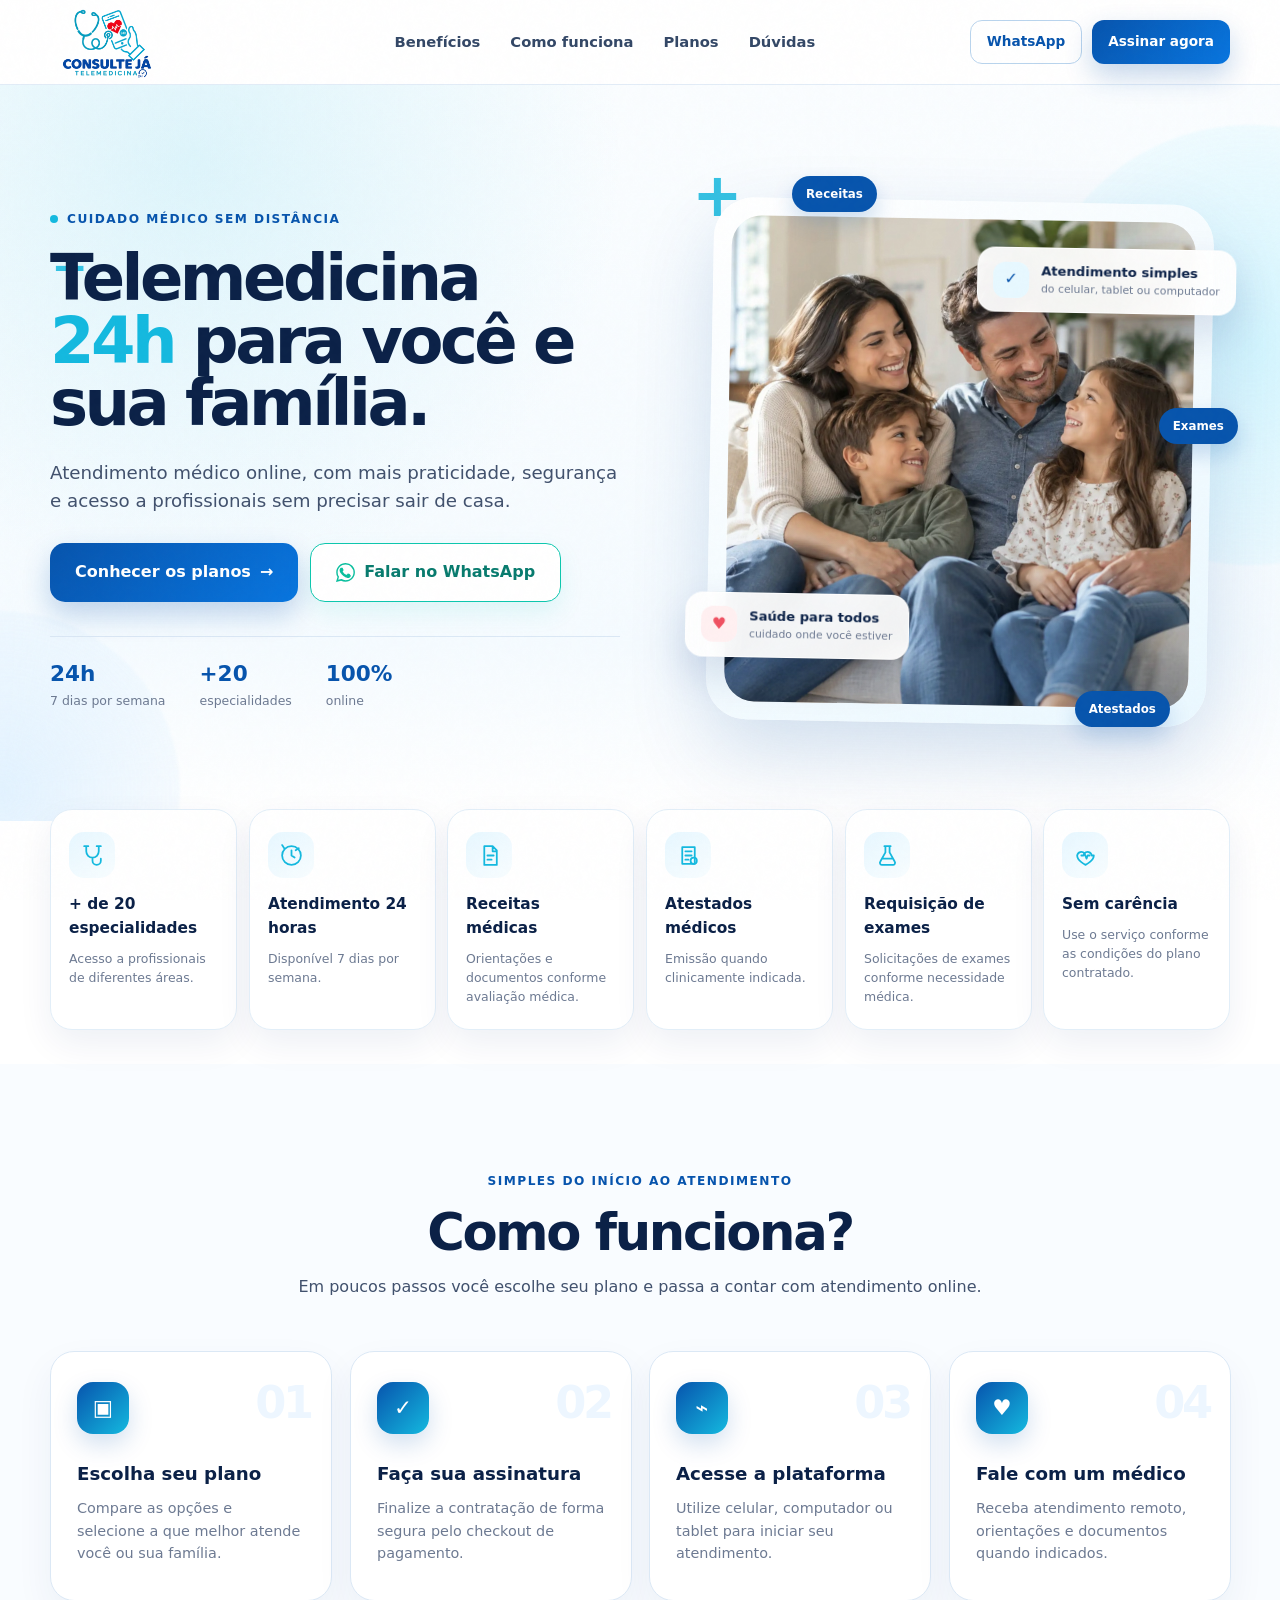
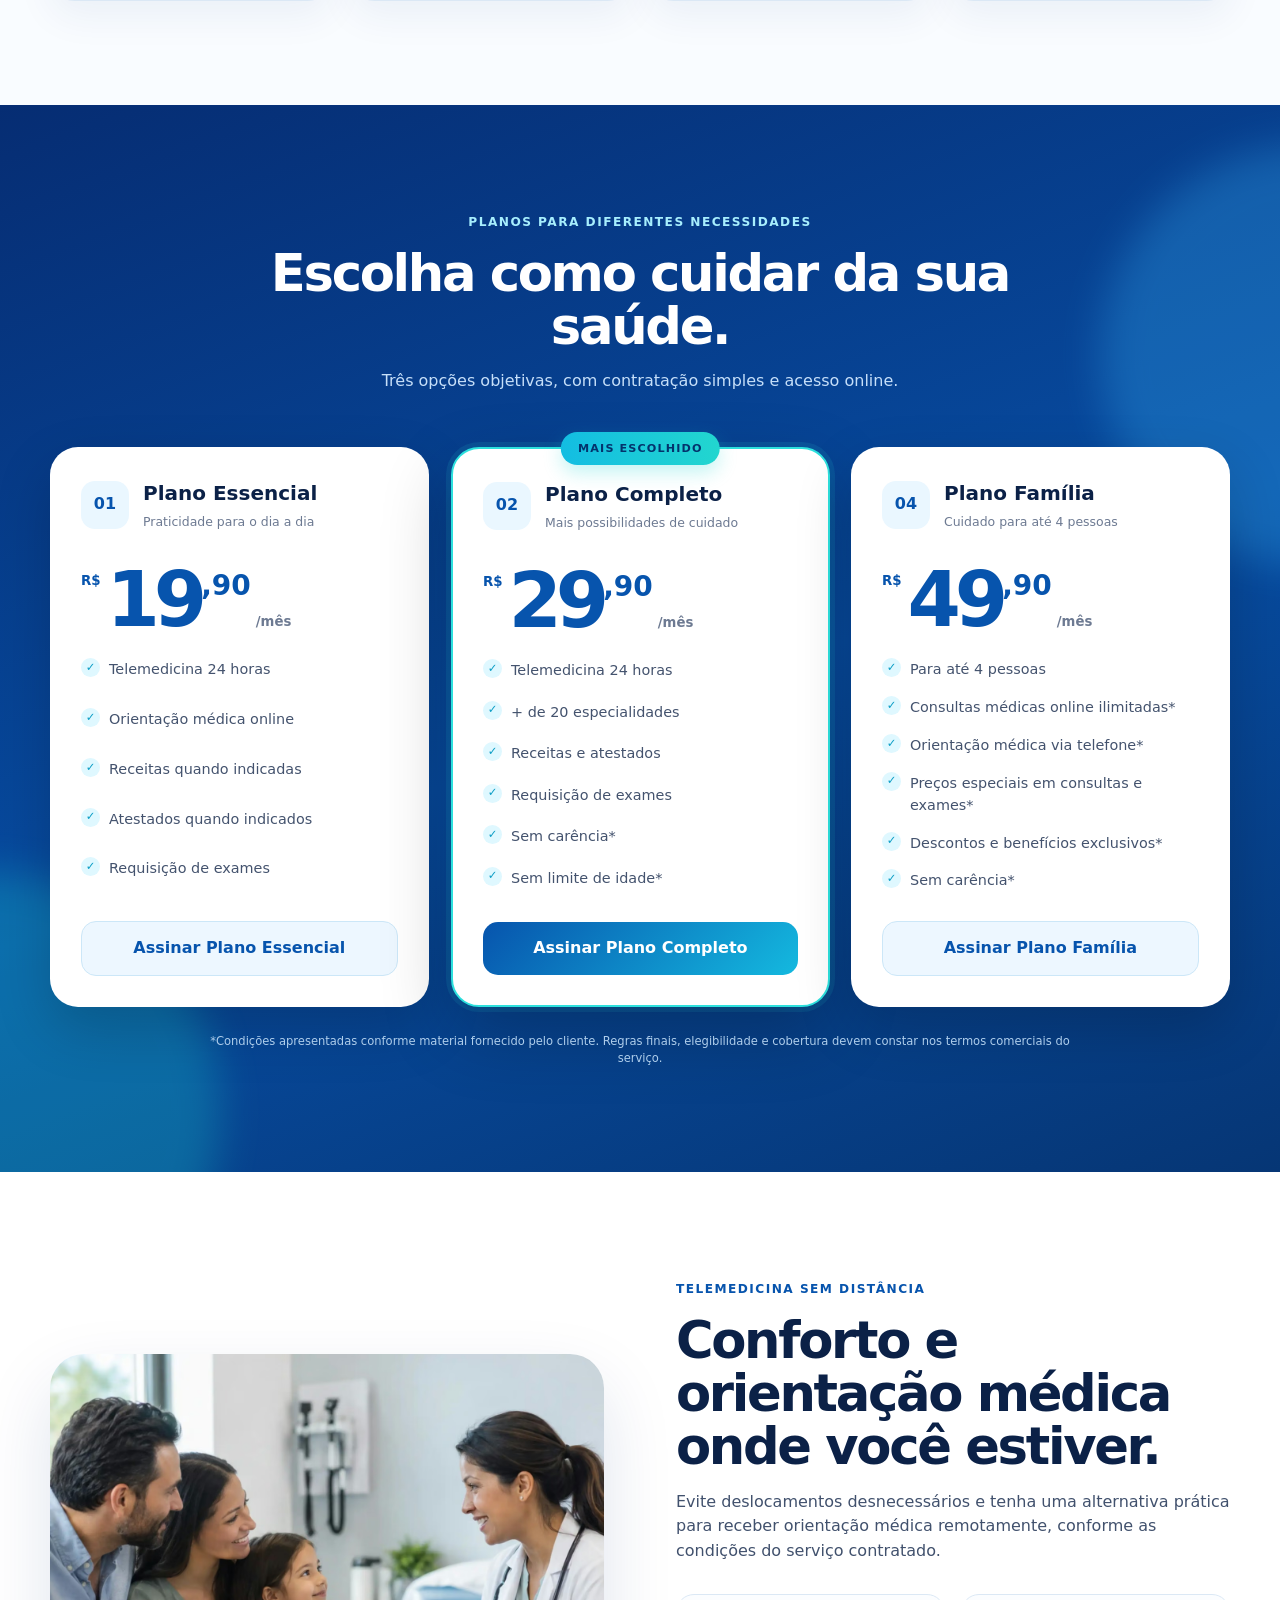
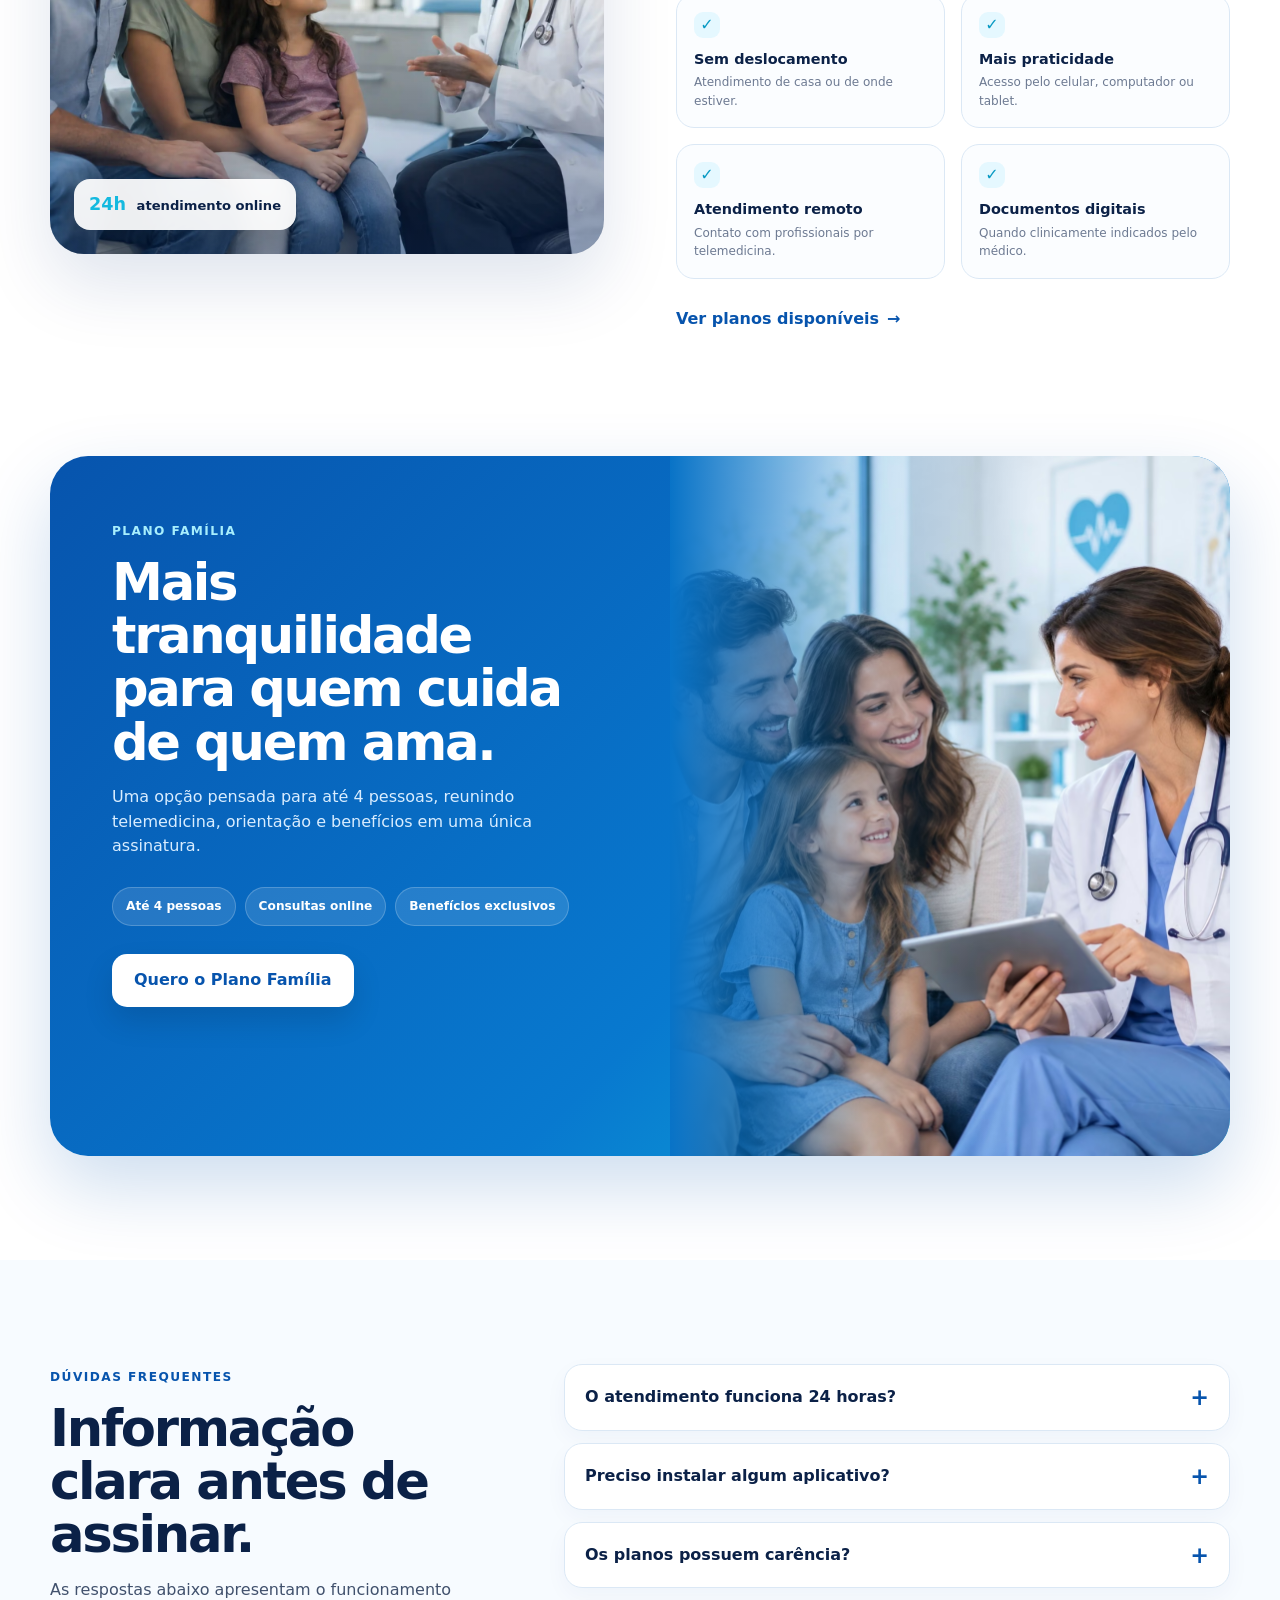
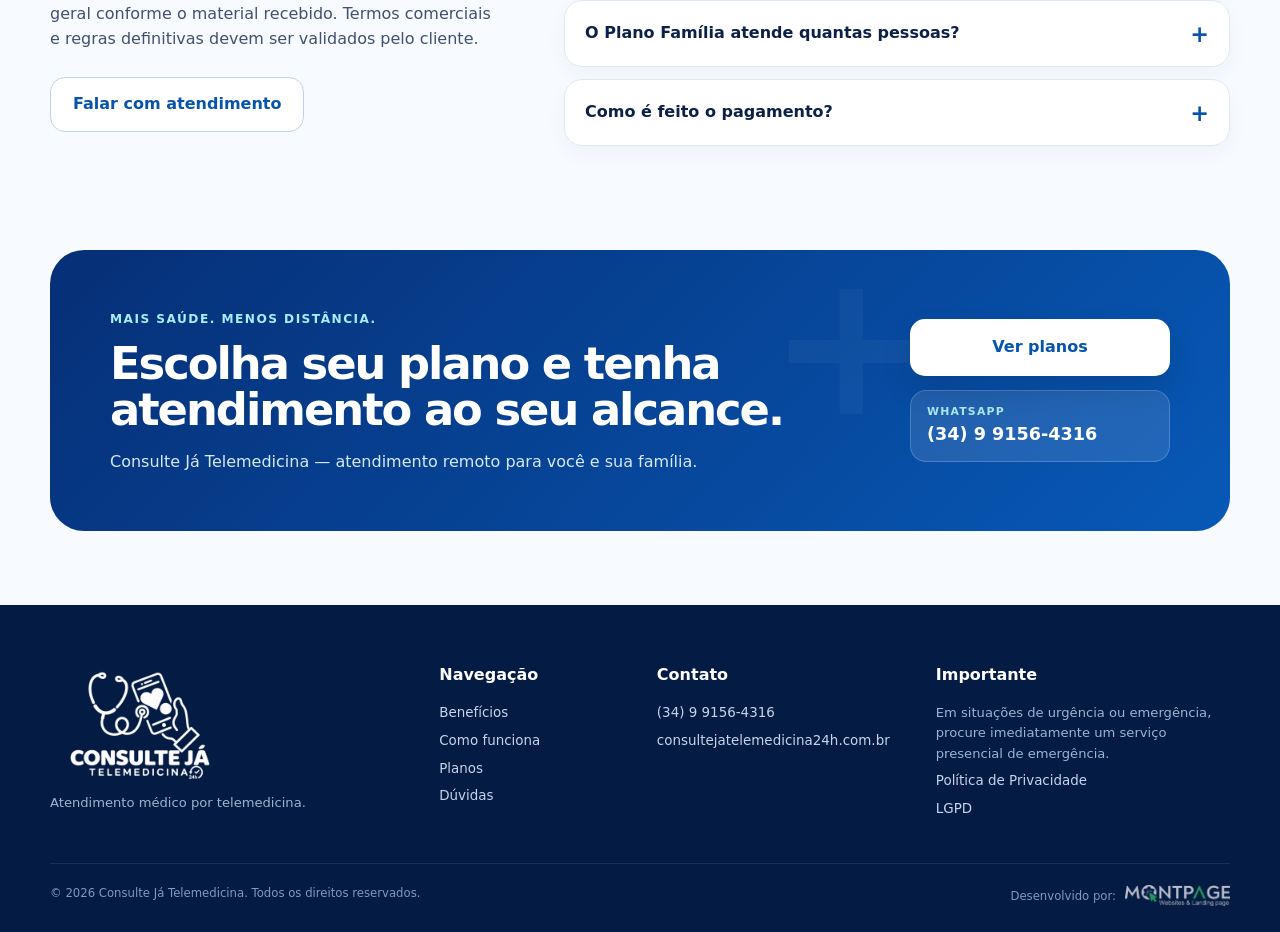
==== index.html @ 7685723e "Add files via upload" ====
<!doctype html>
<html lang="pt-BR">
<head>
  <meta charset="utf-8" />
  <meta name="viewport" content="width=device-width, initial-scale=1" />
  <meta name="theme-color" content="#0754ad" />
  <title>Telemedicina 24h | Consulte Já - Consulta Médica Online</title>
  <meta name="description" content="Atendimento médico online 24 horas, mais de 20 especialidades e planos individuais e família. Telemedicina com praticidade, segurança e acesso remoto." />
  <meta name="keywords" content="telemedicina 24h, consulta médica online, médico online 24h, teleconsulta, atendimento médico online, plano de telemedicina, plano família telemedicina, consultas online, receitas médicas online, atestados médicos online, requisição de exames, especialidades médicas online" />
  <meta name="robots" content="index,follow,max-image-preview:large,max-snippet:-1,max-video-preview:-1" />
  <meta name="googlebot" content="index,follow,max-image-preview:large,max-snippet:-1,max-video-preview:-1" />
  <meta name="bingbot" content="index,follow,max-image-preview:large,max-snippet:-1,max-video-preview:-1" />
  <meta name="author" content="Consulte Já Telemedicina" />
  <meta name="application-name" content="Consulte Já Telemedicina" />
  <link rel="canonical" href="https://consultejatelemedicina24h.com.br/" />
  <link rel="alternate" hreflang="pt-BR" href="https://consultejatelemedicina24h.com.br/" />
  <link rel="alternate" hreflang="x-default" href="https://consultejatelemedicina24h.com.br/" />
  <link rel="sitemap" type="application/xml" href="https://consultejatelemedicina24h.com.br/sitemap.xml" />

  <meta property="og:type" content="website" />
  <meta property="og:locale" content="pt_BR" />
  <meta property="og:site_name" content="Consulte Já Telemedicina" />
  <meta property="og:title" content="Telemedicina 24h | Consulte Já" />
  <meta property="og:description" content="Atendimento médico online 24 horas, mais de 20 especialidades e planos individuais e família." />
  <meta property="og:url" content="https://consultejatelemedicina24h.com.br/" />
  <meta property="og:image" content="https://consultejatelemedicina24h.com.br/assets/images/linkpreview.jpg" />
  <meta property="og:image:secure_url" content="https://consultejatelemedicina24h.com.br/assets/images/linkpreview.jpg" />
  <meta property="og:image:type" content="image/jpeg" />
  <meta property="og:image:width" content="911" />
  <meta property="og:image:height" content="513" />
  <meta property="og:image:alt" content="Consulte Já Telemedicina — saúde de qualidade para toda a família" />

  <meta name="twitter:card" content="summary_large_image" />
  <meta name="twitter:title" content="Telemedicina 24h | Consulte Já" />
  <meta name="twitter:description" content="Atendimento médico online 24 horas, mais de 20 especialidades e planos individuais e família." />
  <meta name="twitter:image" content="https://consultejatelemedicina24h.com.br/assets/images/linkpreview.jpg" />
  <meta name="twitter:image:alt" content="Consulte Já Telemedicina — saúde de qualidade para toda a família" />

  <link rel="icon" type="image/png" sizes="64x64" href="assets/images/favicon.png" />
  <link rel="stylesheet" href="style.css" />

  <script type="application/ld+json">
  {
    "@context": "https://schema.org",
    "@graph": [
      {
        "@type": "Organization",
        "@id": "https://consultejatelemedicina24h.com.br/#organization",
        "name": "Consulte Já Telemedicina",
        "url": "https://consultejatelemedicina24h.com.br/",
        "logo": {
          "@type": "ImageObject",
          "url": "https://consultejatelemedicina24h.com.br/assets/images/logo-consulte-ja.avif",
          "width": 900,
          "height": 600
        },
        "contactPoint": {
          "@type": "ContactPoint",
          "telephone": "+55-34-99156-4316",
          "contactType": "customer service",
          "availableLanguage": "pt-BR"
        }
      },
      {
        "@type": "WebSite",
        "@id": "https://consultejatelemedicina24h.com.br/#website",
        "url": "https://consultejatelemedicina24h.com.br/",
        "name": "Consulte Já Telemedicina",
        "inLanguage": "pt-BR",
        "publisher": {"@id": "https://consultejatelemedicina24h.com.br/#organization"}
      },
      {
        "@type": "WebPage",
        "@id": "https://consultejatelemedicina24h.com.br/#webpage",
        "url": "https://consultejatelemedicina24h.com.br/",
        "name": "Telemedicina 24h | Consulte Já - Consulta Médica Online",
        "description": "Atendimento médico online 24 horas, mais de 20 especialidades e planos individuais e família.",
        "isPartOf": {"@id": "https://consultejatelemedicina24h.com.br/#website"},
        "about": {"@id": "https://consultejatelemedicina24h.com.br/#service"},
        "inLanguage": "pt-BR",
        "primaryImageOfPage": {
          "@type": "ImageObject",
          "url": "https://consultejatelemedicina24h.com.br/assets/images/linkpreview.jpg",
          "width": 911,
          "height": 513
        }
      },
      {
        "@type": "Service",
        "@id": "https://consultejatelemedicina24h.com.br/#service",
        "name": "Consulte Já Telemedicina 24h",
        "serviceType": "Telemedicina e atendimento médico online",
        "description": "Serviço de telemedicina com atendimento médico online 24 horas, planos individuais e família e acesso a mais de 20 especialidades conforme as condições contratadas.",
        "provider": {"@id": "https://consultejatelemedicina24h.com.br/#organization"},
        "url": "https://consultejatelemedicina24h.com.br/#planos",
        "keywords": [
          "telemedicina 24h",
          "consulta médica online",
          "médico online 24h",
          "teleconsulta",
          "atendimento médico online",
          "plano de telemedicina",
          "plano família telemedicina"
        ],
        "offers": {
          "@type": "OfferCatalog",
          "name": "Planos de Telemedicina",
          "itemListElement": [
            {
              "@type": "Offer",
              "name": "Plano Essencial",
              "price": "19.90",
              "priceCurrency": "BRL",
              "url": "https://consultejatelemedicina24h.com.br/#planos"
            },
            {
              "@type": "Offer",
              "name": "Plano Completo",
              "price": "29.90",
              "priceCurrency": "BRL",
              "url": "https://consultejatelemedicina24h.com.br/#planos"
            },
            {
              "@type": "Offer",
              "name": "Plano Família",
              "price": "49.90",
              "priceCurrency": "BRL",
              "url": "https://consultejatelemedicina24h.com.br/#planos"
            }
          ]
        }
      },
      {
        "@type": "FAQPage",
        "mainEntity": [
          {
            "@type": "Question",
            "name": "O atendimento funciona 24 horas?",
            "acceptedAnswer": {
              "@type": "Answer",
              "text": "O material fornecido informa atendimento médico por telemedicina 24 horas, 7 dias por semana."
            }
          },
          {
            "@type": "Question",
            "name": "Preciso instalar algum aplicativo?",
            "acceptedAnswer": {
              "@type": "Answer",
              "text": "O acesso poderá ser feito conforme a plataforma disponibilizada pelo serviço."
            }
          },
          {
            "@type": "Question",
            "name": "Os planos possuem carência?",
            "acceptedAnswer": {
              "@type": "Answer",
              "text": "O material comercial recebido divulga opção sem carência. A regra final deve seguir os termos do plano contratado."
            }
          },
          {
            "@type": "Question",
            "name": "O Plano Família atende quantas pessoas?",
            "acceptedAnswer": {
              "@type": "Answer",
              "text": "O material recebido informa cobertura para até 4 pessoas na assinatura família."
            }
          },
          {
            "@type": "Question",
            "name": "Como é feito o pagamento?",
            "acceptedAnswer": {
              "@type": "Answer",
              "text": "O pagamento da assinatura é direcionado ao fluxo de checkout disponibilizado pelo serviço."
            }
          }
        ]
      }
    ]
  }
  </script>
</head>
<body>
  <div class="page-noise" aria-hidden="true"></div>
  <a class="skip-link" href="#conteudo">Ir para o conteúdo</a>

  <header class="site-header" id="inicio">
    <div class="container nav-wrap">
      <a class="brand" href="#inicio" aria-label="Consulte Já Telemedicina — início">
        <img src="assets/images/logo-consulte-ja.avif" alt="Consulte Já Telemedicina 24h" width="900" height="600" decoding="async" />
      </a>
      <button class="menu-toggle" type="button" aria-label="Abrir menu" aria-expanded="false">
        <span></span><span></span><span></span>
      </button>
      <nav class="main-nav" aria-label="Navegação principal">
        <a href="#beneficios">Benefícios</a>
        <a href="#como-funciona">Como funciona</a>
        <a href="#planos">Planos</a>
        <a href="#faq">Dúvidas</a>
      </nav>
      <div class="nav-actions">
        <a class="btn btn-ghost btn-small" href="https://wa.me/5534991564316" target="_blank" rel="noopener">WhatsApp</a>
        <a class="btn btn-primary btn-small" href="#planos">Assinar agora</a>
      </div>
    </div>
  </header>

  <main id="conteudo">
    <section class="hero section-shell">
      <div class="hero-orb orb-a" aria-hidden="true"></div>
      <div class="hero-orb orb-b" aria-hidden="true"></div>
      <div class="medical-plus plus-1" aria-hidden="true">+</div>
      <div class="medical-plus plus-2" aria-hidden="true">+</div>
      <div class="medical-plus plus-3" aria-hidden="true">+</div>

      <div class="container hero-grid">
        <div class="hero-copy reveal-up">
          <span class="eyebrow"><span class="pulse-dot"></span> Cuidado médico sem distância</span>
          <h1>Telemedicina <em>24h</em> para você e sua família.</h1>
          <p class="hero-lead">Atendimento médico online, com mais praticidade, segurança e acesso a profissionais sem precisar sair de casa.</p>
          <div class="hero-actions">
            <a class="btn btn-primary btn-large" href="#planos">Conhecer os planos <span>→</span></a>
            <a class="btn btn-whatsapp btn-large" href="https://wa.me/5534991564316" target="_blank" rel="noopener">
              <svg viewBox="0 0 24 24" aria-hidden="true"><path d="M20.5 3.5A11.7 11.7 0 0 0 12.1 0C5.6 0 .3 5.3.3 11.9c0 2.1.5 4.1 1.6 5.9L0 24l6.4-1.7c1.7.9 3.6 1.4 5.6 1.4h.1c6.5 0 11.8-5.3 11.8-11.9 0-3.2-1.2-6.1-3.4-8.3Zm-8.4 18.2h-.1c-1.8 0-3.5-.5-5-1.4l-.4-.2-3.8 1 1-3.7-.2-.4a9.8 9.8 0 0 1-1.5-5.1c0-5.5 4.5-9.9 10-9.9 2.7 0 5.2 1 7.1 2.9a9.9 9.9 0 0 1 2.9 7c0 5.5-4.5 9.8-10 9.8Zm5.4-7.4c-.3-.2-1.8-.9-2.1-1-.3-.1-.5-.2-.7.2-.2.3-.8 1-1 1.2-.2.2-.4.2-.7.1-1.9-.9-3.1-1.7-4.4-3.9-.3-.5.3-.5.9-1.6.1-.2.1-.4 0-.6-.1-.2-.7-1.7-1-2.3-.3-.6-.5-.5-.7-.5H6.6c-.2 0-.6.1-.9.4-.3.3-1.2 1.2-1.2 2.9s1.2 3.3 1.4 3.5c.2.2 2.4 3.7 5.9 5.2 2.2 1 3.1 1 4.2.9 1.4-.2 2.1-.9 2.4-1.7.3-.8.3-1.5.2-1.7-.1-.1-.3-.2-.6-.4Z"/></svg>
              Falar no WhatsApp
            </a>
          </div>
          <div class="trust-row">
            <div><strong>24h</strong><span>7 dias por semana</span></div>
            <div><strong>+20</strong><span>especialidades</span></div>
            <div><strong>100%</strong><span>online</span></div>
          </div>
        </div>

        <div class="hero-visual reveal-scale">
          <div class="hero-card-main">
            <div class="image-wrap">
              <img src="assets/images/hero-familia.avif" alt="Família reunida representando cuidado e bem-estar com telemedicina" width="1400" height="1400" decoding="async" fetchpriority="high" />
            </div>
            <div class="floating-card fc-top">
              <span class="icon-circle">✓</span>
              <div><b>Atendimento simples</b><small>do celular, tablet ou computador</small></div>
            </div>
            <div class="floating-card fc-bottom">
              <span class="heart-mini">♥</span>
              <div><b>Saúde para todos</b><small>cuidado onde você estiver</small></div>
            </div>
          </div>
          <div class="hero-chip chip-one">Receitas</div>
          <div class="hero-chip chip-two">Atestados</div>
          <div class="hero-chip chip-three">Exames</div>
        </div>
      </div>
    </section>

    <section class="benefits" id="beneficios">
      <div class="container">
        <div class="benefit-grid reveal-stagger">
          <article class="benefit-card">
            <div class="benefit-icon"><svg viewBox="0 0 24 24"><path d="M6 3v5a6 6 0 0 0 12 0V3M4 3h4m8 0h4M12 14v3a4 4 0 0 0 8 0v-2"/></svg></div>
            <h3>+ de 20 especialidades</h3><p>Acesso a profissionais de diferentes áreas.</p>
          </article>
          <article class="benefit-card">
            <div class="benefit-icon"><svg viewBox="0 0 24 24"><circle cx="12" cy="12" r="9"/><path d="M12 7v5l3 2M5 5 3 2M19 5l-3 2"/></svg></div>
            <h3>Atendimento 24 horas</h3><p>Disponível 7 dias por semana.</p>
          </article>
          <article class="benefit-card">
            <div class="benefit-icon"><svg viewBox="0 0 24 24"><path d="M7 3h8l4 4v14H7zM15 3v5h4M10 12h6M10 16h4"/></svg></div>
            <h3>Receitas médicas</h3><p>Orientações e documentos conforme avaliação médica.</p>
          </article>
          <article class="benefit-card">
            <div class="benefit-icon"><svg viewBox="0 0 24 24"><path d="M6 4h12v16H6zM9 8h6M9 12h6M9 16h3"/><circle cx="17" cy="17" r="3"/></svg></div>
            <h3>Atestados médicos</h3><p>Emissão quando clinicamente indicada.</p>
          </article>
          <article class="benefit-card">
            <div class="benefit-icon"><svg viewBox="0 0 24 24"><path d="M9 3h6M10 3v6l-5 9a2 2 0 0 0 2 3h10a2 2 0 0 0 2-3l-5-9V3M8 15h8"/></svg></div>
            <h3>Requisição de exames</h3><p>Solicitações de exames conforme necessidade médica.</p>
          </article>
          <article class="benefit-card">
            <div class="benefit-icon"><svg viewBox="0 0 24 24"><path d="M20 12c0 5-8 9-8 9s-8-4-8-9a4 4 0 0 1 7-2 4 4 0 0 1 7 2Z"/><path d="M8 12h2l1-2 2 5 1-3h2"/></svg></div>
            <h3>Sem carência</h3><p>Use o serviço conforme as condições do plano contratado.</p>
          </article>
        </div>
      </div>
    </section>

    <section class="how section" id="como-funciona">
      <div class="container">
        <div class="section-heading centered reveal-up">
          <span class="eyebrow">Simples do início ao atendimento</span>
          <h2>Como funciona?</h2>
          <p>Em poucos passos você escolhe seu plano e passa a contar com atendimento online.</p>
        </div>
        <div class="steps-grid reveal-stagger">
          <article class="step-card"><span class="step-number">01</span><div class="step-icon">▣</div><h3>Escolha seu plano</h3><p>Compare as opções e selecione a que melhor atende você ou sua família.</p></article>
          <article class="step-card"><span class="step-number">02</span><div class="step-icon">✓</div><h3>Faça sua assinatura</h3><p>Finalize a contratação de forma segura pelo checkout de pagamento.</p></article>
          <article class="step-card"><span class="step-number">03</span><div class="step-icon">⌁</div><h3>Acesse a plataforma</h3><p>Utilize celular, computador ou tablet para iniciar seu atendimento.</p></article>
          <article class="step-card"><span class="step-number">04</span><div class="step-icon">♥</div><h3>Fale com um médico</h3><p>Receba atendimento remoto, orientações e documentos quando indicados.</p></article>
        </div>
      </div>
    </section>

    <section class="plans section" id="planos">
      <div class="plans-glow glow-left" aria-hidden="true"></div>
      <div class="plans-glow glow-right" aria-hidden="true"></div>
      <div class="container">
        <div class="section-heading centered reveal-up">
          <span class="eyebrow light">Planos para diferentes necessidades</span>
          <h2>Escolha como cuidar da sua saúde.</h2>
          <p>Três opções objetivas, com contratação simples e acesso online.</p>
        </div>
        <div class="pricing-grid reveal-stagger">
          <article class="price-card">
            <div class="price-top"><span class="plan-icon">01</span><div><h3>Plano Essencial</h3><p>Praticidade para o dia a dia</p></div></div>
            <div class="price"><small>R$</small><strong>19</strong><sup>,90</sup><span>/mês</span></div>
            <ul class="feature-list">
              <li>Telemedicina 24 horas</li>
              <li>Orientação médica online</li>
              <li>Receitas quando indicadas</li>
              <li>Atestados quando indicados</li>
              <li>Requisição de exames</li>
            </ul>
            <button class="btn btn-plan" data-plan="essencial">Assinar Plano Essencial</button>
          </article>

          <article class="price-card featured">
            <div class="popular-badge">MAIS ESCOLHIDO</div>
            <div class="price-top"><span class="plan-icon">02</span><div><h3>Plano Completo</h3><p>Mais possibilidades de cuidado</p></div></div>
            <div class="price"><small>R$</small><strong>29</strong><sup>,90</sup><span>/mês</span></div>
            <ul class="feature-list">
              <li>Telemedicina 24 horas</li>
              <li>+ de 20 especialidades</li>
              <li>Receitas e atestados</li>
              <li>Requisição de exames</li>
              <li>Sem carência*</li>
              <li>Sem limite de idade*</li>
            </ul>
            <button class="btn btn-plan featured-btn" data-plan="completo">Assinar Plano Completo</button>
          </article>

          <article class="price-card family-card">
            <div class="price-top"><span class="plan-icon">04</span><div><h3>Plano Família</h3><p>Cuidado para até 4 pessoas</p></div></div>
            <div class="price"><small>R$</small><strong>49</strong><sup>,90</sup><span>/mês</span></div>
            <ul class="feature-list">
              <li>Para até 4 pessoas</li>
              <li>Consultas médicas online ilimitadas*</li>
              <li>Orientação médica via telefone*</li>
              <li>Preços especiais em consultas e exames*</li>
              <li>Descontos e benefícios exclusivos*</li>
              <li>Sem carência*</li>
            </ul>
            <button class="btn btn-plan" data-plan="familia">Assinar Plano Família</button>
          </article>
        </div>
        <p class="plans-note">*Condições apresentadas conforme material fornecido pelo cliente. Regras finais, elegibilidade e cobertura devem constar nos termos comerciais do serviço.</p>
      </div>
    </section>

    <section class="experience section">
      <div class="container experience-grid">
        <div class="experience-media reveal-left">
          <img src="assets/images/teleconsulta.avif" alt="Atendimento médico por telemedicina em chamada de vídeo" width="1400" height="1400" loading="lazy" decoding="async" />
          <div class="media-badge"><span>24h</span> atendimento online</div>
        </div>
        <div class="experience-copy reveal-right">
          <span class="eyebrow">Telemedicina sem distância</span>
          <h2>Conforto e orientação médica onde você estiver.</h2>
          <p>Evite deslocamentos desnecessários e tenha uma alternativa prática para receber orientação médica remotamente, conforme as condições do serviço contratado.</p>
          <div class="check-grid">
            <div><span>✓</span><b>Sem deslocamento</b><small>Atendimento de casa ou de onde estiver.</small></div>
            <div><span>✓</span><b>Mais praticidade</b><small>Acesso pelo celular, computador ou tablet.</small></div>
            <div><span>✓</span><b>Atendimento remoto</b><small>Contato com profissionais por telemedicina.</small></div>
            <div><span>✓</span><b>Documentos digitais</b><small>Quando clinicamente indicados pelo médico.</small></div>
          </div>
          <a href="#planos" class="text-link">Ver planos disponíveis <span>→</span></a>
        </div>
      </div>
    </section>

    <section class="family-highlight section">
      <div class="container family-panel reveal-up">
        <div class="family-panel-copy">
          <span class="eyebrow light">Plano Família</span>
          <h2>Mais tranquilidade para quem cuida de quem ama.</h2>
          <p>Uma opção pensada para até 4 pessoas, reunindo telemedicina, orientação e benefícios em uma única assinatura.</p>
          <div class="mini-features">
            <span>Até 4 pessoas</span><span>Consultas online</span><span>Benefícios exclusivos</span>
          </div>
          <button class="btn btn-white" data-plan="familia">Quero o Plano Família</button>
        </div>
        <div class="family-panel-image"><img src="assets/images/familia.avif" alt="Família recebendo orientação médica em atendimento de saúde" width="1122" height="1402" loading="lazy" decoding="async" /></div>
      </div>
    </section>

    <section class="faq section" id="faq">
      <div class="container faq-grid">
        <div class="faq-intro reveal-left">
          <span class="eyebrow">Dúvidas frequentes</span>
          <h2>Informação clara antes de assinar.</h2>
          <p>As respostas abaixo apresentam o funcionamento geral conforme o material recebido. Termos comerciais e regras definitivas devem ser validados pelo cliente.</p>
          <a class="btn btn-ghost" href="https://wa.me/5534991564316" target="_blank" rel="noopener">Falar com atendimento</a>
        </div>
        <div class="accordion reveal-right">
          <details><summary>O atendimento funciona 24 horas?</summary><p>O material fornecido informa atendimento médico por telemedicina 24 horas, 7 dias por semana.</p></details>
          <details><summary>Preciso instalar algum aplicativo?</summary><p>O acesso poderá ser feito conforme a plataforma disponibilizada pelo serviço. Antes da publicação final, informe o fluxo exato para ajustarmos esta resposta.</p></details>
          <details><summary>Os planos possuem carência?</summary><p>O material comercial recebido divulga opção sem carência. A regra final precisa estar alinhada aos termos do plano.</p></details>
          <details><summary>O Plano Família atende quantas pessoas?</summary><p>O material recebido informa cobertura para até 4 pessoas na assinatura família.</p></details>
          <details><summary>Como é feito o pagamento?</summary><p>A landing page está preparada para receber links de checkout recorrente. Stripe, Asaas ou outro gateway podem ser conectados aos botões dos planos.</p></details>
        </div>
      </div>
    </section>

    <section class="final-cta">
      <div class="container final-cta-inner reveal-up">
        <div>
          <span class="eyebrow light">Mais saúde. Menos distância.</span>
          <h2>Escolha seu plano e tenha atendimento ao seu alcance.</h2>
          <p>Consulte Já Telemedicina — atendimento remoto para você e sua família.</p>
        </div>
        <div class="final-actions">
          <a class="btn btn-white btn-large" href="#planos">Ver planos</a>
          <a class="contact-number" href="https://wa.me/5534991564316" target="_blank" rel="noopener"><small>WhatsApp</small><strong>(34) 9 9156-4316</strong></a>
        </div>
      </div>
    </section>
  </main>

  <footer class="footer">
    <div class="container footer-grid">
      <div class="footer-brand"><img src="assets/images/logo-consulte-ja.avif" alt="Consulte Já Telemedicina" width="900" height="600" loading="lazy" decoding="async" /><p>Atendimento médico por telemedicina.</p></div>
      <div><h4>Navegação</h4><a href="#beneficios">Benefícios</a><a href="#como-funciona">Como funciona</a><a href="#planos">Planos</a><a href="#faq">Dúvidas</a></div>
      <div><h4>Contato</h4><a href="tel:+5534991564316">(34) 9 9156-4316</a><a href="https://consultejatelemedicina24h.com.br/" target="_blank" rel="noopener">consultejatelemedicina24h.com.br</a></div>
      <div><h4>Importante</h4><p>Em situações de urgência ou emergência, procure imediatamente um serviço presencial de emergência.</p><a href="politica-de-privacidade.html">Política de Privacidade</a><a href="lgpd.html">LGPD</a></div>
    </div>
    <div class="container footer-bottom">
      <span>© <span id="year"></span> Consulte Já Telemedicina. Todos os direitos reservados.</span>
      <div class="developer-credit">
        <span>Desenvolvido por:</span>
        <a href="https://www.montpage.com.br/" target="_blank" rel="noopener" aria-label="MONTPAGE - Desenvolvimento de sites">
          <img src="assets/images/montpage-logo.avif" alt="MONTPAGE" width="851" height="173" loading="lazy" decoding="async" />
        </a>
      </div>
    </div>
  </footer>

  <div class="plan-modal" id="planModal" aria-hidden="true">
    <div class="modal-backdrop" data-close-modal></div>
    <div class="modal-card" role="dialog" aria-modal="true" aria-labelledby="modalTitle">
      <button class="modal-close" type="button" aria-label="Fechar" data-close-modal>×</button>
      <span class="eyebrow">Sua assinatura</span>
      <h3 id="modalTitle">Plano selecionado</h3>
      <p id="modalDescription">Conecte aqui o checkout recorrente do gateway escolhido.</p>
      <div class="modal-plan-summary"><span id="modalPlanName">Plano</span><strong id="modalPlanPrice">R$ 0,00/mês</strong></div>
      <a id="modalCheckout" class="btn btn-primary btn-large full" href="#">Ir para pagamento</a>
      <a class="modal-whatsapp" href="https://wa.me/5534991564316" target="_blank" rel="noopener">Prefiro falar no WhatsApp</a>
      <small class="modal-note">Modo de demonstração: configure os links reais em <code>script.js</code>.</small>
    </div>
  </div>

  <script src="script.js"></script>
</body>
</html>
---- style.css ----
:root{
  --blue:#0754ad;
  --blue-2:#0a65ce;
  --navy:#082c73;
  --cyan:#14b9df;
  --cyan-2:#1dd8d4;
  --mint:#c7fbf5;
  --ink:#0b2147;
  --text:#41516d;
  --muted:#6d7a92;
  --line:#dbe8f5;
  --soft:#f4faff;
  --white:#fff;
  --shadow:0 24px 60px rgba(7,84,173,.12);
  --radius:28px;
  --container:min(1180px, calc(100% - 40px));
}
*{box-sizing:border-box}
html{scroll-behavior:smooth}
body{margin:0;font-family:Inter,ui-sans-serif,system-ui,-apple-system,BlinkMacSystemFont,"Segoe UI",sans-serif;color:var(--ink);background:#fff;line-height:1.55;overflow-x:hidden}
img{max-width:100%;display:block}
a{color:inherit;text-decoration:none}
button,input{font:inherit}
button{cursor:pointer}
.container{width:var(--container);margin-inline:auto}
.section{padding:104px 0}
.section-shell{position:relative}
.page-noise{position:fixed;inset:0;pointer-events:none;z-index:999;opacity:.025;background-image:url("data:image/svg+xml,%3Csvg viewBox='0 0 140 140' xmlns='http://www.w3.org/2000/svg'%3E%3Cfilter id='n'%3E%3CfeTurbulence type='fractalNoise' baseFrequency='.9' numOctaves='2' stitchTiles='stitch'/%3E%3C/filter%3E%3Crect width='100%25' height='100%25' filter='url(%23n)' opacity='.75'/%3E%3C/svg%3E")}
.skip-link{position:absolute;left:-999px;top:auto}.skip-link:focus{left:16px;top:16px;z-index:1000;background:#fff;padding:10px 14px;border-radius:8px}
.site-header{position:sticky;top:0;z-index:100;background:rgba(255,255,255,.87);backdrop-filter:blur(18px);border-bottom:1px solid rgba(219,232,245,.8);transition:.3s}
.site-header.scrolled{box-shadow:0 12px 32px rgba(8,44,115,.09)}
.nav-wrap{height:84px;display:grid;grid-template-columns:auto 1fr auto;align-items:center;gap:32px}
.brand{width:190px;display:flex;align-items:center;overflow:visible}
.brand img{width:auto;height:76px;max-width:100%;object-fit:contain;object-position:center;border-radius:0;mix-blend-mode:normal}
.main-nav{display:flex;justify-content:center;gap:30px;font-size:.92rem;font-weight:700;color:#334766}
.main-nav a{position:relative;padding:9px 0}.main-nav a:after{content:"";position:absolute;left:0;right:100%;bottom:3px;height:2px;background:linear-gradient(90deg,var(--blue),var(--cyan));transition:.3s}.main-nav a:hover:after{right:0}
.nav-actions{display:flex;gap:10px}
.menu-toggle{display:none;background:none;border:0;width:44px;height:44px;border-radius:12px;align-items:center;justify-content:center;flex-direction:column;gap:5px}.menu-toggle span{width:23px;height:2px;background:var(--navy);border-radius:999px}
.btn{border:0;border-radius:15px;padding:14px 22px;display:inline-flex;align-items:center;justify-content:center;gap:9px;font-weight:800;transition:transform .25s,box-shadow .25s,background .25s;position:relative;overflow:hidden}
.btn:before{content:"";position:absolute;inset:0;background:linear-gradient(110deg,transparent 20%,rgba(255,255,255,.35) 45%,transparent 70%);transform:translateX(-120%);transition:.6s}.btn:hover:before{transform:translateX(120%)}
.btn:hover{transform:translateY(-2px)}
.btn-primary{color:#fff;background:linear-gradient(135deg,var(--blue),#0875df);box-shadow:0 12px 28px rgba(7,84,173,.24)}
.btn-primary:hover{box-shadow:0 16px 34px rgba(7,84,173,.3)}
.btn-ghost{border:1px solid #b9d4ed;background:#fff;color:var(--blue)}
.btn-whatsapp{background:#fff;border:1.5px solid #0dc7ae;color:#087b6e;box-shadow:0 10px 24px rgba(13,199,174,.10)}
.btn-whatsapp svg{width:19px;height:19px;fill:#0abf9e}
.btn-white{background:#fff;color:var(--blue);box-shadow:0 14px 30px rgba(0,0,0,.12)}
.btn-small{padding:10px 16px;border-radius:12px;font-size:.85rem}.btn-large{padding:16px 25px}.full{width:100%}
.hero{min-height:720px;background:radial-gradient(circle at 15% 10%,rgba(20,185,223,.12),transparent 34%),linear-gradient(180deg,#fafdff 0,#f5fbff 76%,#fff 100%);overflow:hidden}
.hero-grid{display:grid;grid-template-columns:1.02fr .98fr;align-items:center;gap:62px;padding:88px 0 78px;position:relative;z-index:2}
.eyebrow{display:inline-flex;align-items:center;gap:9px;color:var(--blue);font-size:.76rem;font-weight:900;letter-spacing:.12em;text-transform:uppercase}.eyebrow.light{color:#a7eefd}.pulse-dot{width:8px;height:8px;border-radius:50%;background:var(--cyan);box-shadow:0 0 0 0 rgba(20,185,223,.5);animation:pulse 2s infinite}
.hero h1{font-size:clamp(3.3rem,5vw,5.6rem);line-height:.98;letter-spacing:-.055em;margin:16px 0 24px;max-width:720px}.hero h1 em{font-style:normal;color:var(--cyan)}
.hero-lead{max-width:640px;color:var(--text);font-size:1.14rem;margin:0 0 28px}.hero-actions{display:flex;gap:12px;flex-wrap:wrap}.trust-row{display:flex;gap:34px;margin-top:34px;padding-top:26px;border-top:1px solid var(--line)}.trust-row div{display:flex;flex-direction:column}.trust-row strong{font-size:1.35rem;color:var(--blue);line-height:1}.trust-row span{font-size:.78rem;color:var(--muted);margin-top:6px}
.hero-visual{position:relative;min-height:570px}.hero-card-main{position:absolute;inset:28px 20px 20px 28px;border-radius:40px;background:linear-gradient(145deg,#fff,#eaf8ff);box-shadow:0 32px 80px rgba(5,70,150,.16);padding:18px;transform:rotate(1deg)}.image-wrap{height:100%;border-radius:30px;overflow:hidden;position:relative;background:#fff}.image-wrap:after{content:"";position:absolute;inset:0;background:linear-gradient(180deg,transparent 50%,rgba(7,84,173,.12))}.image-wrap img{width:100%;height:100%;object-fit:cover;object-position:45% 42%;transform:scale(1.04)}
.floating-card{position:absolute;background:rgba(255,255,255,.94);backdrop-filter:blur(12px);border:1px solid rgba(255,255,255,.85);box-shadow:0 18px 42px rgba(8,44,115,.14);border-radius:18px;padding:13px 15px;display:flex;align-items:center;gap:12px;z-index:3;min-width:218px}.floating-card b,.floating-card small{display:block}.floating-card b{font-size:.82rem}.floating-card small{font-size:.68rem;color:var(--muted)}.fc-top{right:-23px;top:45px;animation:float 5s ease-in-out infinite}.fc-bottom{left:-22px;bottom:62px;animation:float 5.8s ease-in-out infinite reverse}.icon-circle,.heart-mini{width:36px;height:36px;border-radius:12px;background:#e7f8ff;display:grid;place-items:center;color:var(--blue);font-weight:900}.heart-mini{color:#ef5061;background:#fff0f1}.hero-chip{position:absolute;background:var(--blue);color:white;font-size:.74rem;font-weight:800;padding:9px 14px;border-radius:999px;box-shadow:0 10px 22px rgba(7,84,173,.2);animation:float 6s ease-in-out infinite}.chip-one{top:3px;left:110px}.chip-two{bottom:16px;right:60px;animation-delay:.7s}.chip-three{top:235px;right:-8px;animation-delay:1.3s}
.hero-orb{position:absolute;border-radius:50%;filter:blur(1px);opacity:.75}.orb-a{width:440px;height:440px;background:radial-gradient(circle,#c8f4ff,rgba(200,244,255,0));right:-190px;top:40px}.orb-b{width:360px;height:360px;background:radial-gradient(circle,#d9eeff,rgba(217,238,255,0));left:-180px;bottom:-150px}.medical-plus{position:absolute;color:var(--cyan);font-weight:900;line-height:1;opacity:.85;animation:float 5s ease-in-out infinite}.plus-1{font-size:60px;right:42%;top:80px}.plus-2{font-size:32px;right:7%;bottom:120px;animation-delay:1s}.plus-3{font-size:44px;left:4%;top:160px;animation-delay:2s}
.benefits{padding:0 0 34px;background:#fff}.benefit-grid{display:grid;grid-template-columns:repeat(6,1fr);gap:12px;margin-top:-12px;position:relative;z-index:5}.benefit-card{background:#fff;border:1px solid #e2eef8;border-radius:22px;padding:22px 18px;box-shadow:0 14px 35px rgba(8,44,115,.07);min-height:190px;transition:.3s}.benefit-card:hover{transform:translateY(-8px);border-color:#b8e6f6;box-shadow:var(--shadow)}.benefit-icon{width:46px;height:46px;border-radius:15px;background:linear-gradient(145deg,#e7f7ff,#f8fdff);display:grid;place-items:center;margin-bottom:15px}.benefit-icon svg{width:25px;height:25px;fill:none;stroke:var(--cyan);stroke-width:1.7;stroke-linecap:round;stroke-linejoin:round}.benefit-card h3{font-size:.96rem;margin:0 0 8px}.benefit-card p{font-size:.78rem;color:var(--muted);margin:0}
.section-heading{max-width:740px;margin-bottom:52px}.section-heading.centered{text-align:center;margin-inline:auto}.section-heading h2,.experience-copy h2,.faq-intro h2,.family-panel-copy h2,.final-cta h2{font-size:clamp(2.2rem,4vw,4rem);line-height:1.04;letter-spacing:-.045em;margin:13px 0 16px}.section-heading p,.experience-copy>p,.faq-intro>p,.family-panel-copy>p,.final-cta p{color:var(--text);font-size:1rem;margin:0}
.how{background:#f9fcff}.steps-grid{display:grid;grid-template-columns:repeat(4,1fr);gap:18px}.step-card{position:relative;background:#fff;border:1px solid var(--line);border-radius:24px;padding:30px 26px;min-height:250px;box-shadow:0 16px 38px rgba(8,44,115,.06);overflow:hidden}.step-number{position:absolute;right:20px;top:16px;font-size:2.8rem;font-weight:900;color:#edf6ff;letter-spacing:-.08em}.step-icon{width:52px;height:52px;border-radius:16px;display:grid;place-items:center;background:linear-gradient(135deg,var(--blue),var(--cyan));color:#fff;font-size:1.35rem;font-weight:900;margin-bottom:26px;box-shadow:0 10px 24px rgba(7,84,173,.18)}.step-card h3{font-size:1.14rem;margin:0 0 9px}.step-card p{font-size:.9rem;color:var(--muted);margin:0}
.plans{background:linear-gradient(160deg,#062d73 0%,#074ca1 55%,#063675 100%);color:#fff;position:relative;overflow:hidden}.plans .section-heading p{color:#c6dff9}.plans .section-heading h2{color:#fff}.plans-glow{position:absolute;border-radius:50%;filter:blur(20px);opacity:.25}.glow-left{width:480px;height:480px;background:#1bd8d2;left:-260px;bottom:-180px}.glow-right{width:420px;height:420px;background:#3cbcff;right:-240px;top:40px}.pricing-grid{display:grid;grid-template-columns:repeat(3,1fr);gap:22px;align-items:stretch;position:relative;z-index:2}.price-card{background:#fff;color:var(--ink);border-radius:28px;padding:30px;border:1px solid rgba(255,255,255,.5);box-shadow:0 22px 55px rgba(0,0,0,.18);position:relative;display:flex;flex-direction:column;min-height:560px;transition:.35s}.price-card:hover{transform:translateY(-10px)}.price-card.featured{transform:translateY(-14px);border:2px solid #2de0dd;box-shadow:0 26px 70px rgba(0,0,0,.24),0 0 0 5px rgba(45,224,221,.11)}.price-card.featured:hover{transform:translateY(-20px)}.popular-badge{position:absolute;top:-17px;left:50%;transform:translateX(-50%);background:linear-gradient(90deg,#13bde2,#22d6cf);color:#04336c;border-radius:999px;padding:8px 17px;font-weight:900;font-size:.7rem;letter-spacing:.1em;white-space:nowrap;box-shadow:0 8px 18px rgba(29,216,212,.25)}.price-top{display:flex;gap:14px;align-items:center;margin-bottom:26px}.plan-icon{width:48px;height:48px;border-radius:14px;background:#eaf7ff;display:grid;place-items:center;color:var(--blue);font-weight:900}.price-top h3{margin:0;font-size:1.25rem}.price-top p{margin:3px 0 0;color:var(--muted);font-size:.78rem}.price{display:flex;align-items:flex-start;line-height:.9;margin:8px 0 24px;color:var(--blue)}.price small{font-weight:900;margin:10px 6px 0 0}.price strong{font-size:4.8rem;letter-spacing:-.08em}.price sup{font-size:1.75rem;font-weight:900;margin-top:8px}.price span{font-size:.83rem;font-weight:700;color:var(--muted);align-self:flex-end;margin:0 0 7px 5px}.feature-list{list-style:none;padding:0;margin:0 0 26px;display:grid;gap:12px;flex:1}.feature-list li{position:relative;padding-left:28px;color:#44536e;font-size:.9rem}.feature-list li:before{content:"✓";position:absolute;left:0;top:0;width:19px;height:19px;border-radius:50%;background:#dff8ff;color:#0b9dc5;display:grid;place-items:center;font-size:.72rem;font-weight:900}.btn-plan{width:100%;background:#edf7ff;color:var(--blue);border:1px solid #cce7f8}.featured-btn{background:linear-gradient(135deg,var(--blue),var(--cyan));color:#fff;border:0}.plans-note{position:relative;z-index:2;color:#aecdEB;font-size:.72rem;text-align:center;max-width:900px;margin:26px auto 0}
.experience{background:#fff}.experience-grid{display:grid;grid-template-columns:1fr 1fr;gap:72px;align-items:center}.experience-media{position:relative;border-radius:34px;overflow:hidden;box-shadow:0 30px 70px rgba(8,44,115,.13);min-height:500px}.experience-media img{width:100%;height:100%;object-fit:cover;position:absolute;inset:0}.experience-media:after{content:"";position:absolute;inset:0;background:linear-gradient(180deg,transparent 50%,rgba(5,45,110,.38))}.media-badge{position:absolute;left:24px;bottom:24px;z-index:2;background:rgba(255,255,255,.93);backdrop-filter:blur(8px);border-radius:16px;padding:12px 15px;font-size:.82rem;font-weight:800;box-shadow:0 12px 28px rgba(0,0,0,.12)}.media-badge span{color:var(--cyan);font-size:1.1rem;margin-right:6px}.experience-copy>p{margin-bottom:30px}.check-grid{display:grid;grid-template-columns:1fr 1fr;gap:16px}.check-grid div{padding:17px;border:1px solid var(--line);border-radius:18px;background:#fbfdff}.check-grid span{width:26px;height:26px;border-radius:9px;background:#e5f8ff;color:#099ac3;display:grid;place-items:center;font-weight:900;margin-bottom:10px}.check-grid b,.check-grid small{display:block}.check-grid b{font-size:.9rem}.check-grid small{font-size:.75rem;color:var(--muted);margin-top:3px}.text-link{display:inline-flex;gap:8px;color:var(--blue);font-weight:900;margin-top:28px}.text-link span{transition:.2s}.text-link:hover span{transform:translateX(5px)}
.family-highlight{padding-top:20px;background:#fff}.family-panel{background:linear-gradient(135deg,#0754ad,#0879cf 62%,#12b8dd);border-radius:38px;color:#fff;display:grid;grid-template-columns:1.05fr .95fr;overflow:hidden;min-height:460px;box-shadow:0 30px 75px rgba(7,84,173,.2)}.family-panel-copy{padding:62px}.family-panel-copy>p{color:#d9edff;max-width:570px}.mini-features{display:flex;gap:9px;flex-wrap:wrap;margin:28px 0}.mini-features span{padding:9px 13px;background:rgba(255,255,255,.12);border:1px solid rgba(255,255,255,.2);border-radius:999px;font-size:.76rem;font-weight:800}.family-panel-image{position:relative;overflow:hidden}.family-panel-image:before{content:"";position:absolute;inset:0;background:linear-gradient(90deg,#0873c7 0%,rgba(8,115,199,.2) 35%,transparent 65%);z-index:1}.family-panel-image img{width:100%;height:100%;object-fit:cover;object-position:45% 50%}
.faq{background:#f7fbff}.faq-grid{display:grid;grid-template-columns:.8fr 1.2fr;gap:70px;align-items:start}.faq-intro{position:sticky;top:120px}.faq-intro .btn{margin-top:25px}.accordion{display:grid;gap:12px}.accordion details{background:#fff;border:1px solid var(--line);border-radius:18px;padding:0 20px;box-shadow:0 8px 22px rgba(8,44,115,.04)}.accordion summary{cursor:pointer;list-style:none;font-weight:800;padding:20px 38px 20px 0;position:relative}.accordion summary::-webkit-details-marker{display:none}.accordion summary:after{content:"+";position:absolute;right:0;top:50%;transform:translateY(-50%);font-size:1.4rem;color:var(--blue)}.accordion details[open] summary:after{content:"–"}.accordion p{color:var(--muted);font-size:.9rem;margin:0;padding:0 0 20px}
.final-cta{padding:0 0 74px;background:#f7fbff}.final-cta-inner{background:linear-gradient(135deg,#062f76,#0759b7);border-radius:34px;padding:56px 60px;color:#fff;display:flex;align-items:center;justify-content:space-between;gap:40px;position:relative;overflow:hidden}.final-cta-inner:before{content:"+";position:absolute;font-size:200px;font-weight:900;color:rgba(255,255,255,.04);right:25%;top:-60px}.final-cta h2{max-width:720px;font-size:clamp(2.1rem,3.5vw,3.4rem);margin-top:10px}.final-cta p{color:#d7e8fa}.final-actions{display:flex;flex-direction:column;gap:14px;min-width:260px}.contact-number{background:rgba(255,255,255,.11);border:1px solid rgba(255,255,255,.18);border-radius:16px;padding:13px 16px}.contact-number small,.contact-number strong{display:block}.contact-number small{font-size:.68rem;color:#aee7f2;text-transform:uppercase;letter-spacing:.11em;font-weight:800}.contact-number strong{font-size:1.1rem}
.footer{padding:58px 0 24px;background:#041b43;color:#c5d5eb}.footer-grid{display:grid;grid-template-columns:1.4fr .7fr .95fr 1.2fr;gap:46px}.footer-brand img{width:auto;height:120px;max-width:220px;object-fit:contain;object-position:center;border-radius:0;filter:brightness(0) invert(1);mix-blend-mode:normal}.footer h4{margin:0 0 15px;color:#fff}.footer a{display:block;margin:7px 0;font-size:.84rem}.footer p{font-size:.82rem;color:#9db3d1;margin:10px 0 0}.footer-bottom{display:flex;justify-content:space-between;gap:20px;border-top:1px solid rgba(255,255,255,.09);margin-top:36px;padding-top:20px;font-size:.73rem;color:#7f9abe}.footer-bottom a{margin:0;color:#b7cbe5}.developer-credit{display:flex;align-items:center;gap:9px;color:#7f9abe;white-space:nowrap}.developer-credit>a{display:inline-flex;align-items:center;margin:0}.developer-credit img{display:block;width:auto;height:24px;max-width:105px;object-fit:contain;opacity:.72;transition:opacity .2s ease}.developer-credit a:hover img{opacity:1}
.plan-modal{position:fixed;inset:0;z-index:500;display:grid;place-items:center;opacity:0;visibility:hidden;transition:.25s}.plan-modal.active{opacity:1;visibility:visible}.modal-backdrop{position:absolute;inset:0;background:rgba(3,19,46,.62);backdrop-filter:blur(8px)}.modal-card{position:relative;z-index:2;width:min(480px,calc(100% - 32px));background:#fff;border-radius:26px;padding:32px;box-shadow:0 30px 90px rgba(0,0,0,.3);transform:translateY(20px) scale(.97);transition:.3s}.plan-modal.active .modal-card{transform:translateY(0) scale(1)}.modal-close{position:absolute;right:15px;top:12px;border:0;background:#eef5fb;width:38px;height:38px;border-radius:12px;font-size:1.6rem;color:var(--ink)}.modal-card h3{font-size:1.8rem;margin:11px 0 8px}.modal-card>p{color:var(--muted);margin:0 0 20px}.modal-plan-summary{display:flex;align-items:center;justify-content:space-between;background:#f2f9ff;border:1px solid #dbeaf7;border-radius:16px;padding:16px;margin-bottom:18px}.modal-plan-summary span{font-weight:800}.modal-plan-summary strong{color:var(--blue)}.modal-whatsapp{display:block;text-align:center;color:#087e71;font-weight:800;margin:15px 0 7px}.modal-note{display:block;color:#91a0b5;text-align:center}.modal-note code{color:#667890}
.reveal-up,.reveal-left,.reveal-right,.reveal-scale,.reveal-stagger>*{opacity:0;will-change:transform,opacity}.reveal-up{transform:translateY(28px)}.reveal-left{transform:translateX(-36px)}.reveal-right{transform:translateX(36px)}.reveal-scale{transform:scale(.94)}.revealed{opacity:1!important;transform:none!important;transition:opacity .8s cubic-bezier(.2,.8,.2,1),transform .8s cubic-bezier(.2,.8,.2,1)}
@keyframes float{0%,100%{transform:translateY(0)}50%{transform:translateY(-12px)}}@keyframes pulse{0%{box-shadow:0 0 0 0 rgba(20,185,223,.45)}70%{box-shadow:0 0 0 10px rgba(20,185,223,0)}100%{box-shadow:0 0 0 0 rgba(20,185,223,0)}}
@media (prefers-reduced-motion:reduce){*{scroll-behavior:auto!important;animation:none!important;transition:none!important}.reveal-up,.reveal-left,.reveal-right,.reveal-scale,.reveal-stagger>*{opacity:1!important;transform:none!important}}
@media (max-width:1080px){.nav-wrap{grid-template-columns:auto 1fr auto}.main-nav{gap:16px}.nav-actions .btn-ghost{display:none}.hero-grid{gap:34px}.benefit-grid{grid-template-columns:repeat(3,1fr)}.pricing-grid{gap:14px}.price-card{padding:24px}.family-panel-copy{padding:48px}.footer-grid{grid-template-columns:1.2fr .8fr 1fr}.footer-grid>div:last-child{grid-column:1/-1}}
@media (max-width:860px){.family-panel-image:before{display:none}:root{--container:min(100% - 30px,760px)}.section{padding:78px 0}.site-header{background:rgba(255,255,255,.95)}.nav-wrap{height:72px;grid-template-columns:auto auto;justify-content:space-between}.brand{width:165px}.brand img{height:62px}.menu-toggle{display:flex}.main-nav{position:absolute;left:15px;right:15px;top:78px;background:#fff;border:1px solid var(--line);border-radius:18px;box-shadow:0 24px 60px rgba(8,44,115,.15);padding:16px;display:flex;flex-direction:column;gap:3px;opacity:0;visibility:hidden;transform:translateY(-8px);transition:.25s}.main-nav.open{opacity:1;visibility:visible;transform:none}.main-nav a{padding:11px 8px}.nav-actions{display:none}.hero-grid{grid-template-columns:1fr;padding:65px 0 56px}.hero h1{max-width:760px}.hero-copy{text-align:center}.hero-lead{margin-inline:auto}.hero-actions,.trust-row{justify-content:center}.hero-visual{min-height:520px;max-width:650px;width:100%;margin-inline:auto}.benefit-grid{grid-template-columns:repeat(2,1fr)}.steps-grid{grid-template-columns:repeat(2,1fr)}.pricing-grid{grid-template-columns:1fr;max-width:620px;margin-inline:auto}.price-card{min-height:auto}.price-card.featured{transform:none}.price-card.featured:hover{transform:translateY(-8px)}.experience-grid{grid-template-columns:1fr;gap:44px}.experience-media{min-height:430px}.family-panel{grid-template-columns:1fr}.family-panel-image{height:360px}.faq-grid{grid-template-columns:1fr;gap:38px}.faq-intro{position:static}.final-cta-inner{flex-direction:column;align-items:flex-start}.final-actions{width:100%}.footer-grid{grid-template-columns:1fr 1fr}.footer-brand{grid-column:1/-1}}
@media (max-width:560px){:root{--container:calc(100% - 24px)}.section{padding:64px 0}.hero-grid{padding:48px 0 42px}.hero h1{font-size:clamp(2.7rem,14vw,4.2rem)}.hero-lead{font-size:1rem}.hero-actions{flex-direction:column}.hero-actions .btn{width:100%}.trust-row{gap:17px}.trust-row strong{font-size:1.12rem}.hero-visual{min-height:430px}.hero-card-main{inset:15px 6px 15px 8px;border-radius:28px}.image-wrap{border-radius:22px}.floating-card{min-width:180px;padding:10px 12px}.fc-top{right:-6px;top:12px}.fc-bottom{left:-5px;bottom:40px}.hero-chip{display:none}.benefit-grid{grid-template-columns:1fr 1fr;gap:9px}.benefit-card{padding:17px 14px;min-height:168px}.benefit-card h3{font-size:.86rem}.benefit-card p{font-size:.72rem}.steps-grid{grid-template-columns:1fr}.section-heading{margin-bottom:34px}.section-heading h2,.experience-copy h2,.faq-intro h2,.family-panel-copy h2,.final-cta h2{font-size:2.25rem}.price-card{padding:24px 20px;border-radius:24px}.price strong{font-size:4.2rem}.experience-media{min-height:320px;border-radius:24px}.check-grid{grid-template-columns:1fr}.family-panel{border-radius:28px}.family-panel-copy{padding:36px 25px}.family-panel-image{height:285px}.final-cta-inner{padding:38px 24px;border-radius:26px}.footer-grid{grid-template-columns:1fr}.footer-brand{grid-column:auto}.footer-bottom{flex-direction:column}.modal-card{padding:28px 22px}.medical-plus.plus-1{right:5%;top:130px}.plus-3{display:none}}
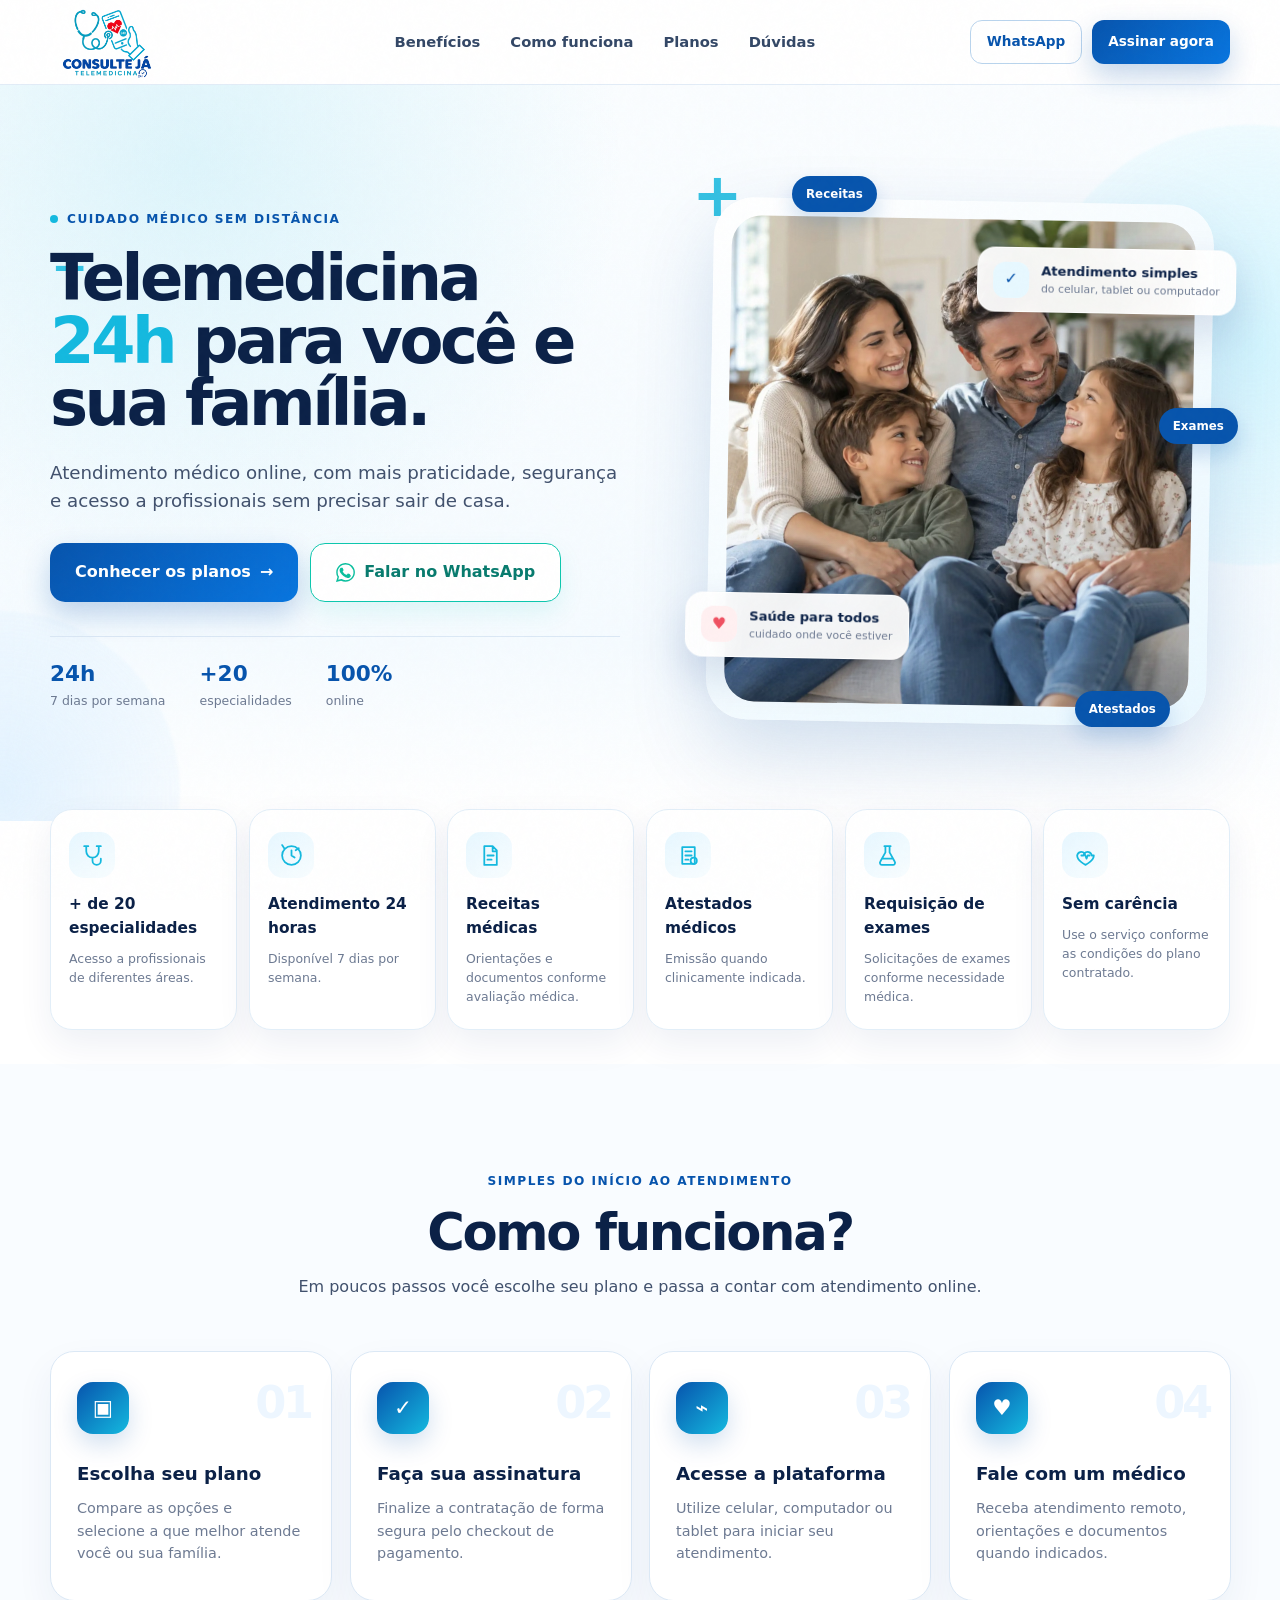
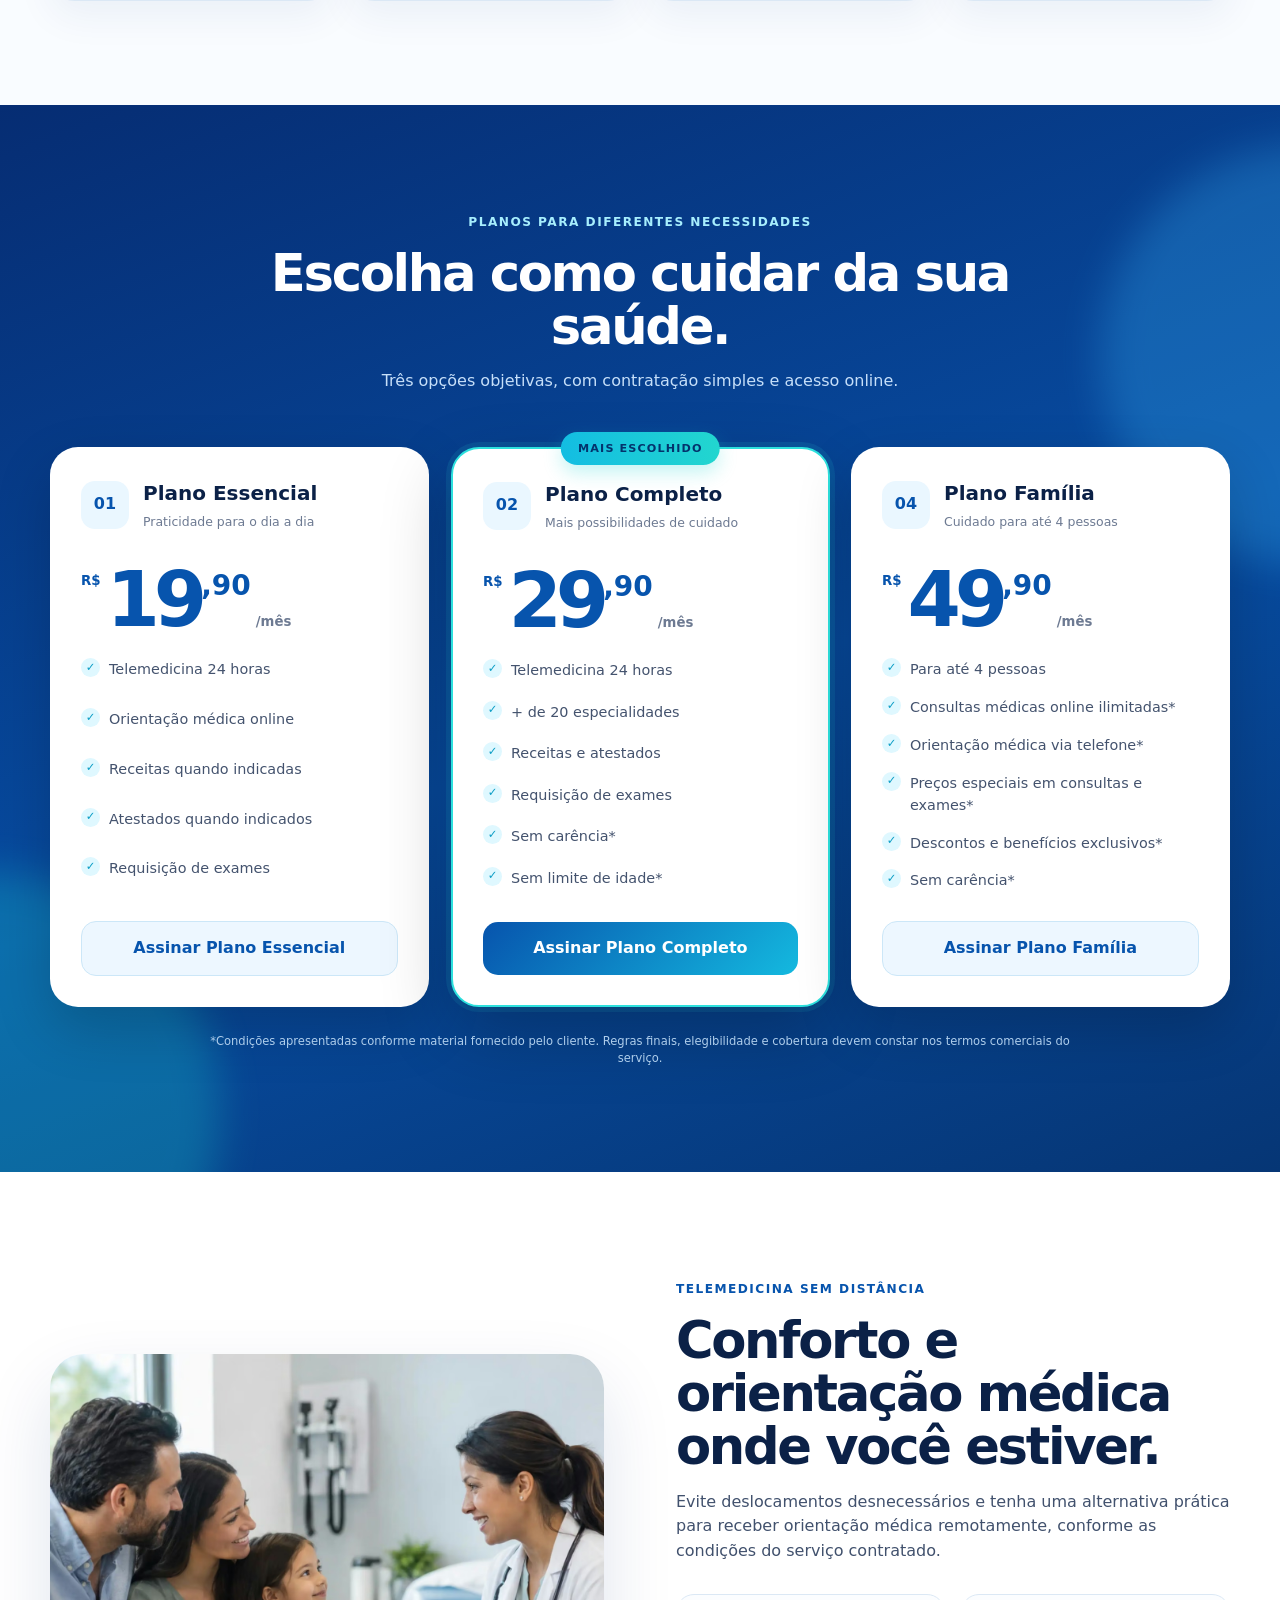
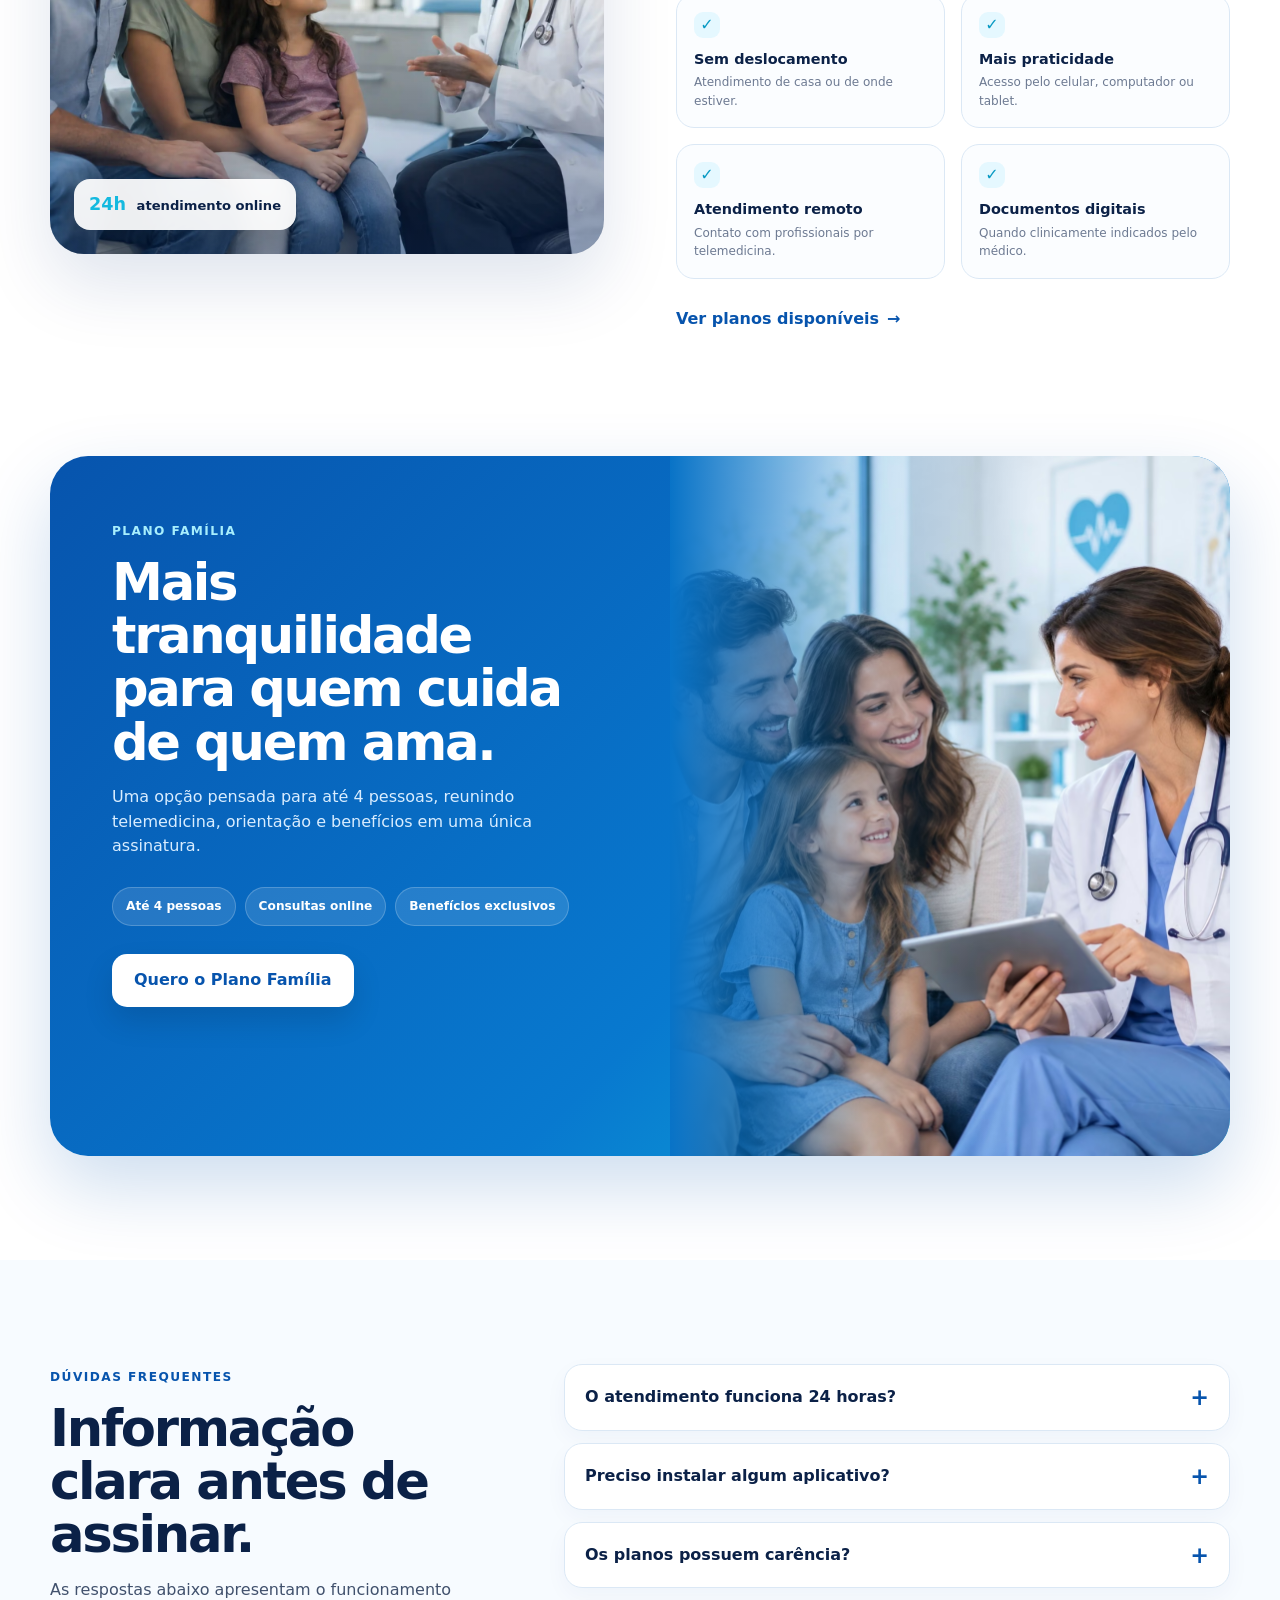
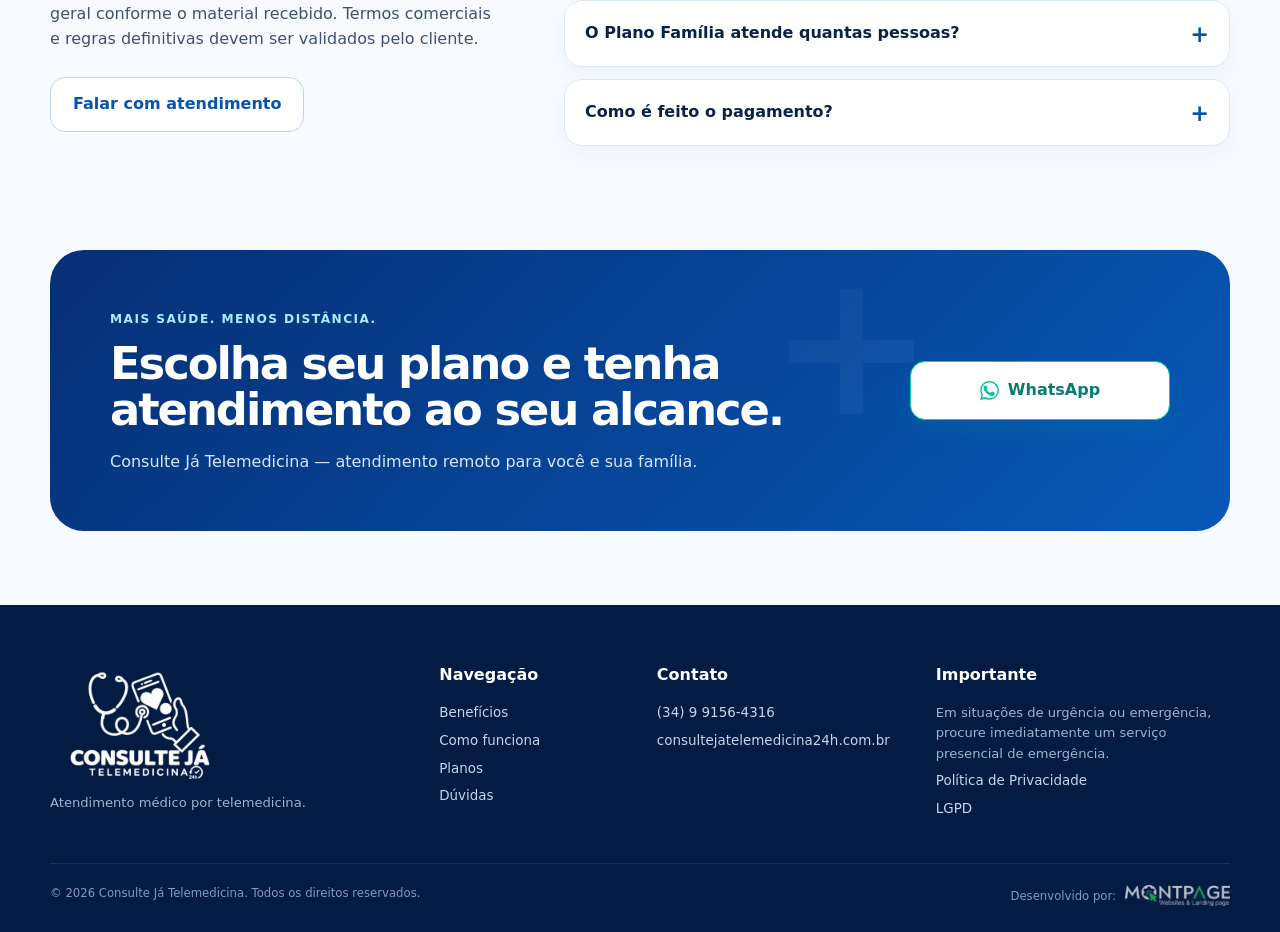
==== commit 269425db: "Ajusta CTA final para exibir apenas botão do WhatsApp" ====
--- a/index.html
+++ b/index.html
@@ -417,8 +417,10 @@
           <p>Consulte Já Telemedicina — atendimento remoto para você e sua família.</p>
         </div>
         <div class="final-actions">
-          <a class="btn btn-white btn-large" href="#planos">Ver planos</a>
-          <a class="contact-number" href="https://wa.me/5534991564316" target="_blank" rel="noopener"><small>WhatsApp</small><strong>(34) 9 9156-4316</strong></a>
+          <a class="btn btn-whatsapp btn-large" href="https://wa.me/5534991564316" target="_blank" rel="noopener" aria-label="Falar no WhatsApp">
+            <svg viewBox="0 0 24 24" aria-hidden="true"><path d="M20.5 3.5A11.7 11.7 0 0 0 12.1 0C5.6 0 .3 5.3.3 11.9c0 2.1.5 4.1 1.6 5.9L0 24l6.4-1.7c1.7.9 3.6 1.4 5.6 1.4h.1c6.5 0 11.8-5.3 11.8-11.9 0-3.2-1.2-6.1-3.4-8.3Zm-8.4 18.2h-.1c-1.8 0-3.5-.5-5-1.4l-.4-.2-3.8 1 1-3.7-.2-.4a9.8 9.8 0 0 1-1.5-5.1c0-5.5 4.5-9.9 10-9.9 2.7 0 5.2 1 7.1 2.9a9.9 9.9 0 0 1 2.9 7c0 5.5-4.5 9.8-10 9.8Zm5.4-7.4c-.3-.2-1.8-.9-2.1-1-.3-.1-.5-.2-.7.2-.2.3-.8 1-1 1.2-.2.2-.4.2-.7.1-1.9-.9-3.1-1.7-4.4-3.9-.3-.5.3-.5.9-1.6.1-.2.1-.4 0-.6-.1-.2-.7-1.7-1-2.3-.3-.6-.5-.5-.7-.5H6.6c-.2 0-.6.1-.9.4-.3.3-1.2 1.2-1.2 2.9s1.2 3.3 1.4 3.5c.2.2 2.4 3.7 5.9 5.2 2.2 1 3.1 1 4.2.9 1.4-.2 2.1-.9 2.4-1.7.3-.8.3-1.5.2-1.7-.1-.1-.3-.2-.6-.4Z"/></svg>
+            WhatsApp
+          </a>
         </div>
       </div>
     </section>
--- a/style.css
+++ b/style.css
@@ -68,5 +68,5 @@
 @keyframes float{0%,100%{transform:translateY(0)}50%{transform:translateY(-12px)}}@keyframes pulse{0%{box-shadow:0 0 0 0 rgba(20,185,223,.45)}70%{box-shadow:0 0 0 10px rgba(20,185,223,0)}100%{box-shadow:0 0 0 0 rgba(20,185,223,0)}}
 @media (prefers-reduced-motion:reduce){*{scroll-behavior:auto!important;animation:none!important;transition:none!important}.reveal-up,.reveal-left,.reveal-right,.reveal-scale,.reveal-stagger>*{opacity:1!important;transform:none!important}}
 @media (max-width:1080px){.nav-wrap{grid-template-columns:auto 1fr auto}.main-nav{gap:16px}.nav-actions .btn-ghost{display:none}.hero-grid{gap:34px}.benefit-grid{grid-template-columns:repeat(3,1fr)}.pricing-grid{gap:14px}.price-card{padding:24px}.family-panel-copy{padding:48px}.footer-grid{grid-template-columns:1.2fr .8fr 1fr}.footer-grid>div:last-child{grid-column:1/-1}}
-@media (max-width:860px){.family-panel-image:before{display:none}:root{--container:min(100% - 30px,760px)}.section{padding:78px 0}.site-header{background:rgba(255,255,255,.95)}.nav-wrap{height:72px;grid-template-columns:auto auto;justify-content:space-between}.brand{width:165px}.brand img{height:62px}.menu-toggle{display:flex}.main-nav{position:absolute;left:15px;right:15px;top:78px;background:#fff;border:1px solid var(--line);border-radius:18px;box-shadow:0 24px 60px rgba(8,44,115,.15);padding:16px;display:flex;flex-direction:column;gap:3px;opacity:0;visibility:hidden;transform:translateY(-8px);transition:.25s}.main-nav.open{opacity:1;visibility:visible;transform:none}.main-nav a{padding:11px 8px}.nav-actions{display:none}.hero-grid{grid-template-columns:1fr;padding:65px 0 56px}.hero h1{max-width:760px}.hero-copy{text-align:center}.hero-lead{margin-inline:auto}.hero-actions,.trust-row{justify-content:center}.hero-visual{min-height:520px;max-width:650px;width:100%;margin-inline:auto}.benefit-grid{grid-template-columns:repeat(2,1fr)}.steps-grid{grid-template-columns:repeat(2,1fr)}.pricing-grid{grid-template-columns:1fr;max-width:620px;margin-inline:auto}.price-card{min-height:auto}.price-card.featured{transform:none}.price-card.featured:hover{transform:translateY(-8px)}.experience-grid{grid-template-columns:1fr;gap:44px}.experience-media{min-height:430px}.family-panel{grid-template-columns:1fr}.family-panel-image{height:360px}.faq-grid{grid-template-columns:1fr;gap:38px}.faq-intro{position:static}.final-cta-inner{flex-direction:column;align-items:flex-start}.final-actions{width:100%}.footer-grid{grid-template-columns:1fr 1fr}.footer-brand{grid-column:1/-1}}
-@media (max-width:560px){:root{--container:calc(100% - 24px)}.section{padding:64px 0}.hero-grid{padding:48px 0 42px}.hero h1{font-size:clamp(2.7rem,14vw,4.2rem)}.hero-lead{font-size:1rem}.hero-actions{flex-direction:column}.hero-actions .btn{width:100%}.trust-row{gap:17px}.trust-row strong{font-size:1.12rem}.hero-visual{min-height:430px}.hero-card-main{inset:15px 6px 15px 8px;border-radius:28px}.image-wrap{border-radius:22px}.floating-card{min-width:180px;padding:10px 12px}.fc-top{right:-6px;top:12px}.fc-bottom{left:-5px;bottom:40px}.hero-chip{display:none}.benefit-grid{grid-template-columns:1fr 1fr;gap:9px}.benefit-card{padding:17px 14px;min-height:168px}.benefit-card h3{font-size:.86rem}.benefit-card p{font-size:.72rem}.steps-grid{grid-template-columns:1fr}.section-heading{margin-bottom:34px}.section-heading h2,.experience-copy h2,.faq-intro h2,.family-panel-copy h2,.final-cta h2{font-size:2.25rem}.price-card{padding:24px 20px;border-radius:24px}.price strong{font-size:4.2rem}.experience-media{min-height:320px;border-radius:24px}.check-grid{grid-template-columns:1fr}.family-panel{border-radius:28px}.family-panel-copy{padding:36px 25px}.family-panel-image{height:285px}.final-cta-inner{padding:38px 24px;border-radius:26px}.footer-grid{grid-template-columns:1fr}.footer-brand{grid-column:auto}.footer-bottom{flex-direction:column}.modal-card{padding:28px 22px}.medical-plus.plus-1{right:5%;top:130px}.plus-3{display:none}}
+@media (max-width:860px){html,body{width:100%;max-width:100%;overflow-x:clip;overscroll-behavior-x:none}body{touch-action:pan-y}.site-header,.hero,.benefits,.how,.plans,.experience,.family-highlight,.faq,.final-cta,.footer{overflow-x:clip}.family-panel-image:before{display:none}:root{--container:min(100% - 30px,760px)}.section{padding:78px 0}.site-header{background:rgba(255,255,255,.95)}.nav-wrap{height:72px;grid-template-columns:auto auto;justify-content:space-between}.brand{width:165px}.brand img{height:62px}.menu-toggle{display:flex}.main-nav{position:absolute;left:15px;right:15px;top:78px;background:#fff;border:1px solid var(--line);border-radius:18px;box-shadow:0 24px 60px rgba(8,44,115,.15);padding:16px;display:flex;flex-direction:column;gap:3px;opacity:0;visibility:hidden;transform:translateY(-8px);transition:.25s}.main-nav.open{opacity:1;visibility:visible;transform:none}.main-nav a{padding:11px 8px}.nav-actions{display:none}.hero-grid{grid-template-columns:1fr;padding:65px 0 56px}.hero h1{max-width:760px}.hero-copy{text-align:center}.hero-lead{margin-inline:auto}.hero-actions,.trust-row{justify-content:center}.hero-visual{min-height:520px;max-width:650px;width:100%;margin-inline:auto}.benefit-grid{grid-template-columns:repeat(2,1fr)}.steps-grid{grid-template-columns:repeat(2,1fr)}.pricing-grid{grid-template-columns:1fr;max-width:620px;margin-inline:auto}.price-card{min-height:auto}.price-card.featured{transform:none}.price-card.featured:hover{transform:translateY(-8px)}.experience-grid{grid-template-columns:1fr;gap:44px}.experience-media{min-height:430px}.family-panel{grid-template-columns:1fr}.family-panel-image{height:360px}.faq-grid{grid-template-columns:1fr;gap:38px}.faq-intro{position:static}.final-cta-inner{flex-direction:column;align-items:flex-start}.final-actions{width:100%}.footer-grid{grid-template-columns:1fr 1fr}.footer-brand{grid-column:1/-1}}
+@media (max-width:560px){:root{--container:calc(100% - 34px)}.section{padding:64px 0}.hero-grid{padding:48px 0 42px}.hero h1{font-size:clamp(2.7rem,14vw,4.2rem)}.hero-lead{font-size:1rem}.hero-actions{flex-direction:column}.hero-actions .btn{width:100%}.trust-row{gap:17px}.trust-row strong{font-size:1.12rem}.hero-visual{min-height:430px}.hero-card-main{inset:15px 6px 15px 8px;border-radius:28px}.image-wrap{border-radius:22px}.floating-card{min-width:180px;padding:10px 12px}.fc-top{right:-6px;top:12px}.fc-bottom{left:-5px;bottom:40px}.hero-chip{display:none}.benefit-grid{grid-template-columns:1fr 1fr;gap:9px}.benefit-card{padding:17px 14px;min-height:168px}.benefit-card h3{font-size:.86rem}.benefit-card p{font-size:.72rem}.steps-grid{grid-template-columns:1fr}.section-heading{margin-bottom:34px}.section-heading h2,.experience-copy h2,.faq-intro h2,.family-panel-copy h2,.final-cta h2{font-size:2.25rem}.price-card{padding:24px 20px;border-radius:24px}.price strong{font-size:4.2rem}.experience-media{min-height:320px;border-radius:24px}.check-grid{grid-template-columns:1fr}.family-panel{border-radius:28px}.family-panel-copy{padding:36px 25px}.family-panel-image{height:285px}.final-cta-inner{padding:38px 24px;border-radius:26px}.footer-grid{grid-template-columns:1fr}.footer-brand{grid-column:auto}.footer-bottom{flex-direction:column}.modal-card{padding:28px 22px}.medical-plus.plus-1{right:5%;top:130px}.plus-3{display:none}}
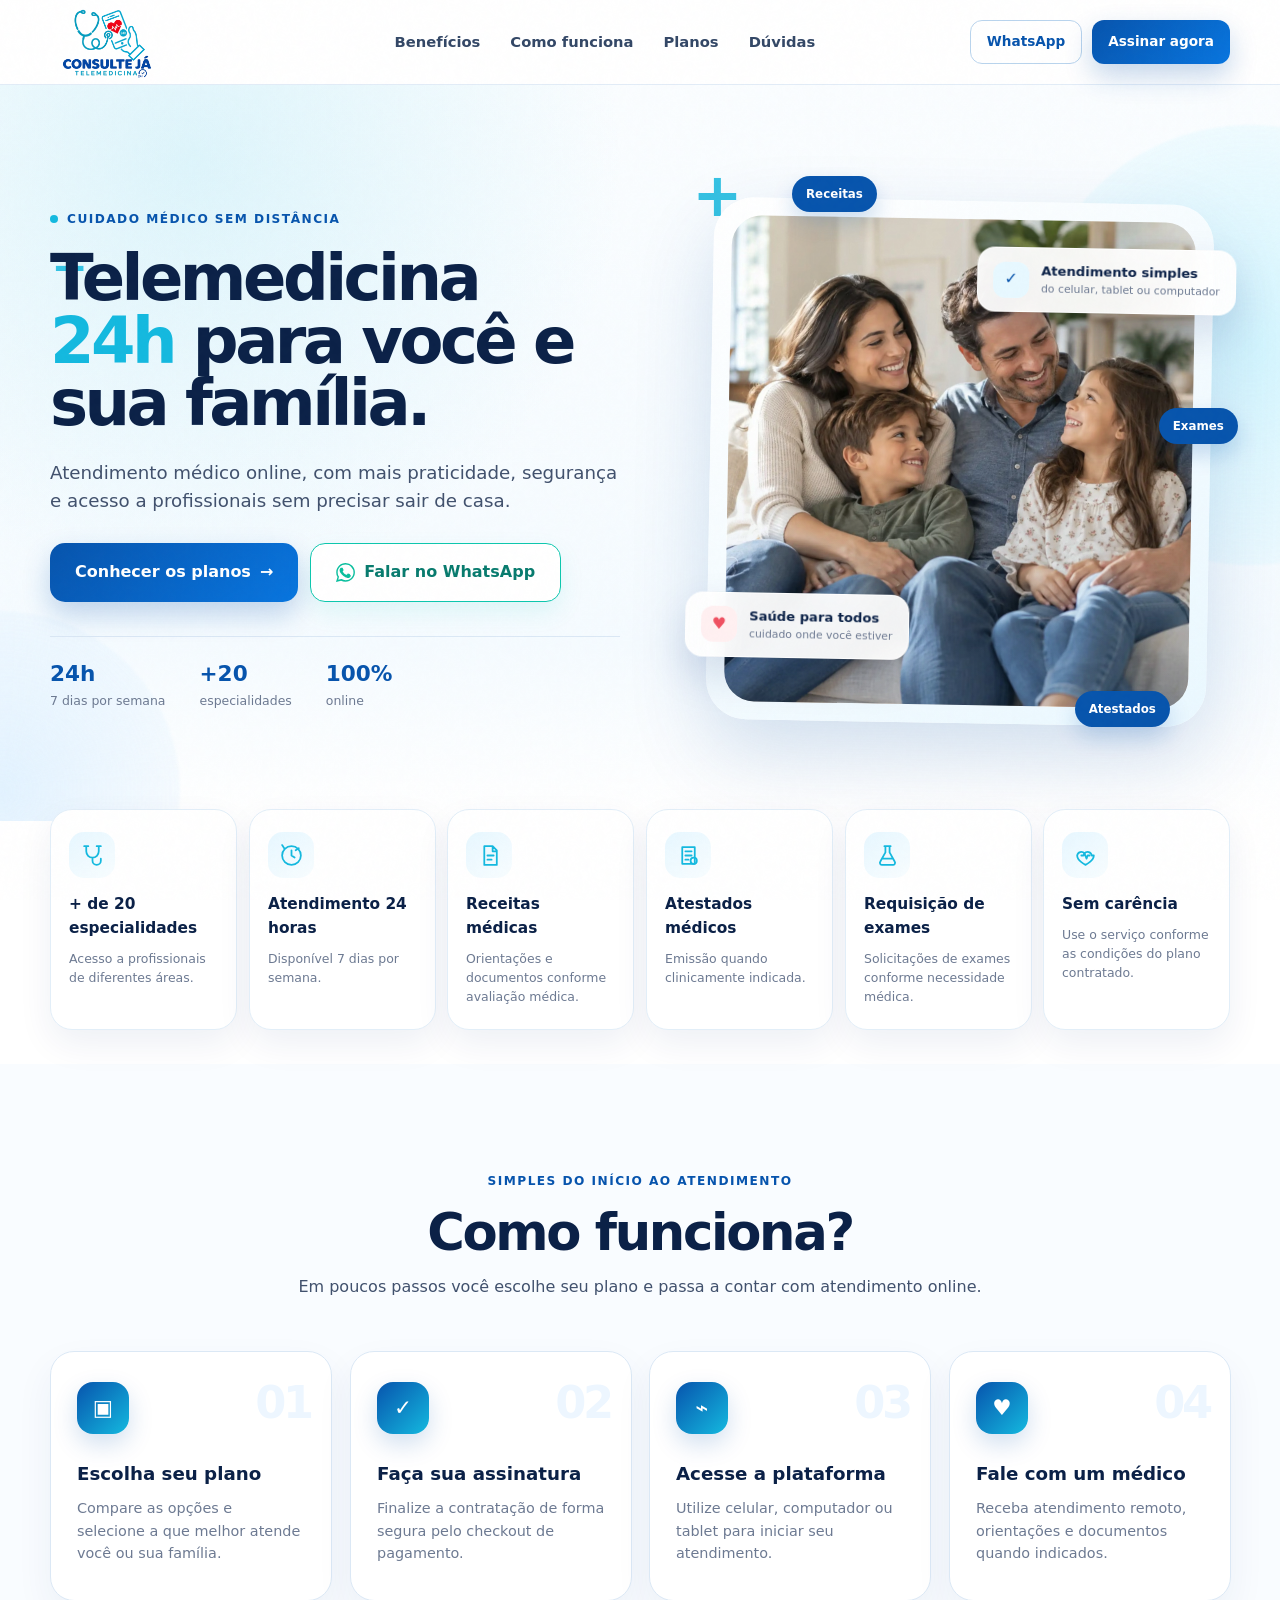
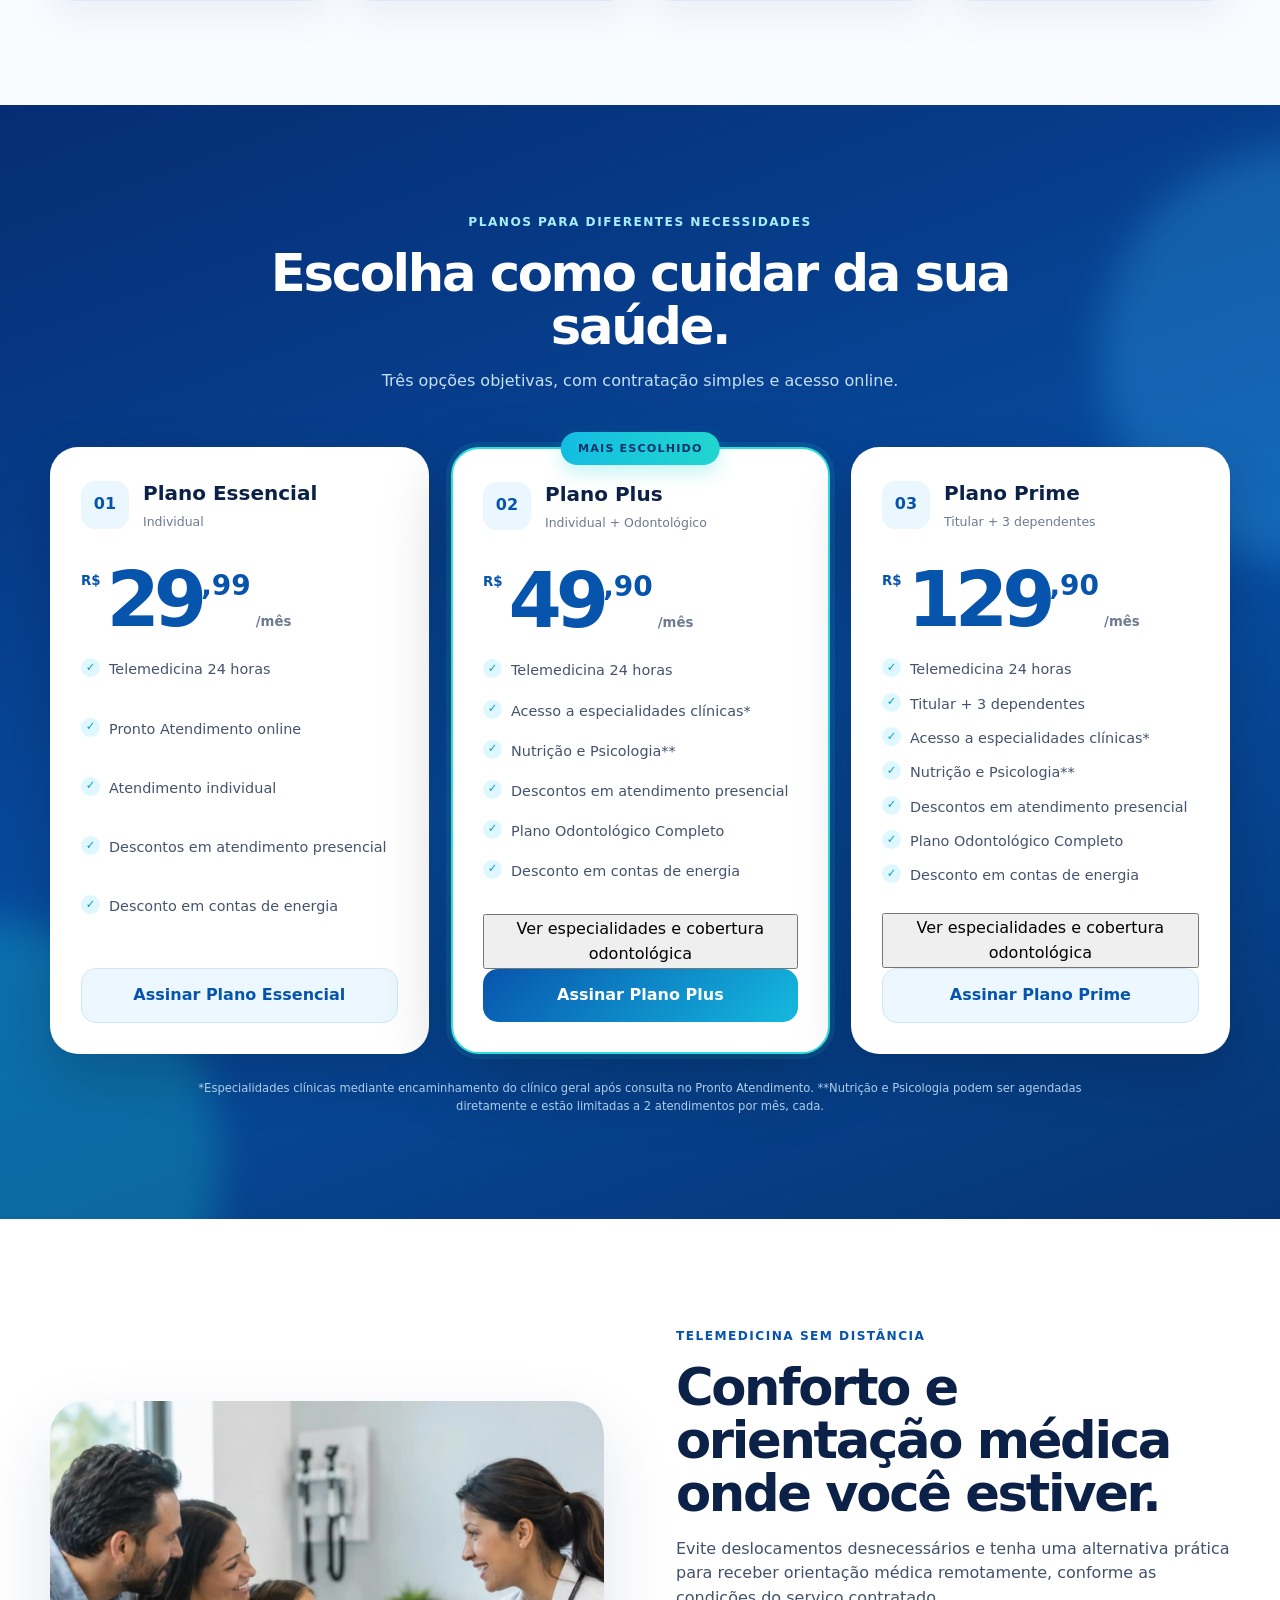
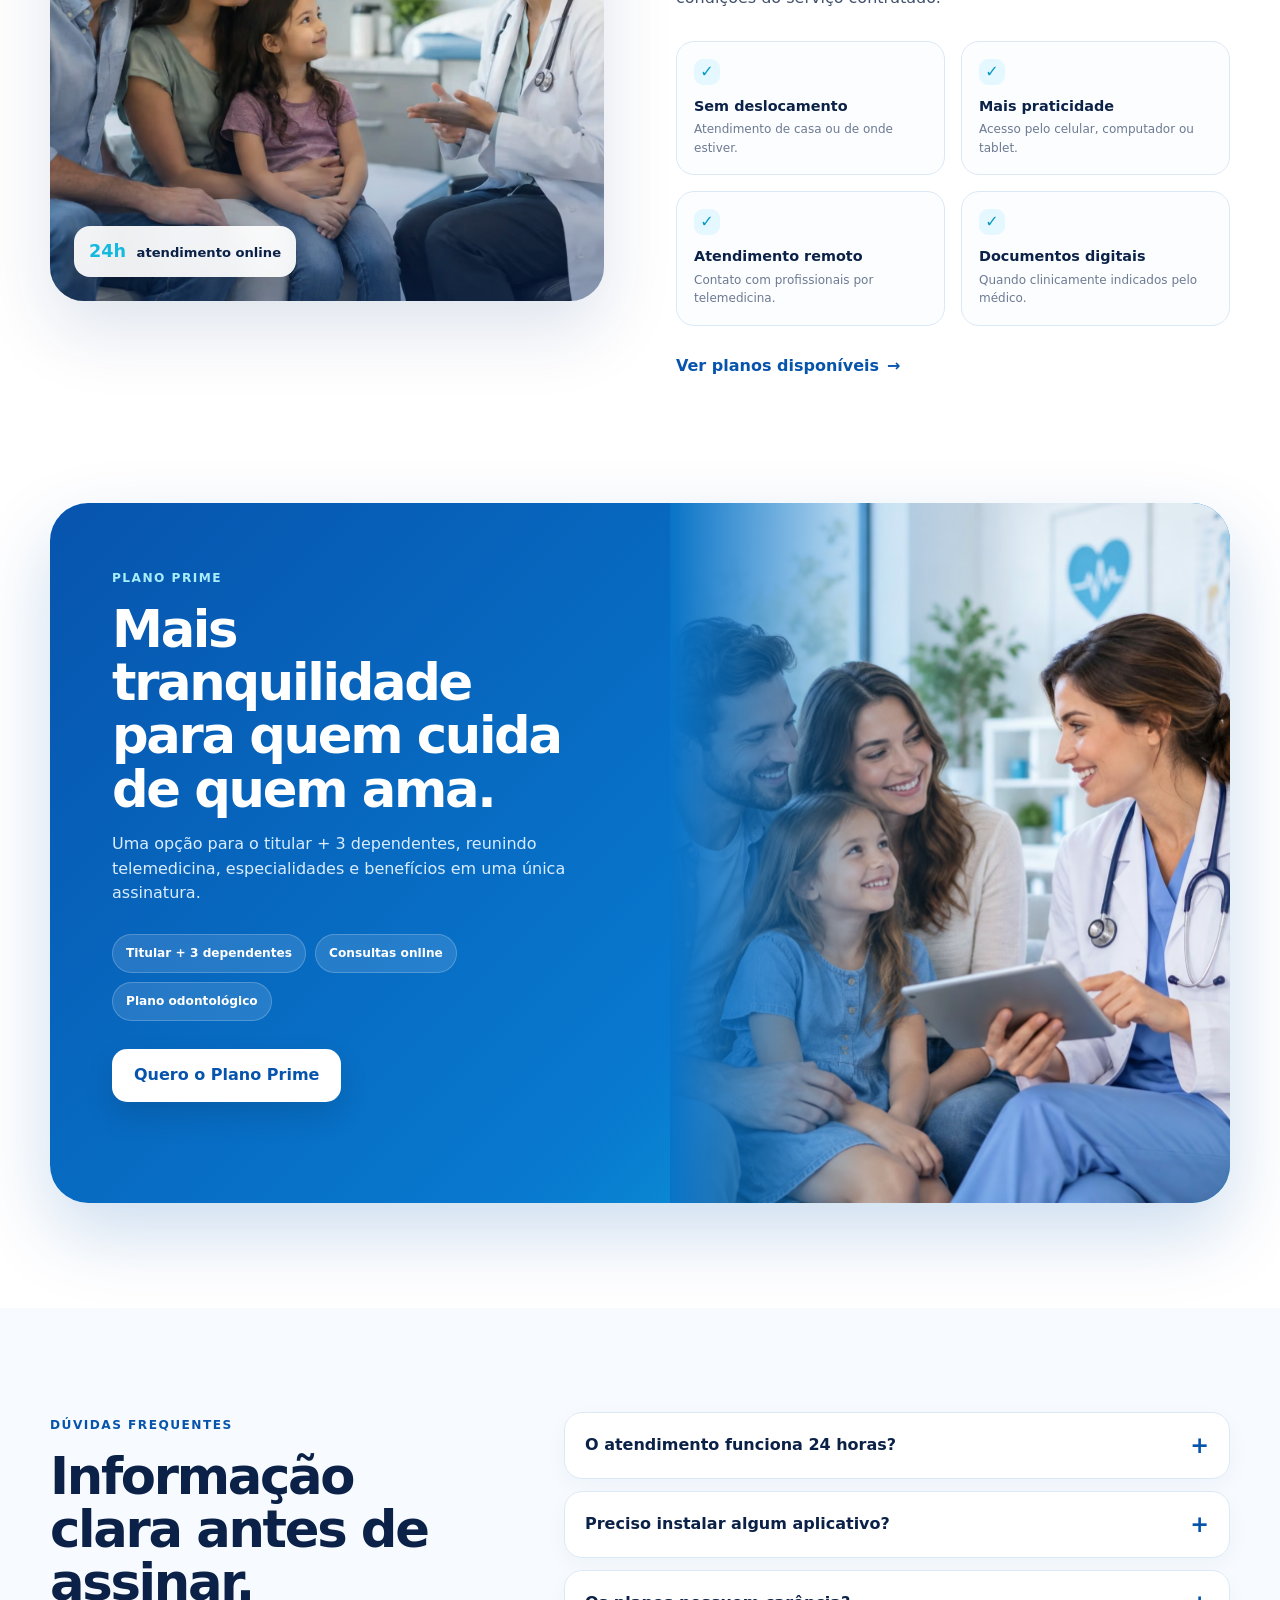
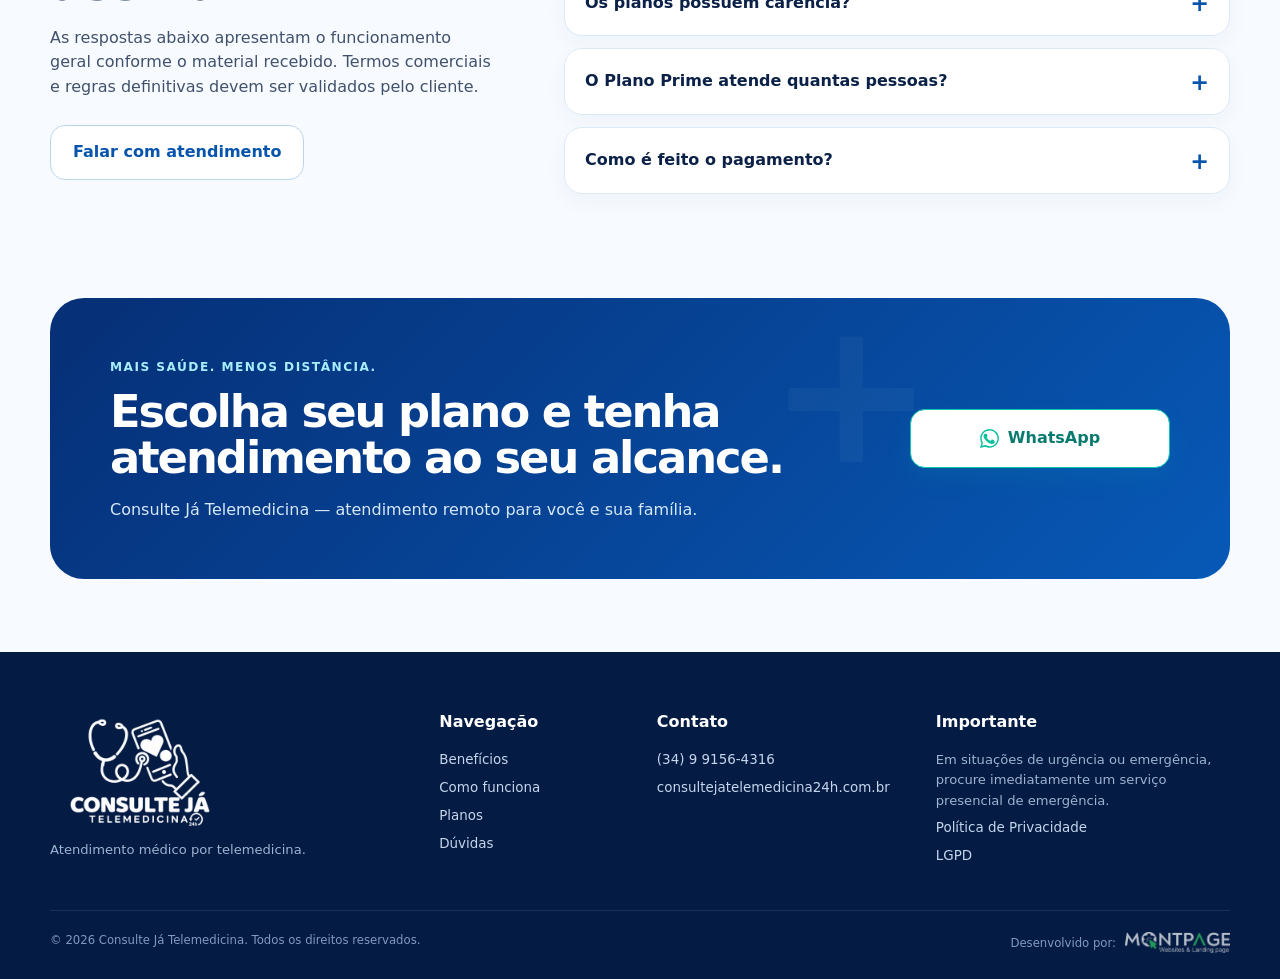
==== commit 4a2d3878: "Atualiza planos Essencial Plus e Prime com novas coberturas" ====
--- a/index.html
+++ b/index.html
@@ -109,21 +109,21 @@
             {
               "@type": "Offer",
               "name": "Plano Essencial",
-              "price": "19.90",
+              "price": "29.99",
               "priceCurrency": "BRL",
               "url": "https://consultejatelemedicina24h.com.br/#planos"
             },
             {
               "@type": "Offer",
-              "name": "Plano Completo",
-              "price": "29.90",
+              "name": "Plano Plus",
+              "price": "49.90",
               "priceCurrency": "BRL",
               "url": "https://consultejatelemedicina24h.com.br/#planos"
             },
             {
               "@type": "Offer",
-              "name": "Plano Família",
-              "price": "49.90",
+              "name": "Plano Prime",
+              "price": "129.90",
               "priceCurrency": "BRL",
               "url": "https://consultejatelemedicina24h.com.br/#planos"
             }
@@ -159,10 +159,10 @@
           },
           {
             "@type": "Question",
-            "name": "O Plano Família atende quantas pessoas?",
+            "name": "O Plano Prime atende quantas pessoas?",
             "acceptedAnswer": {
               "@type": "Answer",
-              "text": "O material recebido informa cobertura para até 4 pessoas na assinatura família."
+              "text": "O Plano Prime é destinado ao titular + 3 dependentes."
             }
           },
           {
@@ -310,48 +310,51 @@
         </div>
         <div class="pricing-grid reveal-stagger">
           <article class="price-card">
-            <div class="price-top"><span class="plan-icon">01</span><div><h3>Plano Essencial</h3><p>Praticidade para o dia a dia</p></div></div>
-            <div class="price"><small>R$</small><strong>19</strong><sup>,90</sup><span>/mês</span></div>
+            <div class="price-top"><span class="plan-icon">01</span><div><h3>Plano Essencial</h3><p>Individual</p></div></div>
+            <div class="price"><small>R$</small><strong>29</strong><sup>,99</sup><span>/mês</span></div>
             <ul class="feature-list">
               <li>Telemedicina 24 horas</li>
-              <li>Orientação médica online</li>
-              <li>Receitas quando indicadas</li>
-              <li>Atestados quando indicados</li>
-              <li>Requisição de exames</li>
+              <li>Pronto Atendimento online</li>
+              <li>Atendimento individual</li>
+              <li>Descontos em atendimento presencial</li>
+              <li>Desconto em contas de energia</li>
             </ul>
             <button class="btn btn-plan" data-plan="essencial">Assinar Plano Essencial</button>
           </article>
 
           <article class="price-card featured">
             <div class="popular-badge">MAIS ESCOLHIDO</div>
-            <div class="price-top"><span class="plan-icon">02</span><div><h3>Plano Completo</h3><p>Mais possibilidades de cuidado</p></div></div>
-            <div class="price"><small>R$</small><strong>29</strong><sup>,90</sup><span>/mês</span></div>
+            <div class="price-top"><span class="plan-icon">02</span><div><h3>Plano Plus</h3><p>Individual + Odontológico</p></div></div>
+            <div class="price"><small>R$</small><strong>49</strong><sup>,90</sup><span>/mês</span></div>
             <ul class="feature-list">
               <li>Telemedicina 24 horas</li>
-              <li>+ de 20 especialidades</li>
-              <li>Receitas e atestados</li>
-              <li>Requisição de exames</li>
-              <li>Sem carência*</li>
-              <li>Sem limite de idade*</li>
+              <li>Acesso a especialidades clínicas*</li>
+              <li>Nutrição e Psicologia**</li>
+              <li>Descontos em atendimento presencial</li>
+              <li class="dental-benefit">Plano Odontológico Completo</li>
+              <li>Desconto em contas de energia</li>
             </ul>
-            <button class="btn btn-plan featured-btn" data-plan="completo">Assinar Plano Completo</button>
+            <button class="plan-details-btn" type="button" data-coverage>Ver especialidades e cobertura odontológica</button>
+            <button class="btn btn-plan featured-btn" data-plan="plus">Assinar Plano Plus</button>
           </article>
 
           <article class="price-card family-card">
-            <div class="price-top"><span class="plan-icon">04</span><div><h3>Plano Família</h3><p>Cuidado para até 4 pessoas</p></div></div>
-            <div class="price"><small>R$</small><strong>49</strong><sup>,90</sup><span>/mês</span></div>
+            <div class="price-top"><span class="plan-icon">03</span><div><h3>Plano Prime</h3><p>Titular + 3 dependentes</p></div></div>
+            <div class="price"><small>R$</small><strong>129</strong><sup>,90</sup><span>/mês</span></div>
             <ul class="feature-list">
-              <li>Para até 4 pessoas</li>
-              <li>Consultas médicas online ilimitadas*</li>
-              <li>Orientação médica via telefone*</li>
-              <li>Preços especiais em consultas e exames*</li>
-              <li>Descontos e benefícios exclusivos*</li>
-              <li>Sem carência*</li>
+              <li>Telemedicina 24 horas</li>
+              <li>Titular + 3 dependentes</li>
+              <li>Acesso a especialidades clínicas*</li>
+              <li>Nutrição e Psicologia**</li>
+              <li>Descontos em atendimento presencial</li>
+              <li class="dental-benefit">Plano Odontológico Completo</li>
+              <li>Desconto em contas de energia</li>
             </ul>
-            <button class="btn btn-plan" data-plan="familia">Assinar Plano Família</button>
-          </article>
-        </div>
-        <p class="plans-note">*Condições apresentadas conforme material fornecido pelo cliente. Regras finais, elegibilidade e cobertura devem constar nos termos comerciais do serviço.</p>
+            <button class="plan-details-btn" type="button" data-coverage>Ver especialidades e cobertura odontológica</button>
+            <button class="btn btn-plan" data-plan="prime">Assinar Plano Prime</button>
+          </article>
+        </div>
+        <p class="plans-note">*Especialidades clínicas mediante encaminhamento do clínico geral após consulta no Pronto Atendimento. **Nutrição e Psicologia podem ser agendadas diretamente e estão limitadas a 2 atendimentos por mês, cada.</p>
       </div>
     </section>
 
@@ -379,13 +382,13 @@
     <section class="family-highlight section">
       <div class="container family-panel reveal-up">
         <div class="family-panel-copy">
-          <span class="eyebrow light">Plano Família</span>
+          <span class="eyebrow light">Plano Prime</span>
           <h2>Mais tranquilidade para quem cuida de quem ama.</h2>
-          <p>Uma opção pensada para até 4 pessoas, reunindo telemedicina, orientação e benefícios em uma única assinatura.</p>
+          <p>Uma opção para o titular + 3 dependentes, reunindo telemedicina, especialidades e benefícios em uma única assinatura.</p>
           <div class="mini-features">
-            <span>Até 4 pessoas</span><span>Consultas online</span><span>Benefícios exclusivos</span>
+            <span>Titular + 3 dependentes</span><span>Consultas online</span><span>Plano odontológico</span>
           </div>
-          <button class="btn btn-white" data-plan="familia">Quero o Plano Família</button>
+          <button class="btn btn-white" data-plan="prime">Quero o Plano Prime</button>
         </div>
         <div class="family-panel-image"><img src="assets/images/familia.avif" alt="Família recebendo orientação médica em atendimento de saúde" width="1122" height="1402" loading="lazy" decoding="async" /></div>
       </div>
@@ -403,7 +406,7 @@
           <details><summary>O atendimento funciona 24 horas?</summary><p>O material fornecido informa atendimento médico por telemedicina 24 horas, 7 dias por semana.</p></details>
           <details><summary>Preciso instalar algum aplicativo?</summary><p>O acesso poderá ser feito conforme a plataforma disponibilizada pelo serviço. Antes da publicação final, informe o fluxo exato para ajustarmos esta resposta.</p></details>
           <details><summary>Os planos possuem carência?</summary><p>O material comercial recebido divulga opção sem carência. A regra final precisa estar alinhada aos termos do plano.</p></details>
-          <details><summary>O Plano Família atende quantas pessoas?</summary><p>O material recebido informa cobertura para até 4 pessoas na assinatura família.</p></details>
+          <details><summary>O Plano Prime atende quantas pessoas?</summary><p>O Plano Prime é destinado ao titular + 3 dependentes.</p></details>
           <details><summary>Como é feito o pagamento?</summary><p>A landing page está preparada para receber links de checkout recorrente. Stripe, Asaas ou outro gateway podem ser conectados aos botões dos planos.</p></details>
         </div>
       </div>
@@ -444,6 +447,68 @@
     </div>
   </footer>
 
+  <div class="plan-modal coverage-modal" id="coverageModal" aria-hidden="true">
+    <div class="modal-backdrop" data-close-coverage></div>
+    <div class="modal-card coverage-card" role="dialog" aria-modal="true" aria-labelledby="coverageTitle">
+      <button class="modal-close" type="button" aria-label="Fechar" data-close-coverage>×</button>
+      <span class="eyebrow">Coberturas dos planos Plus e Prime</span>
+      <h3 id="coverageTitle">Especialidades e Plano Odontológico</h3>
+      <p>Consulte abaixo as especialidades clínicas e os procedimentos contemplados na cobertura odontológica.</p>
+
+      <div class="coverage-grid">
+        <section class="coverage-section">
+          <h4>Especialidades Clínicas</h4>
+          <ul class="coverage-list specialties-list">
+            <li>Alergia e Imunologia</li>
+            <li>Cardiologia</li>
+            <li>Cirurgia Vascular</li>
+            <li>Coloproctologia</li>
+            <li>Dermatologia / Pediátrica</li>
+            <li>Endocrinologia / Pediátrica</li>
+            <li>Gastroenterologia / Pediátrica</li>
+            <li>Geriatria</li>
+            <li>Ginecologia / Obstetrícia</li>
+            <li>Hematologia / Pediátrica</li>
+            <li>Infectologia / Pediátrica</li>
+            <li>Mastologia</li>
+            <li>Nefrologia</li>
+            <li>Neurologia</li>
+            <li>Nutrologia / Pediátrica</li>
+            <li>Oftalmologia / Pediátrica</li>
+            <li>Ortopedia</li>
+            <li>Otorrinolaringologia / Pediátrica</li>
+            <li>Pediatria</li>
+            <li>Pneumologia / Pediátrica</li>
+            <li>Psiquiatria</li>
+            <li>Reumatologia</li>
+            <li>Urologia</li>
+          </ul>
+        </section>
+
+        <section class="coverage-section dental-section">
+          <h4>Plano Odontológico Completo</h4>
+          <ul class="coverage-list dental-list">
+            <li><strong>Diagnóstico:</strong> Consultas.</li>
+            <li><strong>Urgência:</strong> Curativo e alívio da dor.</li>
+            <li><strong>Radiologia:</strong> Panorâmica e radiografias simples.</li>
+            <li><strong>Prevenção:</strong> Profilaxia (limpeza), aplicação de flúor e orientação de higiene bucal.</li>
+            <li><strong>Odontopediatria:</strong> Extração de dente de leite, restauração e canal.</li>
+            <li><strong>Dentística:</strong> Restaurações em resina e amálgama (coroa).</li>
+            <li><strong>Endodontia (canal):</strong> Tratamento e retratamento de canal.</li>
+            <li><strong>Periodontia (gengiva):</strong> Limpeza, gengivectomia e gengivoplastia.</li>
+            <li><strong>Cirurgia:</strong> Extração simples e do terceiro molar (siso).</li>
+            <li><strong>Prótese:</strong> Exclusivamente pino, coroa e bloco. Prótese unitária quando houver a raiz do dente.</li>
+          </ul>
+        </section>
+      </div>
+
+      <div class="coverage-rules">
+        <p><strong>* Especialidades clínicas:</strong> o acesso pela opção “Agendar consulta” ocorre somente através de encaminhamento do clínico geral após consulta no Pronto Atendimento.</p>
+        <p><strong>** Nutrição e Psicologia:</strong> podem ser agendadas sem passar pelo Pronto Atendimento e estão limitadas a 2 atendimentos por mês, cada.</p>
+      </div>
+    </div>
+  </div>
+
   <div class="plan-modal" id="planModal" aria-hidden="true">
     <div class="modal-backdrop" data-close-modal></div>
     <div class="modal-card" role="dialog" aria-modal="true" aria-labelledby="modalTitle">
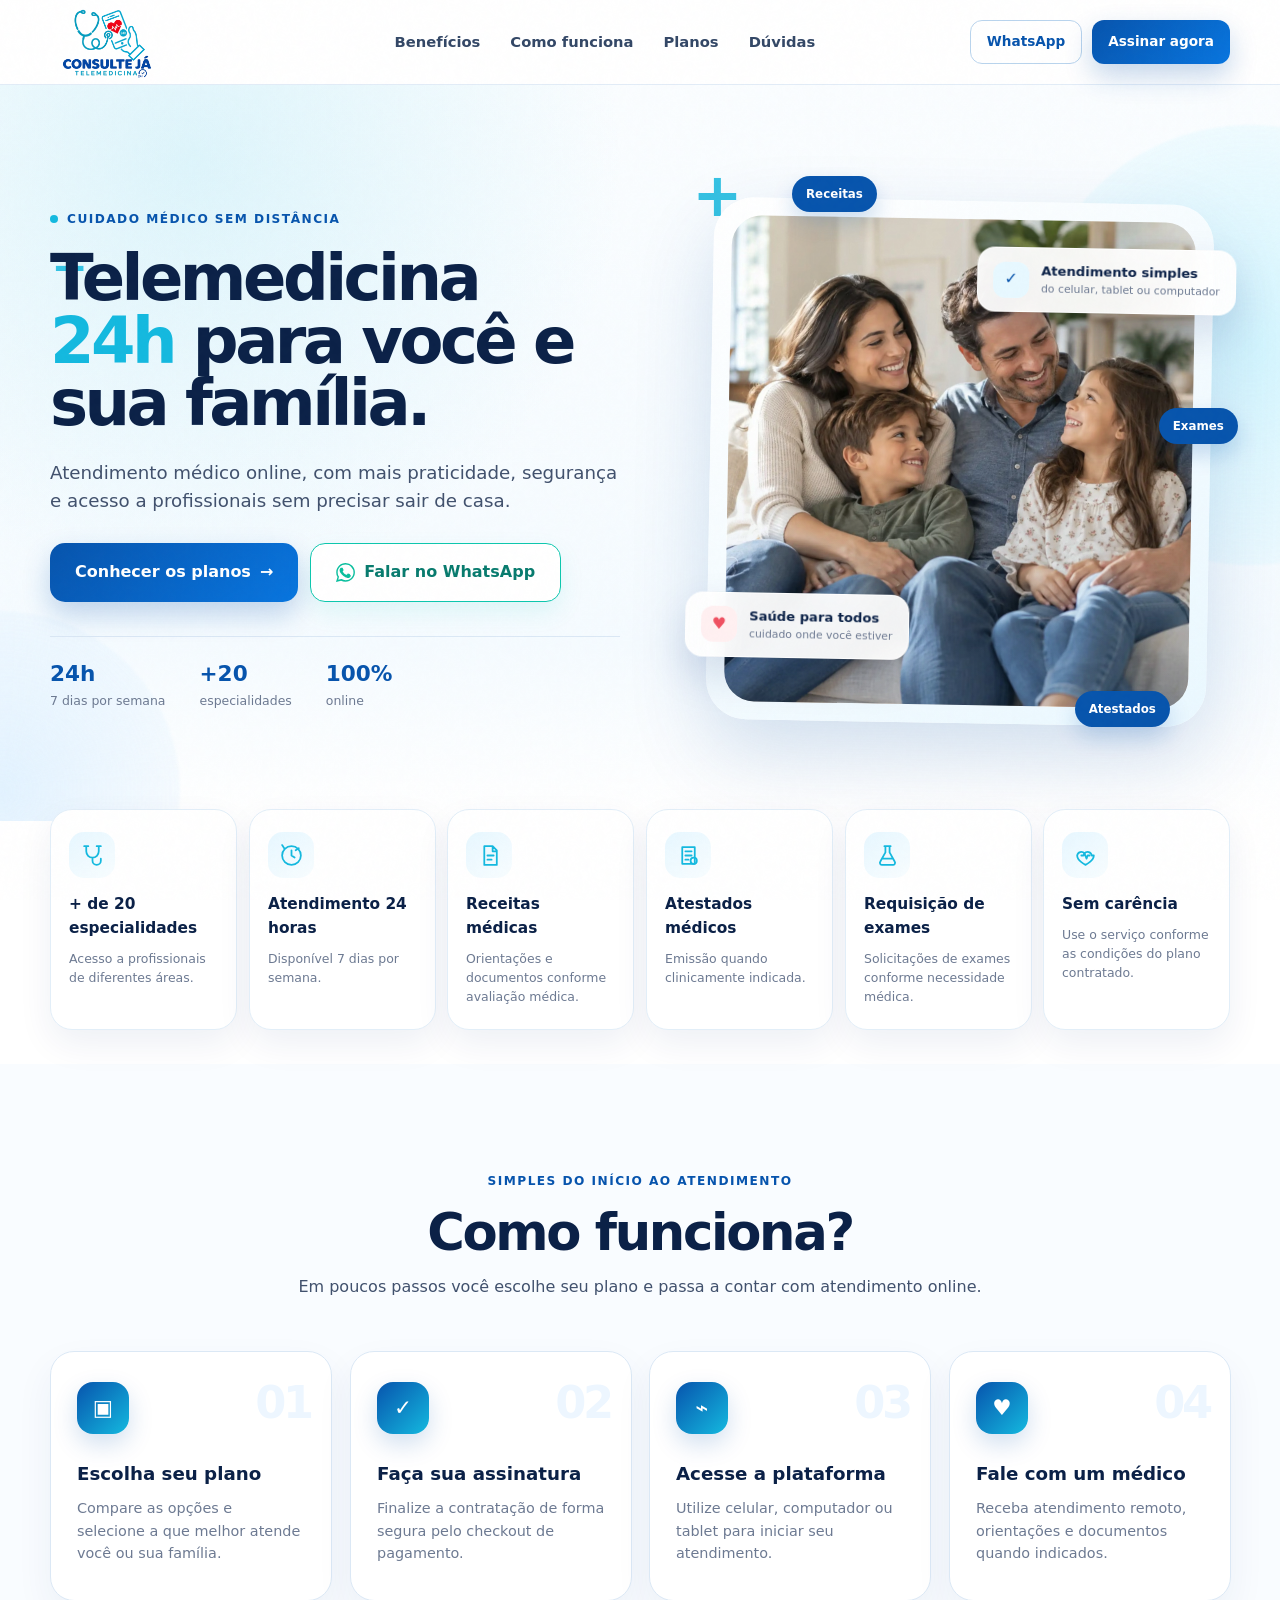
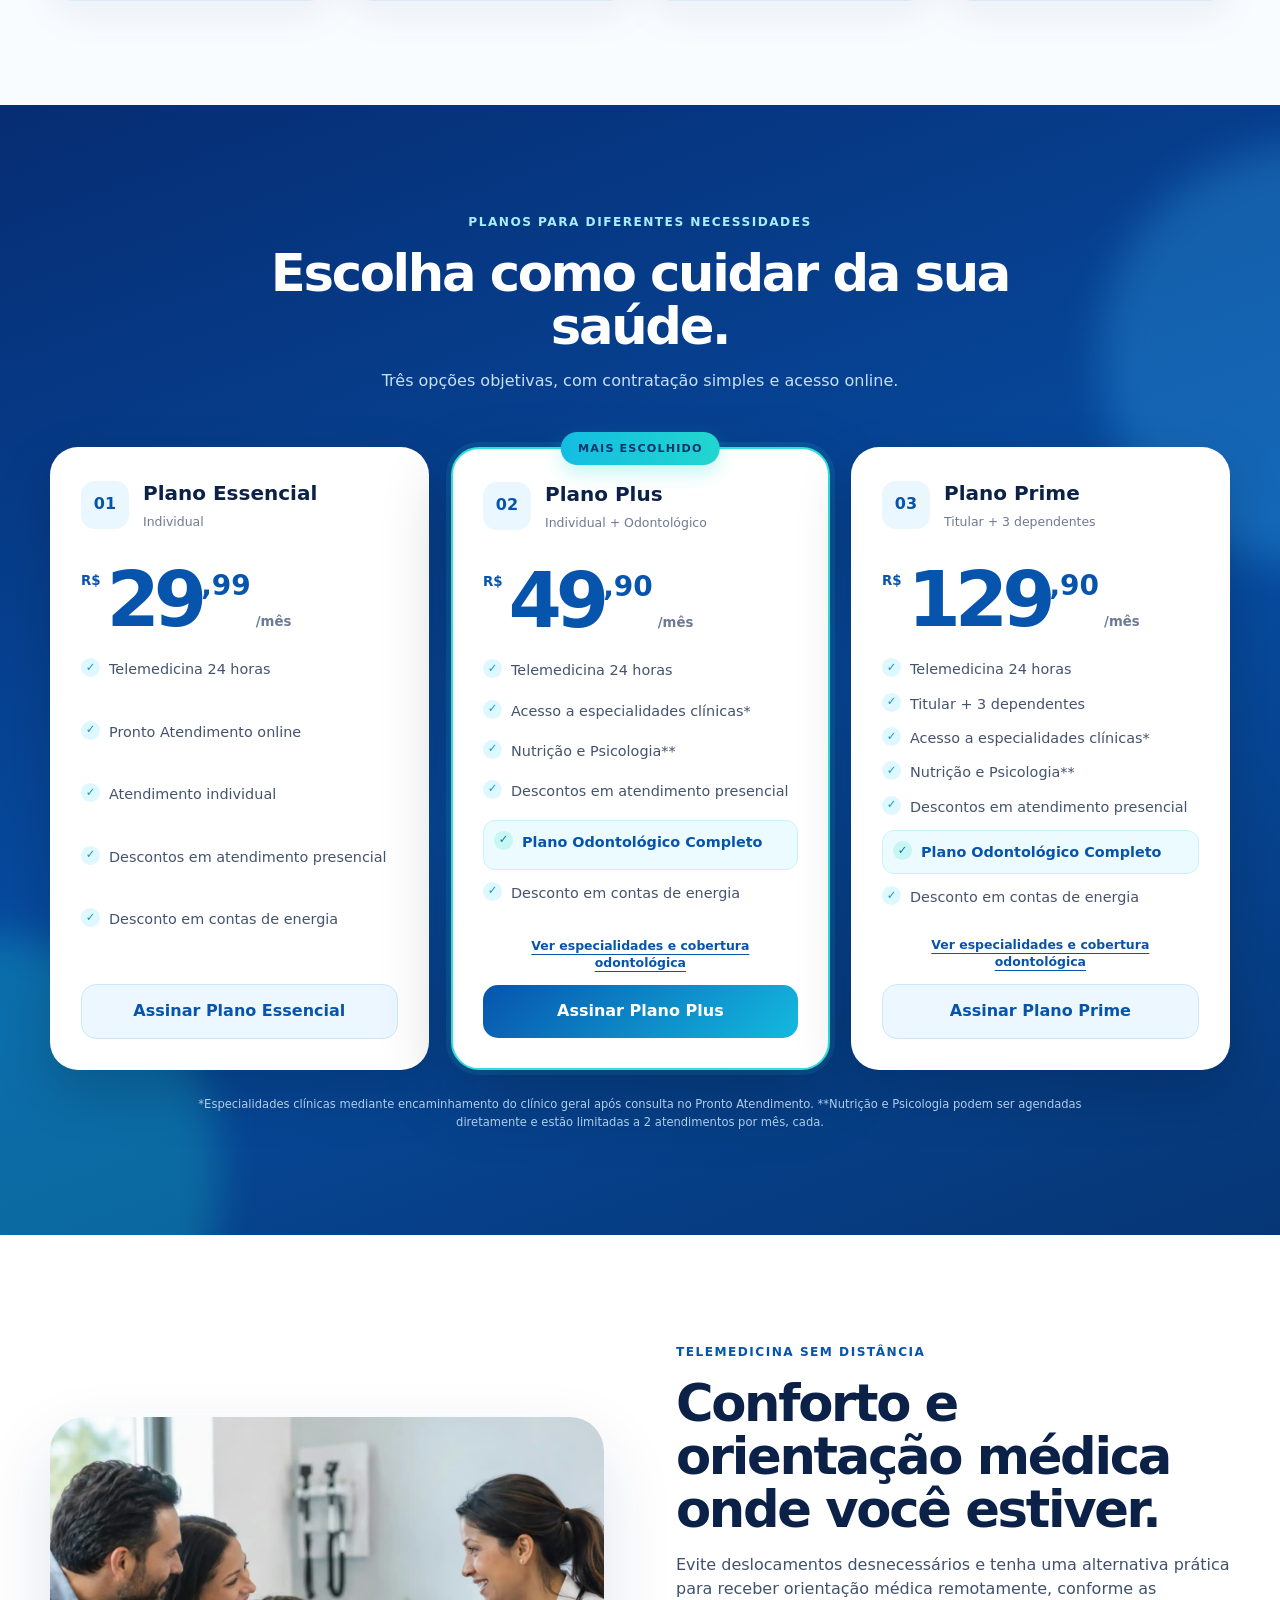
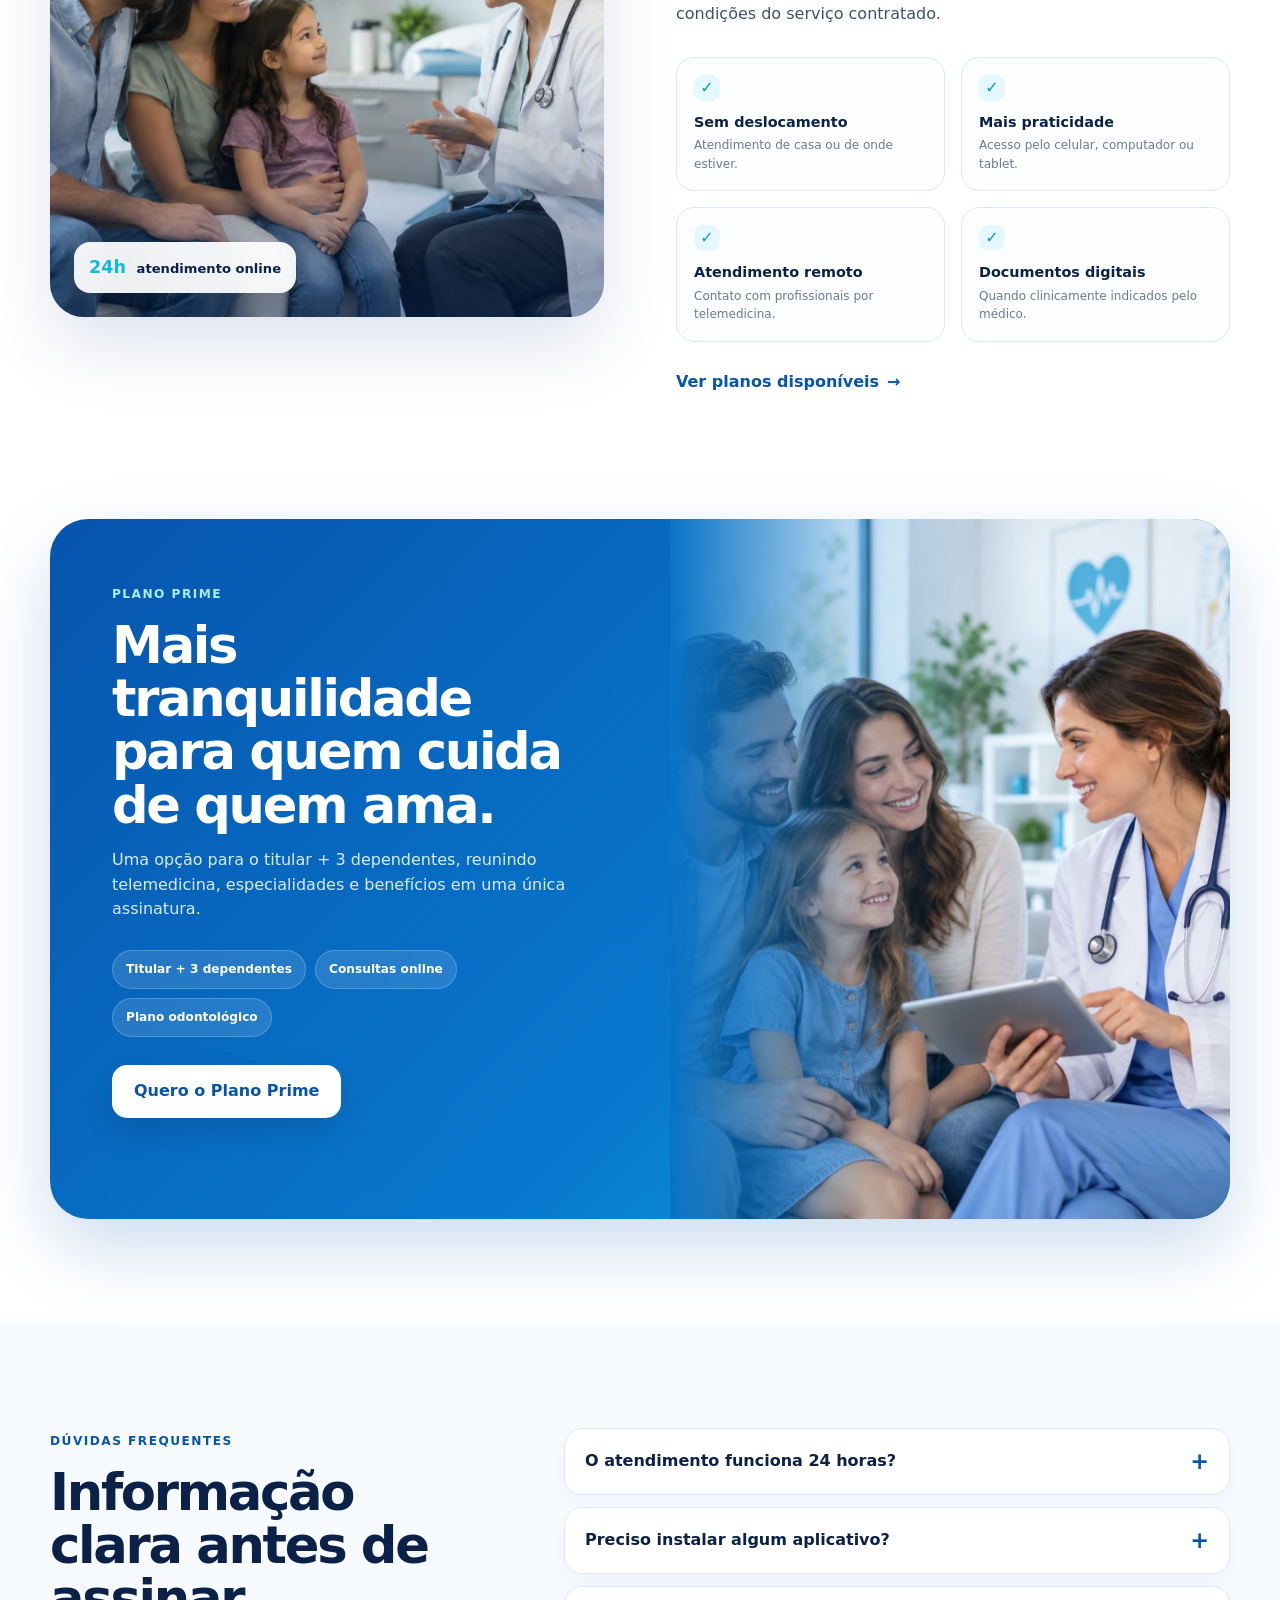
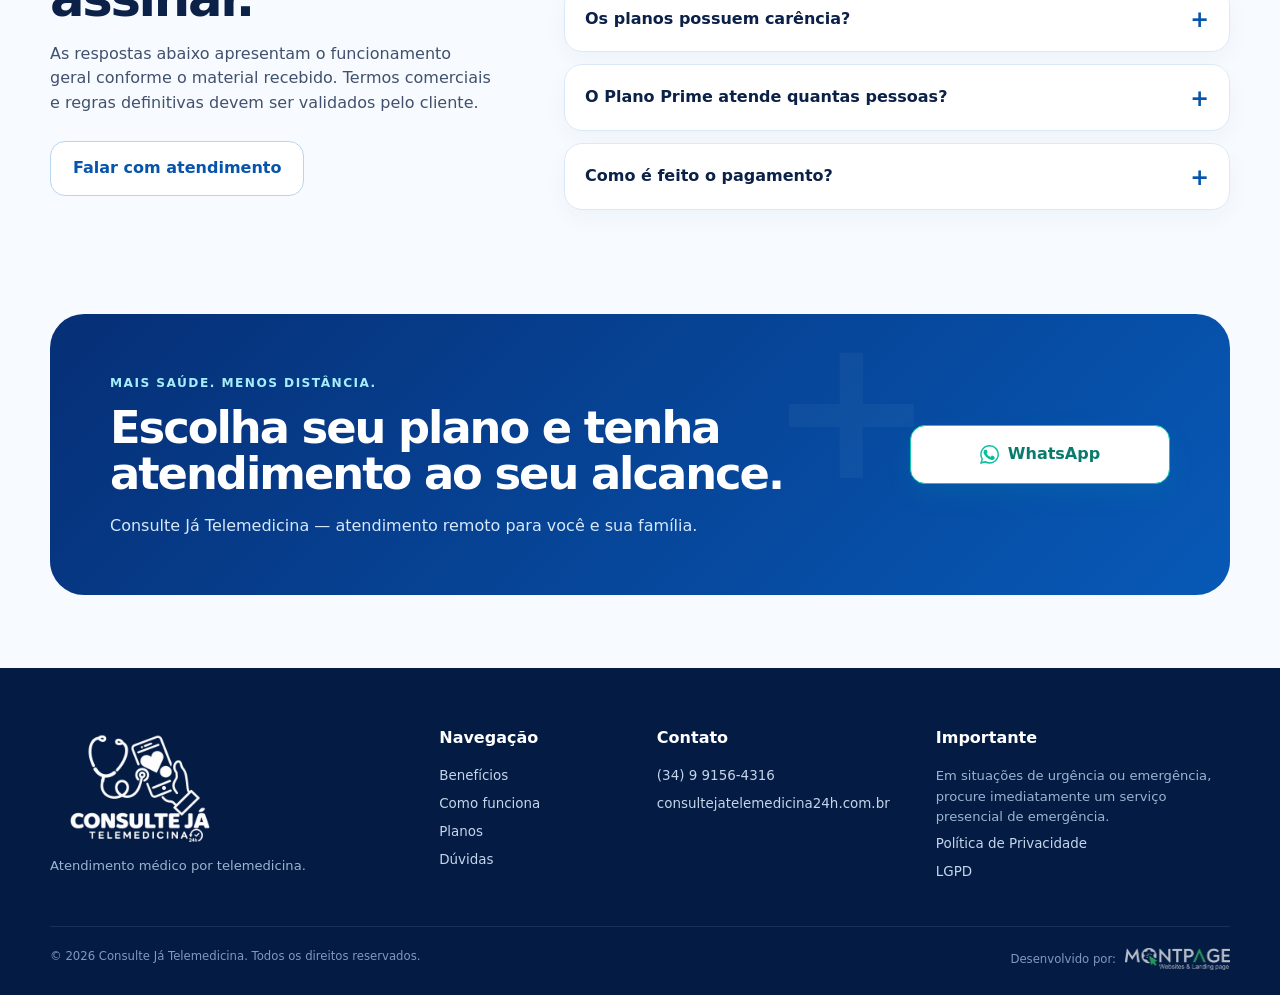
==== commit a02ec22a: "Remove link de WhatsApp do modal dos planos" ====
--- a/index.html
+++ b/index.html
@@ -518,7 +518,6 @@
       <p id="modalDescription">Conecte aqui o checkout recorrente do gateway escolhido.</p>
       <div class="modal-plan-summary"><span id="modalPlanName">Plano</span><strong id="modalPlanPrice">R$ 0,00/mês</strong></div>
       <a id="modalCheckout" class="btn btn-primary btn-large full" href="#">Ir para pagamento</a>
-      <a class="modal-whatsapp" href="https://wa.me/5534991564316" target="_blank" rel="noopener">Prefiro falar no WhatsApp</a>
       <small class="modal-note">Modo de demonstração: configure os links reais em <code>script.js</code>.</small>
     </div>
   </div>
--- a/style.css
+++ b/style.css
@@ -57,16 +57,16 @@
 .benefits{padding:0 0 34px;background:#fff}.benefit-grid{display:grid;grid-template-columns:repeat(6,1fr);gap:12px;margin-top:-12px;position:relative;z-index:5}.benefit-card{background:#fff;border:1px solid #e2eef8;border-radius:22px;padding:22px 18px;box-shadow:0 14px 35px rgba(8,44,115,.07);min-height:190px;transition:.3s}.benefit-card:hover{transform:translateY(-8px);border-color:#b8e6f6;box-shadow:var(--shadow)}.benefit-icon{width:46px;height:46px;border-radius:15px;background:linear-gradient(145deg,#e7f7ff,#f8fdff);display:grid;place-items:center;margin-bottom:15px}.benefit-icon svg{width:25px;height:25px;fill:none;stroke:var(--cyan);stroke-width:1.7;stroke-linecap:round;stroke-linejoin:round}.benefit-card h3{font-size:.96rem;margin:0 0 8px}.benefit-card p{font-size:.78rem;color:var(--muted);margin:0}
 .section-heading{max-width:740px;margin-bottom:52px}.section-heading.centered{text-align:center;margin-inline:auto}.section-heading h2,.experience-copy h2,.faq-intro h2,.family-panel-copy h2,.final-cta h2{font-size:clamp(2.2rem,4vw,4rem);line-height:1.04;letter-spacing:-.045em;margin:13px 0 16px}.section-heading p,.experience-copy>p,.faq-intro>p,.family-panel-copy>p,.final-cta p{color:var(--text);font-size:1rem;margin:0}
 .how{background:#f9fcff}.steps-grid{display:grid;grid-template-columns:repeat(4,1fr);gap:18px}.step-card{position:relative;background:#fff;border:1px solid var(--line);border-radius:24px;padding:30px 26px;min-height:250px;box-shadow:0 16px 38px rgba(8,44,115,.06);overflow:hidden}.step-number{position:absolute;right:20px;top:16px;font-size:2.8rem;font-weight:900;color:#edf6ff;letter-spacing:-.08em}.step-icon{width:52px;height:52px;border-radius:16px;display:grid;place-items:center;background:linear-gradient(135deg,var(--blue),var(--cyan));color:#fff;font-size:1.35rem;font-weight:900;margin-bottom:26px;box-shadow:0 10px 24px rgba(7,84,173,.18)}.step-card h3{font-size:1.14rem;margin:0 0 9px}.step-card p{font-size:.9rem;color:var(--muted);margin:0}
-.plans{background:linear-gradient(160deg,#062d73 0%,#074ca1 55%,#063675 100%);color:#fff;position:relative;overflow:hidden}.plans .section-heading p{color:#c6dff9}.plans .section-heading h2{color:#fff}.plans-glow{position:absolute;border-radius:50%;filter:blur(20px);opacity:.25}.glow-left{width:480px;height:480px;background:#1bd8d2;left:-260px;bottom:-180px}.glow-right{width:420px;height:420px;background:#3cbcff;right:-240px;top:40px}.pricing-grid{display:grid;grid-template-columns:repeat(3,1fr);gap:22px;align-items:stretch;position:relative;z-index:2}.price-card{background:#fff;color:var(--ink);border-radius:28px;padding:30px;border:1px solid rgba(255,255,255,.5);box-shadow:0 22px 55px rgba(0,0,0,.18);position:relative;display:flex;flex-direction:column;min-height:560px;transition:.35s}.price-card:hover{transform:translateY(-10px)}.price-card.featured{transform:translateY(-14px);border:2px solid #2de0dd;box-shadow:0 26px 70px rgba(0,0,0,.24),0 0 0 5px rgba(45,224,221,.11)}.price-card.featured:hover{transform:translateY(-20px)}.popular-badge{position:absolute;top:-17px;left:50%;transform:translateX(-50%);background:linear-gradient(90deg,#13bde2,#22d6cf);color:#04336c;border-radius:999px;padding:8px 17px;font-weight:900;font-size:.7rem;letter-spacing:.1em;white-space:nowrap;box-shadow:0 8px 18px rgba(29,216,212,.25)}.price-top{display:flex;gap:14px;align-items:center;margin-bottom:26px}.plan-icon{width:48px;height:48px;border-radius:14px;background:#eaf7ff;display:grid;place-items:center;color:var(--blue);font-weight:900}.price-top h3{margin:0;font-size:1.25rem}.price-top p{margin:3px 0 0;color:var(--muted);font-size:.78rem}.price{display:flex;align-items:flex-start;line-height:.9;margin:8px 0 24px;color:var(--blue)}.price small{font-weight:900;margin:10px 6px 0 0}.price strong{font-size:4.8rem;letter-spacing:-.08em}.price sup{font-size:1.75rem;font-weight:900;margin-top:8px}.price span{font-size:.83rem;font-weight:700;color:var(--muted);align-self:flex-end;margin:0 0 7px 5px}.feature-list{list-style:none;padding:0;margin:0 0 26px;display:grid;gap:12px;flex:1}.feature-list li{position:relative;padding-left:28px;color:#44536e;font-size:.9rem}.feature-list li:before{content:"✓";position:absolute;left:0;top:0;width:19px;height:19px;border-radius:50%;background:#dff8ff;color:#0b9dc5;display:grid;place-items:center;font-size:.72rem;font-weight:900}.btn-plan{width:100%;background:#edf7ff;color:var(--blue);border:1px solid #cce7f8}.featured-btn{background:linear-gradient(135deg,var(--blue),var(--cyan));color:#fff;border:0}.plans-note{position:relative;z-index:2;color:#aecdEB;font-size:.72rem;text-align:center;max-width:900px;margin:26px auto 0}
+.plans{background:linear-gradient(160deg,#062d73 0%,#074ca1 55%,#063675 100%);color:#fff;position:relative;overflow:hidden}.plans .section-heading p{color:#c6dff9}.plans .section-heading h2{color:#fff}.plans-glow{position:absolute;border-radius:50%;filter:blur(20px);opacity:.25}.glow-left{width:480px;height:480px;background:#1bd8d2;left:-260px;bottom:-180px}.glow-right{width:420px;height:420px;background:#3cbcff;right:-240px;top:40px}.pricing-grid{display:grid;grid-template-columns:repeat(3,1fr);gap:22px;align-items:stretch;position:relative;z-index:2}.price-card{background:#fff;color:var(--ink);border-radius:28px;padding:30px;border:1px solid rgba(255,255,255,.5);box-shadow:0 22px 55px rgba(0,0,0,.18);position:relative;display:flex;flex-direction:column;min-height:560px;transition:.35s}.price-card:hover{transform:translateY(-10px)}.price-card.featured{transform:translateY(-14px);border:2px solid #2de0dd;box-shadow:0 26px 70px rgba(0,0,0,.24),0 0 0 5px rgba(45,224,221,.11)}.price-card.featured:hover{transform:translateY(-20px)}.popular-badge{position:absolute;top:-17px;left:50%;transform:translateX(-50%);background:linear-gradient(90deg,#13bde2,#22d6cf);color:#04336c;border-radius:999px;padding:8px 17px;font-weight:900;font-size:.7rem;letter-spacing:.1em;white-space:nowrap;box-shadow:0 8px 18px rgba(29,216,212,.25)}.price-top{display:flex;gap:14px;align-items:center;margin-bottom:26px}.plan-icon{width:48px;height:48px;border-radius:14px;background:#eaf7ff;display:grid;place-items:center;color:var(--blue);font-weight:900}.price-top h3{margin:0;font-size:1.25rem}.price-top p{margin:3px 0 0;color:var(--muted);font-size:.78rem}.price{display:flex;align-items:flex-start;line-height:.9;margin:8px 0 24px;color:var(--blue)}.price small{font-weight:900;margin:10px 6px 0 0}.price strong{font-size:4.8rem;letter-spacing:-.08em}.price sup{font-size:1.75rem;font-weight:900;margin-top:8px}.price span{font-size:.83rem;font-weight:700;color:var(--muted);align-self:flex-end;margin:0 0 7px 5px}.feature-list{list-style:none;padding:0;margin:0 0 26px;display:grid;gap:12px;flex:1}.feature-list li{position:relative;padding-left:28px;color:#44536e;font-size:.9rem}.feature-list li:before{content:"✓";position:absolute;left:0;top:0;width:19px;height:19px;border-radius:50%;background:#dff8ff;color:#0b9dc5;display:grid;place-items:center;font-size:.72rem;font-weight:900}.btn-plan{width:100%;background:#edf7ff;color:var(--blue);border:1px solid #cce7f8}.featured-btn{background:linear-gradient(135deg,var(--blue),var(--cyan));color:#fff;border:0}.plan-details-btn{width:100%;border:0;background:transparent;color:var(--blue);font-weight:800;font-size:.78rem;line-height:1.35;text-decoration:underline;text-underline-offset:4px;padding:2px 8px 14px;cursor:pointer}.plan-details-btn:hover{color:#0b97bd}.feature-list li.dental-benefit{background:#ecfbff;border:1px solid #c8f2f8;border-radius:12px;padding:10px 10px 10px 38px;color:#0754ad;font-weight:800}.feature-list li.dental-benefit:before{left:10px;top:10px;background:#c7f6f4;color:#067f92}.plans-note{position:relative;z-index:2;color:#aecdEB;font-size:.72rem;text-align:center;max-width:900px;margin:26px auto 0}
 .experience{background:#fff}.experience-grid{display:grid;grid-template-columns:1fr 1fr;gap:72px;align-items:center}.experience-media{position:relative;border-radius:34px;overflow:hidden;box-shadow:0 30px 70px rgba(8,44,115,.13);min-height:500px}.experience-media img{width:100%;height:100%;object-fit:cover;position:absolute;inset:0}.experience-media:after{content:"";position:absolute;inset:0;background:linear-gradient(180deg,transparent 50%,rgba(5,45,110,.38))}.media-badge{position:absolute;left:24px;bottom:24px;z-index:2;background:rgba(255,255,255,.93);backdrop-filter:blur(8px);border-radius:16px;padding:12px 15px;font-size:.82rem;font-weight:800;box-shadow:0 12px 28px rgba(0,0,0,.12)}.media-badge span{color:var(--cyan);font-size:1.1rem;margin-right:6px}.experience-copy>p{margin-bottom:30px}.check-grid{display:grid;grid-template-columns:1fr 1fr;gap:16px}.check-grid div{padding:17px;border:1px solid var(--line);border-radius:18px;background:#fbfdff}.check-grid span{width:26px;height:26px;border-radius:9px;background:#e5f8ff;color:#099ac3;display:grid;place-items:center;font-weight:900;margin-bottom:10px}.check-grid b,.check-grid small{display:block}.check-grid b{font-size:.9rem}.check-grid small{font-size:.75rem;color:var(--muted);margin-top:3px}.text-link{display:inline-flex;gap:8px;color:var(--blue);font-weight:900;margin-top:28px}.text-link span{transition:.2s}.text-link:hover span{transform:translateX(5px)}
 .family-highlight{padding-top:20px;background:#fff}.family-panel{background:linear-gradient(135deg,#0754ad,#0879cf 62%,#12b8dd);border-radius:38px;color:#fff;display:grid;grid-template-columns:1.05fr .95fr;overflow:hidden;min-height:460px;box-shadow:0 30px 75px rgba(7,84,173,.2)}.family-panel-copy{padding:62px}.family-panel-copy>p{color:#d9edff;max-width:570px}.mini-features{display:flex;gap:9px;flex-wrap:wrap;margin:28px 0}.mini-features span{padding:9px 13px;background:rgba(255,255,255,.12);border:1px solid rgba(255,255,255,.2);border-radius:999px;font-size:.76rem;font-weight:800}.family-panel-image{position:relative;overflow:hidden}.family-panel-image:before{content:"";position:absolute;inset:0;background:linear-gradient(90deg,#0873c7 0%,rgba(8,115,199,.2) 35%,transparent 65%);z-index:1}.family-panel-image img{width:100%;height:100%;object-fit:cover;object-position:45% 50%}
 .faq{background:#f7fbff}.faq-grid{display:grid;grid-template-columns:.8fr 1.2fr;gap:70px;align-items:start}.faq-intro{position:sticky;top:120px}.faq-intro .btn{margin-top:25px}.accordion{display:grid;gap:12px}.accordion details{background:#fff;border:1px solid var(--line);border-radius:18px;padding:0 20px;box-shadow:0 8px 22px rgba(8,44,115,.04)}.accordion summary{cursor:pointer;list-style:none;font-weight:800;padding:20px 38px 20px 0;position:relative}.accordion summary::-webkit-details-marker{display:none}.accordion summary:after{content:"+";position:absolute;right:0;top:50%;transform:translateY(-50%);font-size:1.4rem;color:var(--blue)}.accordion details[open] summary:after{content:"–"}.accordion p{color:var(--muted);font-size:.9rem;margin:0;padding:0 0 20px}
 .final-cta{padding:0 0 74px;background:#f7fbff}.final-cta-inner{background:linear-gradient(135deg,#062f76,#0759b7);border-radius:34px;padding:56px 60px;color:#fff;display:flex;align-items:center;justify-content:space-between;gap:40px;position:relative;overflow:hidden}.final-cta-inner:before{content:"+";position:absolute;font-size:200px;font-weight:900;color:rgba(255,255,255,.04);right:25%;top:-60px}.final-cta h2{max-width:720px;font-size:clamp(2.1rem,3.5vw,3.4rem);margin-top:10px}.final-cta p{color:#d7e8fa}.final-actions{display:flex;flex-direction:column;gap:14px;min-width:260px}.contact-number{background:rgba(255,255,255,.11);border:1px solid rgba(255,255,255,.18);border-radius:16px;padding:13px 16px}.contact-number small,.contact-number strong{display:block}.contact-number small{font-size:.68rem;color:#aee7f2;text-transform:uppercase;letter-spacing:.11em;font-weight:800}.contact-number strong{font-size:1.1rem}
 .footer{padding:58px 0 24px;background:#041b43;color:#c5d5eb}.footer-grid{display:grid;grid-template-columns:1.4fr .7fr .95fr 1.2fr;gap:46px}.footer-brand img{width:auto;height:120px;max-width:220px;object-fit:contain;object-position:center;border-radius:0;filter:brightness(0) invert(1);mix-blend-mode:normal}.footer h4{margin:0 0 15px;color:#fff}.footer a{display:block;margin:7px 0;font-size:.84rem}.footer p{font-size:.82rem;color:#9db3d1;margin:10px 0 0}.footer-bottom{display:flex;justify-content:space-between;gap:20px;border-top:1px solid rgba(255,255,255,.09);margin-top:36px;padding-top:20px;font-size:.73rem;color:#7f9abe}.footer-bottom a{margin:0;color:#b7cbe5}.developer-credit{display:flex;align-items:center;gap:9px;color:#7f9abe;white-space:nowrap}.developer-credit>a{display:inline-flex;align-items:center;margin:0}.developer-credit img{display:block;width:auto;height:24px;max-width:105px;object-fit:contain;opacity:.72;transition:opacity .2s ease}.developer-credit a:hover img{opacity:1}
-.plan-modal{position:fixed;inset:0;z-index:500;display:grid;place-items:center;opacity:0;visibility:hidden;transition:.25s}.plan-modal.active{opacity:1;visibility:visible}.modal-backdrop{position:absolute;inset:0;background:rgba(3,19,46,.62);backdrop-filter:blur(8px)}.modal-card{position:relative;z-index:2;width:min(480px,calc(100% - 32px));background:#fff;border-radius:26px;padding:32px;box-shadow:0 30px 90px rgba(0,0,0,.3);transform:translateY(20px) scale(.97);transition:.3s}.plan-modal.active .modal-card{transform:translateY(0) scale(1)}.modal-close{position:absolute;right:15px;top:12px;border:0;background:#eef5fb;width:38px;height:38px;border-radius:12px;font-size:1.6rem;color:var(--ink)}.modal-card h3{font-size:1.8rem;margin:11px 0 8px}.modal-card>p{color:var(--muted);margin:0 0 20px}.modal-plan-summary{display:flex;align-items:center;justify-content:space-between;background:#f2f9ff;border:1px solid #dbeaf7;border-radius:16px;padding:16px;margin-bottom:18px}.modal-plan-summary span{font-weight:800}.modal-plan-summary strong{color:var(--blue)}.modal-whatsapp{display:block;text-align:center;color:#087e71;font-weight:800;margin:15px 0 7px}.modal-note{display:block;color:#91a0b5;text-align:center}.modal-note code{color:#667890}
+.plan-modal{position:fixed;inset:0;z-index:500;display:grid;place-items:center;opacity:0;visibility:hidden;transition:.25s}.plan-modal.active{opacity:1;visibility:visible}.modal-backdrop{position:absolute;inset:0;background:rgba(3,19,46,.62);backdrop-filter:blur(8px)}.modal-card{position:relative;z-index:2;width:min(480px,calc(100% - 32px));background:#fff;border-radius:26px;padding:32px;box-shadow:0 30px 90px rgba(0,0,0,.3);transform:translateY(20px) scale(.97);transition:.3s}.plan-modal.active .modal-card{transform:translateY(0) scale(1)}.modal-close{position:absolute;right:15px;top:12px;border:0;background:#eef5fb;width:38px;height:38px;border-radius:12px;font-size:1.6rem;color:var(--ink)}.modal-card h3{font-size:1.8rem;margin:11px 0 8px}.modal-card>p{color:var(--muted);margin:0 0 20px}.modal-plan-summary{display:flex;align-items:center;justify-content:space-between;background:#f2f9ff;border:1px solid #dbeaf7;border-radius:16px;padding:16px;margin-bottom:18px}.modal-plan-summary span{font-weight:800}.modal-plan-summary strong{color:var(--blue)}.modal-whatsapp{display:block;text-align:center;color:#087e71;font-weight:800;margin:15px 0 7px}.modal-note{display:block;color:#91a0b5;text-align:center}.modal-note code{color:#667890}.coverage-card{width:min(920px,calc(100% - 32px));max-height:88vh;overflow:auto;padding:36px}.coverage-card>p{max-width:720px}.coverage-grid{display:grid;grid-template-columns:1fr 1fr;gap:18px;margin-top:24px}.coverage-section{background:#f8fbff;border:1px solid var(--line);border-radius:18px;padding:20px}.coverage-section h4{margin:0 0 14px;color:var(--blue);font-size:1.05rem}.coverage-list{margin:0;padding-left:19px;display:grid;gap:8px;color:#4b5c78;font-size:.82rem}.coverage-list strong{color:var(--ink)}.specialties-list{grid-template-columns:1fr 1fr;column-gap:22px}.dental-section{background:#f2fdff;border-color:#cceff5}.coverage-rules{margin-top:18px;background:#eef7ff;border:1px solid #d6e9fa;border-radius:16px;padding:16px 18px}.coverage-rules p{margin:0;color:#50627d;font-size:.8rem;line-height:1.55}.coverage-rules p+p{margin-top:10px}.coverage-rules strong{color:var(--blue)}
 .reveal-up,.reveal-left,.reveal-right,.reveal-scale,.reveal-stagger>*{opacity:0;will-change:transform,opacity}.reveal-up{transform:translateY(28px)}.reveal-left{transform:translateX(-36px)}.reveal-right{transform:translateX(36px)}.reveal-scale{transform:scale(.94)}.revealed{opacity:1!important;transform:none!important;transition:opacity .8s cubic-bezier(.2,.8,.2,1),transform .8s cubic-bezier(.2,.8,.2,1)}
 @keyframes float{0%,100%{transform:translateY(0)}50%{transform:translateY(-12px)}}@keyframes pulse{0%{box-shadow:0 0 0 0 rgba(20,185,223,.45)}70%{box-shadow:0 0 0 10px rgba(20,185,223,0)}100%{box-shadow:0 0 0 0 rgba(20,185,223,0)}}
 @media (prefers-reduced-motion:reduce){*{scroll-behavior:auto!important;animation:none!important;transition:none!important}.reveal-up,.reveal-left,.reveal-right,.reveal-scale,.reveal-stagger>*{opacity:1!important;transform:none!important}}
 @media (max-width:1080px){.nav-wrap{grid-template-columns:auto 1fr auto}.main-nav{gap:16px}.nav-actions .btn-ghost{display:none}.hero-grid{gap:34px}.benefit-grid{grid-template-columns:repeat(3,1fr)}.pricing-grid{gap:14px}.price-card{padding:24px}.family-panel-copy{padding:48px}.footer-grid{grid-template-columns:1.2fr .8fr 1fr}.footer-grid>div:last-child{grid-column:1/-1}}
 @media (max-width:860px){html,body{width:100%;max-width:100%;overflow-x:clip;overscroll-behavior-x:none}body{touch-action:pan-y}.site-header,.hero,.benefits,.how,.plans,.experience,.family-highlight,.faq,.final-cta,.footer{overflow-x:clip}.family-panel-image:before{display:none}:root{--container:min(100% - 30px,760px)}.section{padding:78px 0}.site-header{background:rgba(255,255,255,.95)}.nav-wrap{height:72px;grid-template-columns:auto auto;justify-content:space-between}.brand{width:165px}.brand img{height:62px}.menu-toggle{display:flex}.main-nav{position:absolute;left:15px;right:15px;top:78px;background:#fff;border:1px solid var(--line);border-radius:18px;box-shadow:0 24px 60px rgba(8,44,115,.15);padding:16px;display:flex;flex-direction:column;gap:3px;opacity:0;visibility:hidden;transform:translateY(-8px);transition:.25s}.main-nav.open{opacity:1;visibility:visible;transform:none}.main-nav a{padding:11px 8px}.nav-actions{display:none}.hero-grid{grid-template-columns:1fr;padding:65px 0 56px}.hero h1{max-width:760px}.hero-copy{text-align:center}.hero-lead{margin-inline:auto}.hero-actions,.trust-row{justify-content:center}.hero-visual{min-height:520px;max-width:650px;width:100%;margin-inline:auto}.benefit-grid{grid-template-columns:repeat(2,1fr)}.steps-grid{grid-template-columns:repeat(2,1fr)}.pricing-grid{grid-template-columns:1fr;max-width:620px;margin-inline:auto}.price-card{min-height:auto}.price-card.featured{transform:none}.price-card.featured:hover{transform:translateY(-8px)}.experience-grid{grid-template-columns:1fr;gap:44px}.experience-media{min-height:430px}.family-panel{grid-template-columns:1fr}.family-panel-image{height:360px}.faq-grid{grid-template-columns:1fr;gap:38px}.faq-intro{position:static}.final-cta-inner{flex-direction:column;align-items:flex-start}.final-actions{width:100%}.footer-grid{grid-template-columns:1fr 1fr}.footer-brand{grid-column:1/-1}}
-@media (max-width:560px){:root{--container:calc(100% - 34px)}.section{padding:64px 0}.hero-grid{padding:48px 0 42px}.hero h1{font-size:clamp(2.7rem,14vw,4.2rem)}.hero-lead{font-size:1rem}.hero-actions{flex-direction:column}.hero-actions .btn{width:100%}.trust-row{gap:17px}.trust-row strong{font-size:1.12rem}.hero-visual{min-height:430px}.hero-card-main{inset:15px 6px 15px 8px;border-radius:28px}.image-wrap{border-radius:22px}.floating-card{min-width:180px;padding:10px 12px}.fc-top{right:-6px;top:12px}.fc-bottom{left:-5px;bottom:40px}.hero-chip{display:none}.benefit-grid{grid-template-columns:1fr 1fr;gap:9px}.benefit-card{padding:17px 14px;min-height:168px}.benefit-card h3{font-size:.86rem}.benefit-card p{font-size:.72rem}.steps-grid{grid-template-columns:1fr}.section-heading{margin-bottom:34px}.section-heading h2,.experience-copy h2,.faq-intro h2,.family-panel-copy h2,.final-cta h2{font-size:2.25rem}.price-card{padding:24px 20px;border-radius:24px}.price strong{font-size:4.2rem}.experience-media{min-height:320px;border-radius:24px}.check-grid{grid-template-columns:1fr}.family-panel{border-radius:28px}.family-panel-copy{padding:36px 25px}.family-panel-image{height:285px}.final-cta-inner{padding:38px 24px;border-radius:26px}.footer-grid{grid-template-columns:1fr}.footer-brand{grid-column:auto}.footer-bottom{flex-direction:column}.modal-card{padding:28px 22px}.medical-plus.plus-1{right:5%;top:130px}.plus-3{display:none}}
+@media (max-width:560px){.coverage-card{padding:28px 20px}.coverage-grid{grid-template-columns:1fr}.specialties-list{grid-template-columns:1fr}:root{--container:calc(100% - 34px)}.section{padding:64px 0}.hero-grid{padding:48px 0 42px}.hero h1{font-size:clamp(2.7rem,14vw,4.2rem)}.hero-lead{font-size:1rem}.hero-actions{flex-direction:column}.hero-actions .btn{width:100%}.trust-row{gap:17px}.trust-row strong{font-size:1.12rem}.hero-visual{min-height:430px}.hero-card-main{inset:15px 6px 15px 8px;border-radius:28px}.image-wrap{border-radius:22px}.floating-card{min-width:180px;padding:10px 12px}.fc-top{right:-6px;top:12px}.fc-bottom{left:-5px;bottom:40px}.hero-chip{display:none}.benefit-grid{grid-template-columns:1fr 1fr;gap:9px}.benefit-card{padding:17px 14px;min-height:168px}.benefit-card h3{font-size:.86rem}.benefit-card p{font-size:.72rem}.steps-grid{grid-template-columns:1fr}.section-heading{margin-bottom:34px}.section-heading h2,.experience-copy h2,.faq-intro h2,.family-panel-copy h2,.final-cta h2{font-size:2.25rem}.price-card{padding:24px 20px;border-radius:24px}.price strong{font-size:4.2rem}.experience-media{min-height:320px;border-radius:24px}.check-grid{grid-template-columns:1fr}.family-panel{border-radius:28px}.family-panel-copy{padding:36px 25px}.family-panel-image{height:285px}.final-cta-inner{padding:38px 24px;border-radius:26px}.footer-grid{grid-template-columns:1fr}.footer-brand{grid-column:auto}.footer-bottom{flex-direction:column}.modal-card{padding:28px 22px}.medical-plus.plus-1{right:5%;top:130px}.plus-3{display:none}}
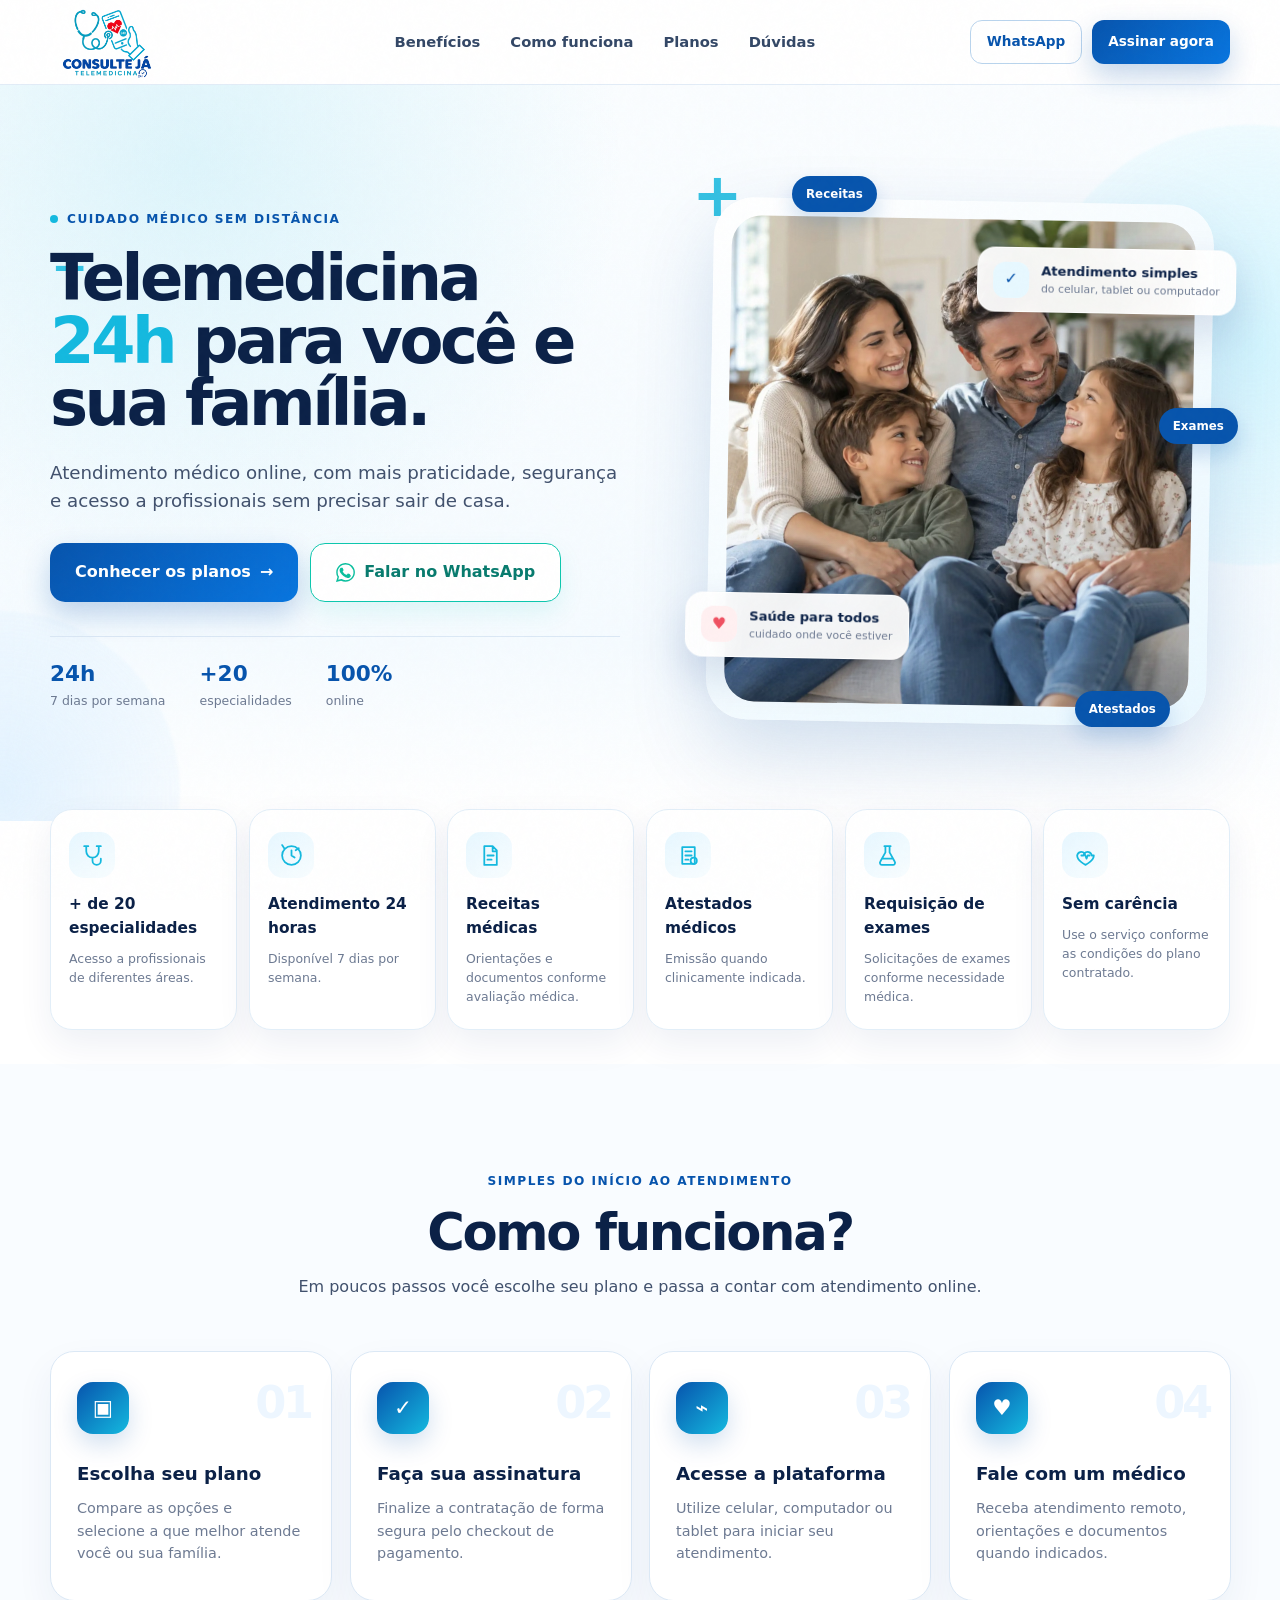
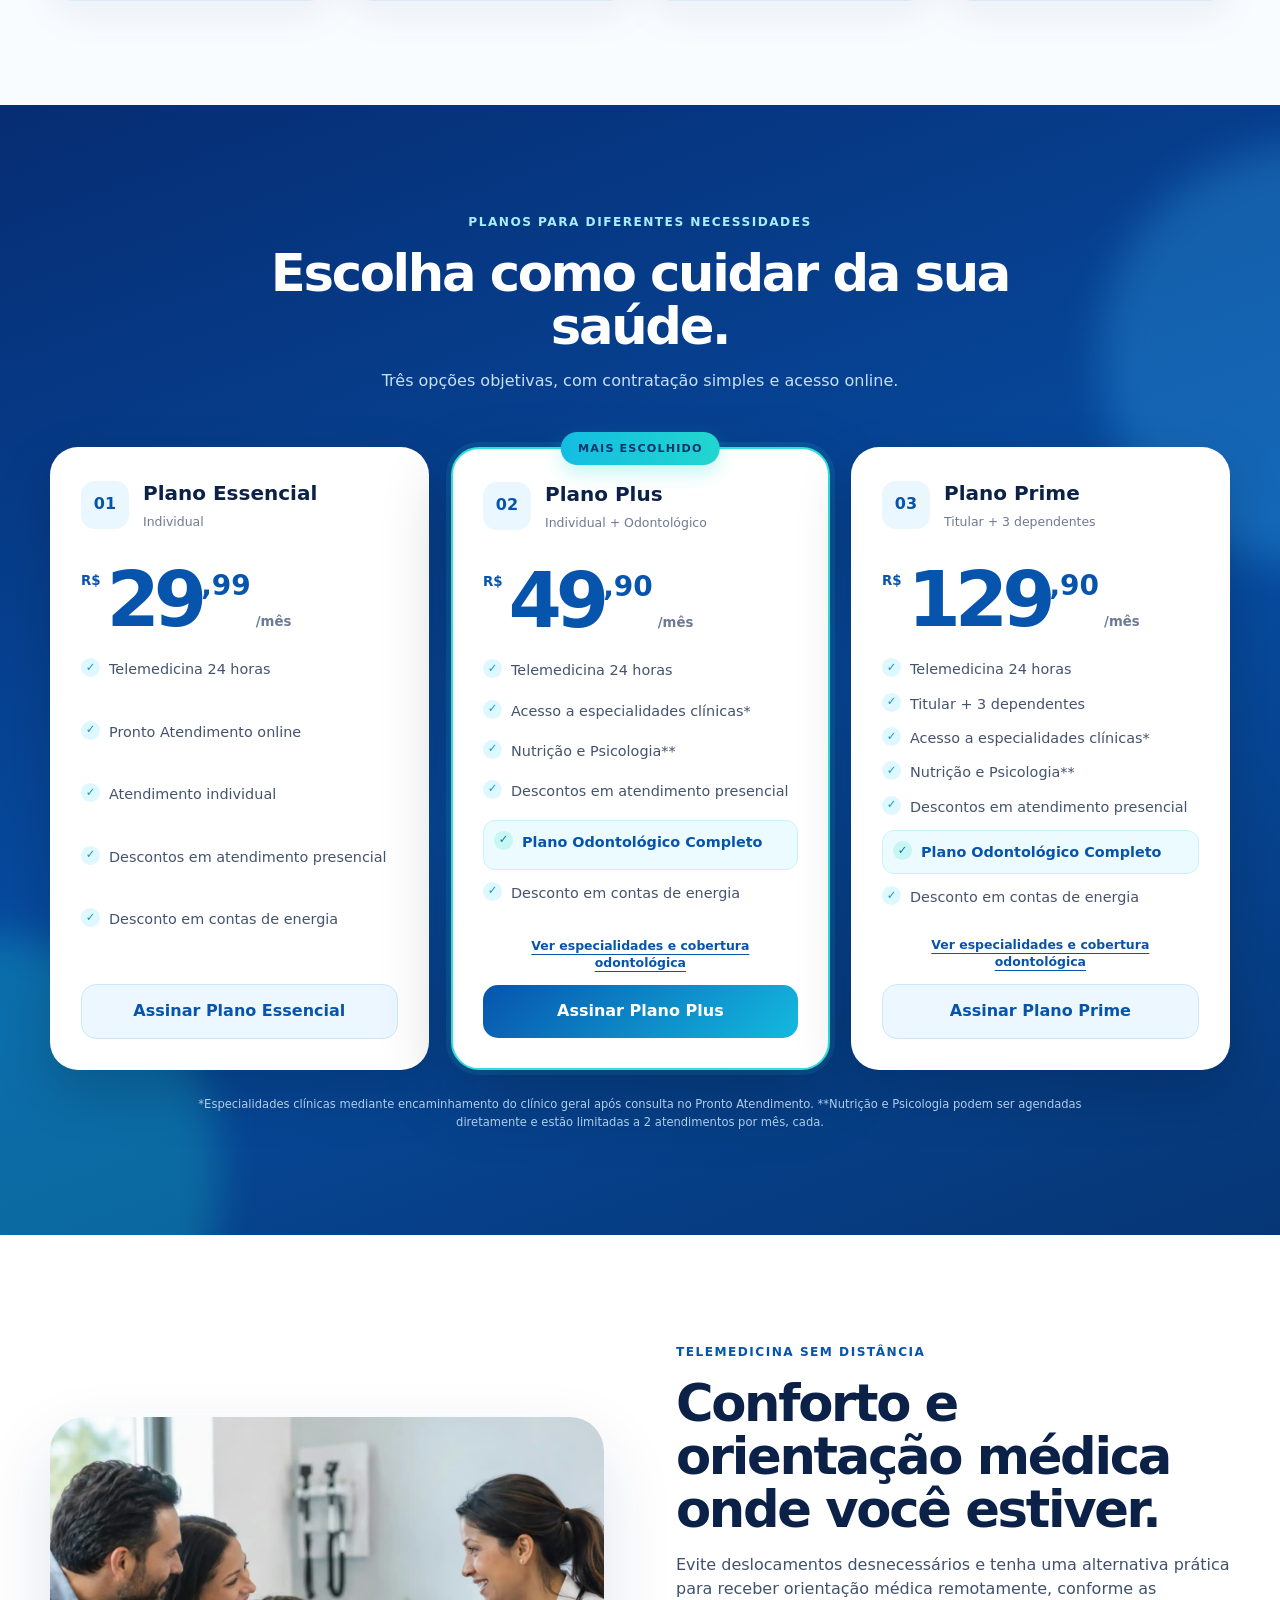
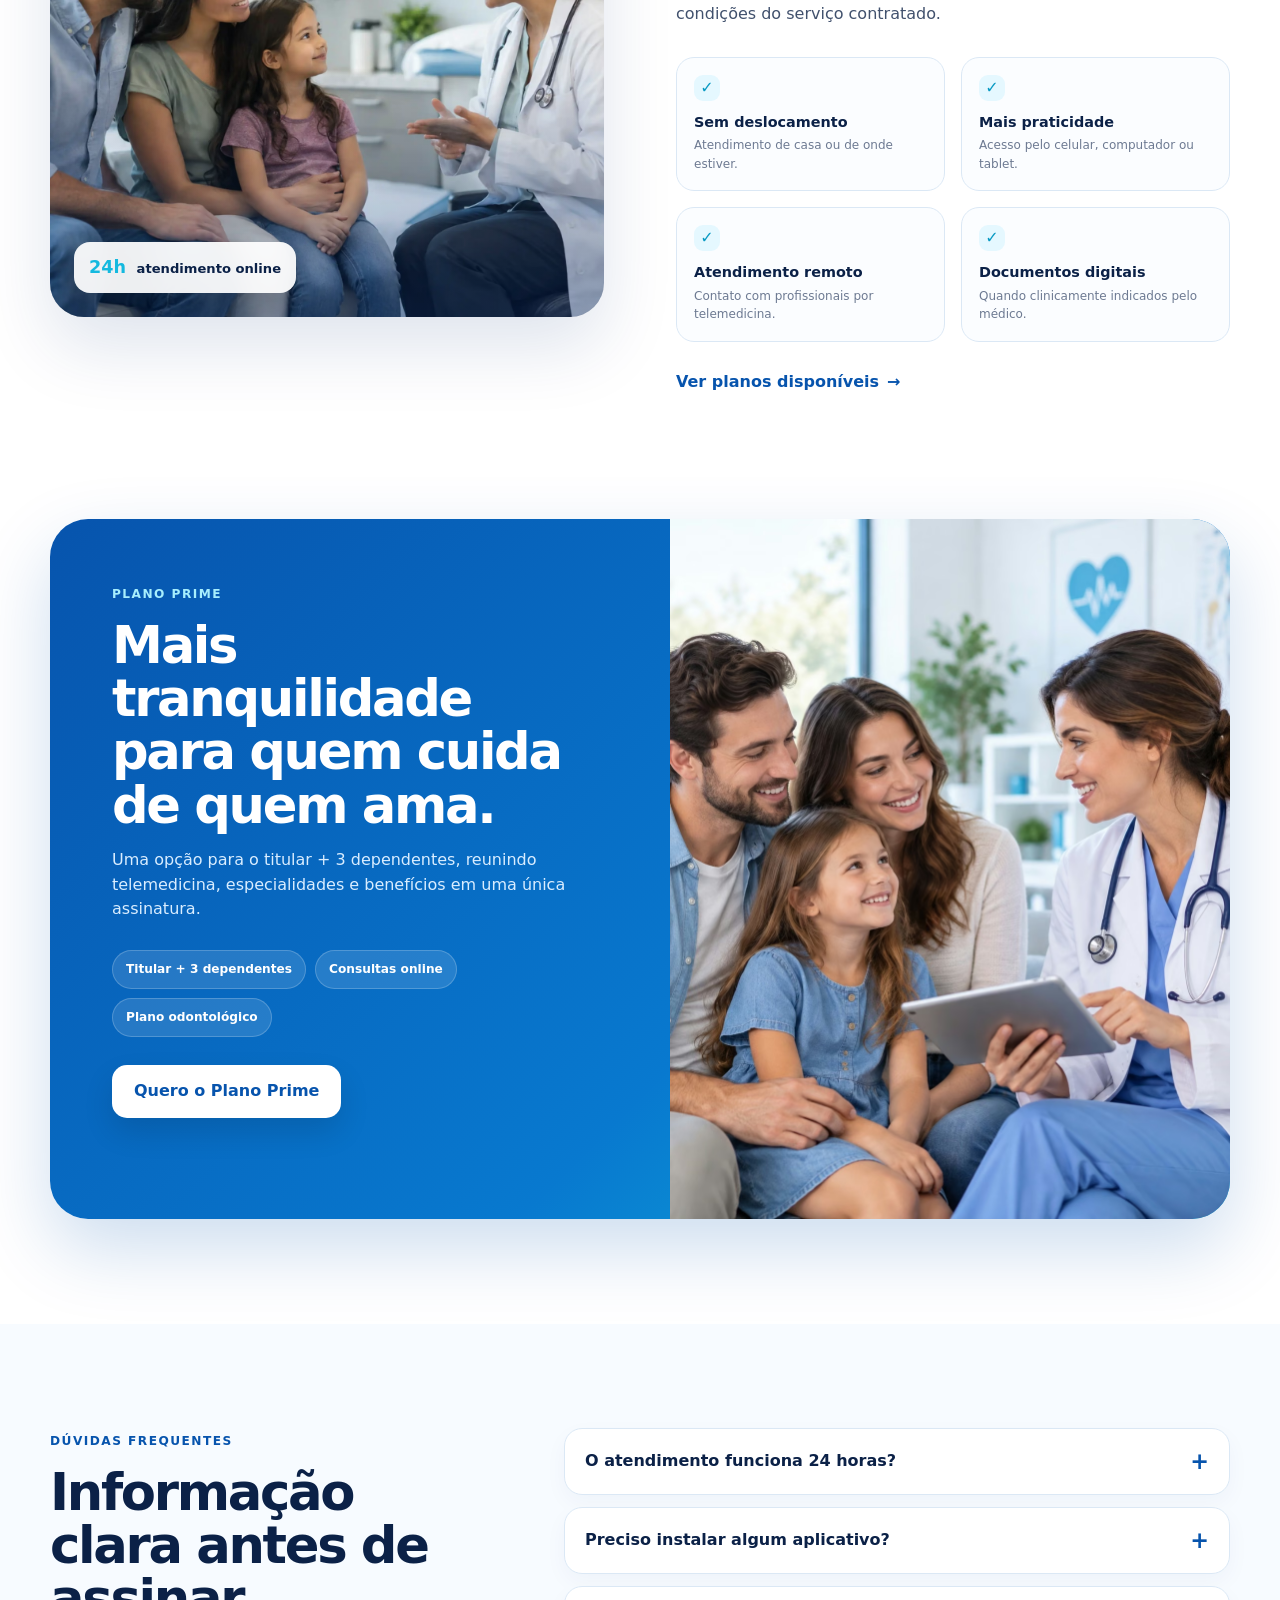
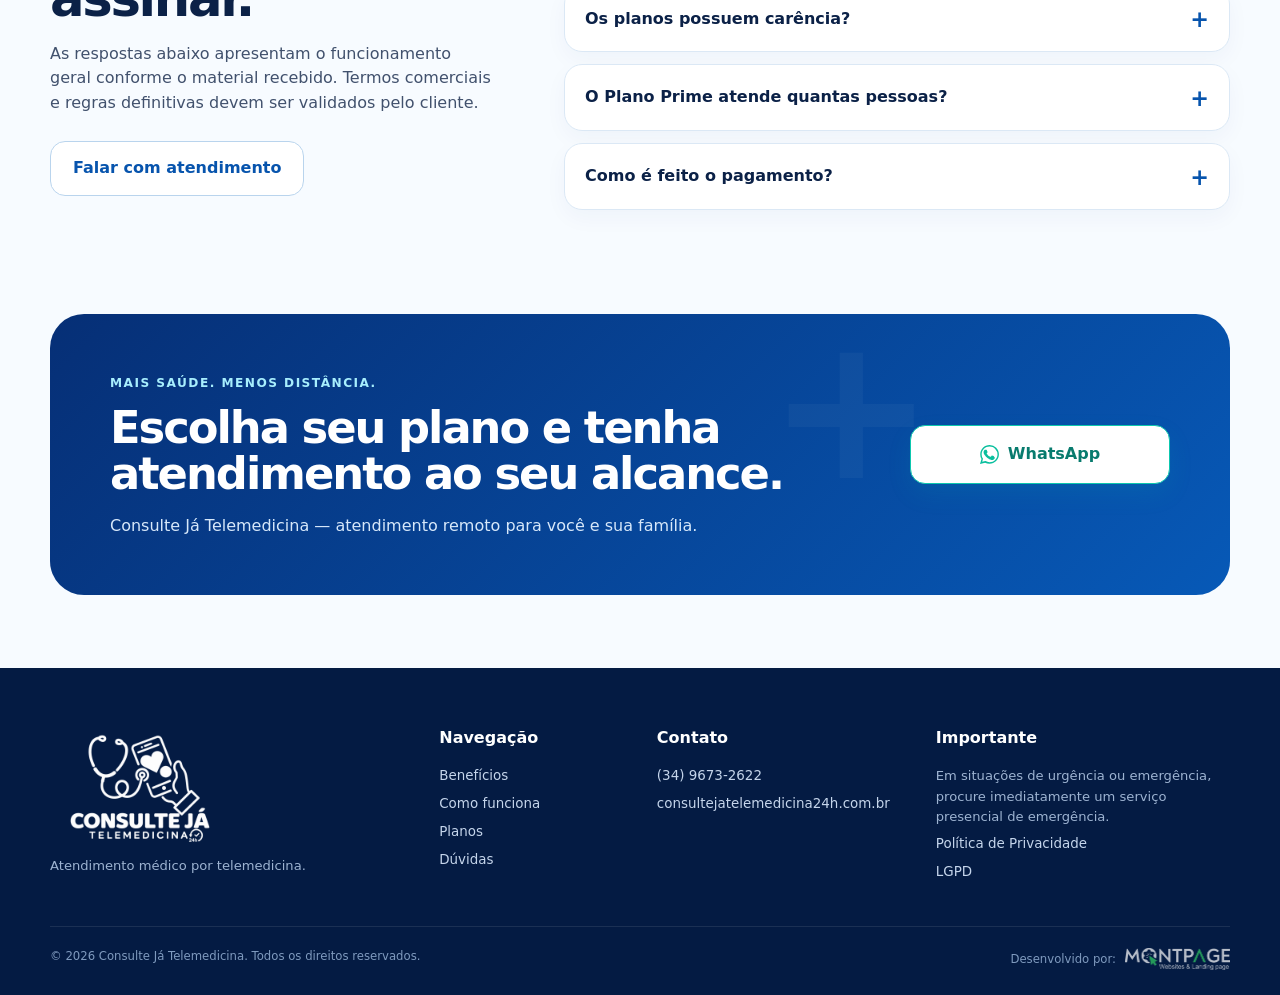
==== commit 48160895: "Atualiza número de WhatsApp para 34 9673-2622" ====
--- a/index.html
+++ b/index.html
@@ -56,7 +56,7 @@
         },
         "contactPoint": {
           "@type": "ContactPoint",
-          "telephone": "+55-34-99156-4316",
+          "telephone": "+55-34-9673-2622",
           "contactType": "customer service",
           "availableLanguage": "pt-BR"
         }
@@ -198,7 +198,7 @@
         <a href="#faq">Dúvidas</a>
       </nav>
       <div class="nav-actions">
-        <a class="btn btn-ghost btn-small" href="https://wa.me/5534991564316" target="_blank" rel="noopener">WhatsApp</a>
+        <a class="btn btn-ghost btn-small" href="https://wa.me/553496732622" target="_blank" rel="noopener">WhatsApp</a>
         <a class="btn btn-primary btn-small" href="#planos">Assinar agora</a>
       </div>
     </div>
@@ -219,7 +219,7 @@
           <p class="hero-lead">Atendimento médico online, com mais praticidade, segurança e acesso a profissionais sem precisar sair de casa.</p>
           <div class="hero-actions">
             <a class="btn btn-primary btn-large" href="#planos">Conhecer os planos <span>→</span></a>
-            <a class="btn btn-whatsapp btn-large" href="https://wa.me/5534991564316" target="_blank" rel="noopener">
+            <a class="btn btn-whatsapp btn-large" href="https://wa.me/553496732622" target="_blank" rel="noopener">
               <svg viewBox="0 0 24 24" aria-hidden="true"><path d="M20.5 3.5A11.7 11.7 0 0 0 12.1 0C5.6 0 .3 5.3.3 11.9c0 2.1.5 4.1 1.6 5.9L0 24l6.4-1.7c1.7.9 3.6 1.4 5.6 1.4h.1c6.5 0 11.8-5.3 11.8-11.9 0-3.2-1.2-6.1-3.4-8.3Zm-8.4 18.2h-.1c-1.8 0-3.5-.5-5-1.4l-.4-.2-3.8 1 1-3.7-.2-.4a9.8 9.8 0 0 1-1.5-5.1c0-5.5 4.5-9.9 10-9.9 2.7 0 5.2 1 7.1 2.9a9.9 9.9 0 0 1 2.9 7c0 5.5-4.5 9.8-10 9.8Zm5.4-7.4c-.3-.2-1.8-.9-2.1-1-.3-.1-.5-.2-.7.2-.2.3-.8 1-1 1.2-.2.2-.4.2-.7.1-1.9-.9-3.1-1.7-4.4-3.9-.3-.5.3-.5.9-1.6.1-.2.1-.4 0-.6-.1-.2-.7-1.7-1-2.3-.3-.6-.5-.5-.7-.5H6.6c-.2 0-.6.1-.9.4-.3.3-1.2 1.2-1.2 2.9s1.2 3.3 1.4 3.5c.2.2 2.4 3.7 5.9 5.2 2.2 1 3.1 1 4.2.9 1.4-.2 2.1-.9 2.4-1.7.3-.8.3-1.5.2-1.7-.1-.1-.3-.2-.6-.4Z"/></svg>
               Falar no WhatsApp
             </a>
@@ -400,7 +400,7 @@
           <span class="eyebrow">Dúvidas frequentes</span>
           <h2>Informação clara antes de assinar.</h2>
           <p>As respostas abaixo apresentam o funcionamento geral conforme o material recebido. Termos comerciais e regras definitivas devem ser validados pelo cliente.</p>
-          <a class="btn btn-ghost" href="https://wa.me/5534991564316" target="_blank" rel="noopener">Falar com atendimento</a>
+          <a class="btn btn-ghost" href="https://wa.me/553496732622" target="_blank" rel="noopener">Falar com atendimento</a>
         </div>
         <div class="accordion reveal-right">
           <details><summary>O atendimento funciona 24 horas?</summary><p>O material fornecido informa atendimento médico por telemedicina 24 horas, 7 dias por semana.</p></details>
@@ -420,7 +420,7 @@
           <p>Consulte Já Telemedicina — atendimento remoto para você e sua família.</p>
         </div>
         <div class="final-actions">
-          <a class="btn btn-whatsapp btn-large" href="https://wa.me/5534991564316" target="_blank" rel="noopener" aria-label="Falar no WhatsApp">
+          <a class="btn btn-whatsapp btn-large" href="https://wa.me/553496732622" target="_blank" rel="noopener" aria-label="Falar no WhatsApp">
             <svg viewBox="0 0 24 24" aria-hidden="true"><path d="M20.5 3.5A11.7 11.7 0 0 0 12.1 0C5.6 0 .3 5.3.3 11.9c0 2.1.5 4.1 1.6 5.9L0 24l6.4-1.7c1.7.9 3.6 1.4 5.6 1.4h.1c6.5 0 11.8-5.3 11.8-11.9 0-3.2-1.2-6.1-3.4-8.3Zm-8.4 18.2h-.1c-1.8 0-3.5-.5-5-1.4l-.4-.2-3.8 1 1-3.7-.2-.4a9.8 9.8 0 0 1-1.5-5.1c0-5.5 4.5-9.9 10-9.9 2.7 0 5.2 1 7.1 2.9a9.9 9.9 0 0 1 2.9 7c0 5.5-4.5 9.8-10 9.8Zm5.4-7.4c-.3-.2-1.8-.9-2.1-1-.3-.1-.5-.2-.7.2-.2.3-.8 1-1 1.2-.2.2-.4.2-.7.1-1.9-.9-3.1-1.7-4.4-3.9-.3-.5.3-.5.9-1.6.1-.2.1-.4 0-.6-.1-.2-.7-1.7-1-2.3-.3-.6-.5-.5-.7-.5H6.6c-.2 0-.6.1-.9.4-.3.3-1.2 1.2-1.2 2.9s1.2 3.3 1.4 3.5c.2.2 2.4 3.7 5.9 5.2 2.2 1 3.1 1 4.2.9 1.4-.2 2.1-.9 2.4-1.7.3-.8.3-1.5.2-1.7-.1-.1-.3-.2-.6-.4Z"/></svg>
             WhatsApp
           </a>
@@ -433,7 +433,7 @@
     <div class="container footer-grid">
       <div class="footer-brand"><img src="assets/images/logo-consulte-ja.avif" alt="Consulte Já Telemedicina" width="900" height="600" loading="lazy" decoding="async" /><p>Atendimento médico por telemedicina.</p></div>
       <div><h4>Navegação</h4><a href="#beneficios">Benefícios</a><a href="#como-funciona">Como funciona</a><a href="#planos">Planos</a><a href="#faq">Dúvidas</a></div>
-      <div><h4>Contato</h4><a href="tel:+5534991564316">(34) 9 9156-4316</a><a href="https://consultejatelemedicina24h.com.br/" target="_blank" rel="noopener">consultejatelemedicina24h.com.br</a></div>
+      <div><h4>Contato</h4><a href="tel:+553496732622">(34) 9673-2622</a><a href="https://consultejatelemedicina24h.com.br/" target="_blank" rel="noopener">consultejatelemedicina24h.com.br</a></div>
       <div><h4>Importante</h4><p>Em situações de urgência ou emergência, procure imediatamente um serviço presencial de emergência.</p><a href="politica-de-privacidade.html">Política de Privacidade</a><a href="lgpd.html">LGPD</a></div>
     </div>
     <div class="container footer-bottom">
@@ -515,10 +515,9 @@
       <button class="modal-close" type="button" aria-label="Fechar" data-close-modal>×</button>
       <span class="eyebrow">Sua assinatura</span>
       <h3 id="modalTitle">Plano selecionado</h3>
-      <p id="modalDescription">Conecte aqui o checkout recorrente do gateway escolhido.</p>
+      <p id="modalDescription">Continue sua assinatura pelo WhatsApp.</p>
       <div class="modal-plan-summary"><span id="modalPlanName">Plano</span><strong id="modalPlanPrice">R$ 0,00/mês</strong></div>
-      <a id="modalCheckout" class="btn btn-primary btn-large full" href="#">Ir para pagamento</a>
-      <small class="modal-note">Modo de demonstração: configure os links reais em <code>script.js</code>.</small>
+      <a id="modalCheckout" class="btn btn-primary btn-large full" href="#" target="_blank" rel="noopener">Solicitar assinatura pelo WhatsApp</a>
     </div>
   </div>
 
--- a/style.css
+++ b/style.css
@@ -59,11 +59,11 @@
 .how{background:#f9fcff}.steps-grid{display:grid;grid-template-columns:repeat(4,1fr);gap:18px}.step-card{position:relative;background:#fff;border:1px solid var(--line);border-radius:24px;padding:30px 26px;min-height:250px;box-shadow:0 16px 38px rgba(8,44,115,.06);overflow:hidden}.step-number{position:absolute;right:20px;top:16px;font-size:2.8rem;font-weight:900;color:#edf6ff;letter-spacing:-.08em}.step-icon{width:52px;height:52px;border-radius:16px;display:grid;place-items:center;background:linear-gradient(135deg,var(--blue),var(--cyan));color:#fff;font-size:1.35rem;font-weight:900;margin-bottom:26px;box-shadow:0 10px 24px rgba(7,84,173,.18)}.step-card h3{font-size:1.14rem;margin:0 0 9px}.step-card p{font-size:.9rem;color:var(--muted);margin:0}
 .plans{background:linear-gradient(160deg,#062d73 0%,#074ca1 55%,#063675 100%);color:#fff;position:relative;overflow:hidden}.plans .section-heading p{color:#c6dff9}.plans .section-heading h2{color:#fff}.plans-glow{position:absolute;border-radius:50%;filter:blur(20px);opacity:.25}.glow-left{width:480px;height:480px;background:#1bd8d2;left:-260px;bottom:-180px}.glow-right{width:420px;height:420px;background:#3cbcff;right:-240px;top:40px}.pricing-grid{display:grid;grid-template-columns:repeat(3,1fr);gap:22px;align-items:stretch;position:relative;z-index:2}.price-card{background:#fff;color:var(--ink);border-radius:28px;padding:30px;border:1px solid rgba(255,255,255,.5);box-shadow:0 22px 55px rgba(0,0,0,.18);position:relative;display:flex;flex-direction:column;min-height:560px;transition:.35s}.price-card:hover{transform:translateY(-10px)}.price-card.featured{transform:translateY(-14px);border:2px solid #2de0dd;box-shadow:0 26px 70px rgba(0,0,0,.24),0 0 0 5px rgba(45,224,221,.11)}.price-card.featured:hover{transform:translateY(-20px)}.popular-badge{position:absolute;top:-17px;left:50%;transform:translateX(-50%);background:linear-gradient(90deg,#13bde2,#22d6cf);color:#04336c;border-radius:999px;padding:8px 17px;font-weight:900;font-size:.7rem;letter-spacing:.1em;white-space:nowrap;box-shadow:0 8px 18px rgba(29,216,212,.25)}.price-top{display:flex;gap:14px;align-items:center;margin-bottom:26px}.plan-icon{width:48px;height:48px;border-radius:14px;background:#eaf7ff;display:grid;place-items:center;color:var(--blue);font-weight:900}.price-top h3{margin:0;font-size:1.25rem}.price-top p{margin:3px 0 0;color:var(--muted);font-size:.78rem}.price{display:flex;align-items:flex-start;line-height:.9;margin:8px 0 24px;color:var(--blue)}.price small{font-weight:900;margin:10px 6px 0 0}.price strong{font-size:4.8rem;letter-spacing:-.08em}.price sup{font-size:1.75rem;font-weight:900;margin-top:8px}.price span{font-size:.83rem;font-weight:700;color:var(--muted);align-self:flex-end;margin:0 0 7px 5px}.feature-list{list-style:none;padding:0;margin:0 0 26px;display:grid;gap:12px;flex:1}.feature-list li{position:relative;padding-left:28px;color:#44536e;font-size:.9rem}.feature-list li:before{content:"✓";position:absolute;left:0;top:0;width:19px;height:19px;border-radius:50%;background:#dff8ff;color:#0b9dc5;display:grid;place-items:center;font-size:.72rem;font-weight:900}.btn-plan{width:100%;background:#edf7ff;color:var(--blue);border:1px solid #cce7f8}.featured-btn{background:linear-gradient(135deg,var(--blue),var(--cyan));color:#fff;border:0}.plan-details-btn{width:100%;border:0;background:transparent;color:var(--blue);font-weight:800;font-size:.78rem;line-height:1.35;text-decoration:underline;text-underline-offset:4px;padding:2px 8px 14px;cursor:pointer}.plan-details-btn:hover{color:#0b97bd}.feature-list li.dental-benefit{background:#ecfbff;border:1px solid #c8f2f8;border-radius:12px;padding:10px 10px 10px 38px;color:#0754ad;font-weight:800}.feature-list li.dental-benefit:before{left:10px;top:10px;background:#c7f6f4;color:#067f92}.plans-note{position:relative;z-index:2;color:#aecdEB;font-size:.72rem;text-align:center;max-width:900px;margin:26px auto 0}
 .experience{background:#fff}.experience-grid{display:grid;grid-template-columns:1fr 1fr;gap:72px;align-items:center}.experience-media{position:relative;border-radius:34px;overflow:hidden;box-shadow:0 30px 70px rgba(8,44,115,.13);min-height:500px}.experience-media img{width:100%;height:100%;object-fit:cover;position:absolute;inset:0}.experience-media:after{content:"";position:absolute;inset:0;background:linear-gradient(180deg,transparent 50%,rgba(5,45,110,.38))}.media-badge{position:absolute;left:24px;bottom:24px;z-index:2;background:rgba(255,255,255,.93);backdrop-filter:blur(8px);border-radius:16px;padding:12px 15px;font-size:.82rem;font-weight:800;box-shadow:0 12px 28px rgba(0,0,0,.12)}.media-badge span{color:var(--cyan);font-size:1.1rem;margin-right:6px}.experience-copy>p{margin-bottom:30px}.check-grid{display:grid;grid-template-columns:1fr 1fr;gap:16px}.check-grid div{padding:17px;border:1px solid var(--line);border-radius:18px;background:#fbfdff}.check-grid span{width:26px;height:26px;border-radius:9px;background:#e5f8ff;color:#099ac3;display:grid;place-items:center;font-weight:900;margin-bottom:10px}.check-grid b,.check-grid small{display:block}.check-grid b{font-size:.9rem}.check-grid small{font-size:.75rem;color:var(--muted);margin-top:3px}.text-link{display:inline-flex;gap:8px;color:var(--blue);font-weight:900;margin-top:28px}.text-link span{transition:.2s}.text-link:hover span{transform:translateX(5px)}
-.family-highlight{padding-top:20px;background:#fff}.family-panel{background:linear-gradient(135deg,#0754ad,#0879cf 62%,#12b8dd);border-radius:38px;color:#fff;display:grid;grid-template-columns:1.05fr .95fr;overflow:hidden;min-height:460px;box-shadow:0 30px 75px rgba(7,84,173,.2)}.family-panel-copy{padding:62px}.family-panel-copy>p{color:#d9edff;max-width:570px}.mini-features{display:flex;gap:9px;flex-wrap:wrap;margin:28px 0}.mini-features span{padding:9px 13px;background:rgba(255,255,255,.12);border:1px solid rgba(255,255,255,.2);border-radius:999px;font-size:.76rem;font-weight:800}.family-panel-image{position:relative;overflow:hidden}.family-panel-image:before{content:"";position:absolute;inset:0;background:linear-gradient(90deg,#0873c7 0%,rgba(8,115,199,.2) 35%,transparent 65%);z-index:1}.family-panel-image img{width:100%;height:100%;object-fit:cover;object-position:45% 50%}
+.family-highlight{padding-top:20px;background:#fff}.family-panel{background:linear-gradient(135deg,#0754ad,#0879cf 62%,#12b8dd);border-radius:38px;color:#fff;display:grid;grid-template-columns:1.05fr .95fr;overflow:hidden;min-height:460px;box-shadow:0 30px 75px rgba(7,84,173,.2)}.family-panel-copy{padding:62px}.family-panel-copy>p{color:#d9edff;max-width:570px}.mini-features{display:flex;gap:9px;flex-wrap:wrap;margin:28px 0}.mini-features span{padding:9px 13px;background:rgba(255,255,255,.12);border:1px solid rgba(255,255,255,.2);border-radius:999px;font-size:.76rem;font-weight:800}.family-panel-image{position:relative;overflow:hidden}.family-panel-image:before{content:none}.family-panel-image img{width:100%;height:100%;object-fit:cover;object-position:45% 50%}
 .faq{background:#f7fbff}.faq-grid{display:grid;grid-template-columns:.8fr 1.2fr;gap:70px;align-items:start}.faq-intro{position:sticky;top:120px}.faq-intro .btn{margin-top:25px}.accordion{display:grid;gap:12px}.accordion details{background:#fff;border:1px solid var(--line);border-radius:18px;padding:0 20px;box-shadow:0 8px 22px rgba(8,44,115,.04)}.accordion summary{cursor:pointer;list-style:none;font-weight:800;padding:20px 38px 20px 0;position:relative}.accordion summary::-webkit-details-marker{display:none}.accordion summary:after{content:"+";position:absolute;right:0;top:50%;transform:translateY(-50%);font-size:1.4rem;color:var(--blue)}.accordion details[open] summary:after{content:"–"}.accordion p{color:var(--muted);font-size:.9rem;margin:0;padding:0 0 20px}
 .final-cta{padding:0 0 74px;background:#f7fbff}.final-cta-inner{background:linear-gradient(135deg,#062f76,#0759b7);border-radius:34px;padding:56px 60px;color:#fff;display:flex;align-items:center;justify-content:space-between;gap:40px;position:relative;overflow:hidden}.final-cta-inner:before{content:"+";position:absolute;font-size:200px;font-weight:900;color:rgba(255,255,255,.04);right:25%;top:-60px}.final-cta h2{max-width:720px;font-size:clamp(2.1rem,3.5vw,3.4rem);margin-top:10px}.final-cta p{color:#d7e8fa}.final-actions{display:flex;flex-direction:column;gap:14px;min-width:260px}.contact-number{background:rgba(255,255,255,.11);border:1px solid rgba(255,255,255,.18);border-radius:16px;padding:13px 16px}.contact-number small,.contact-number strong{display:block}.contact-number small{font-size:.68rem;color:#aee7f2;text-transform:uppercase;letter-spacing:.11em;font-weight:800}.contact-number strong{font-size:1.1rem}
 .footer{padding:58px 0 24px;background:#041b43;color:#c5d5eb}.footer-grid{display:grid;grid-template-columns:1.4fr .7fr .95fr 1.2fr;gap:46px}.footer-brand img{width:auto;height:120px;max-width:220px;object-fit:contain;object-position:center;border-radius:0;filter:brightness(0) invert(1);mix-blend-mode:normal}.footer h4{margin:0 0 15px;color:#fff}.footer a{display:block;margin:7px 0;font-size:.84rem}.footer p{font-size:.82rem;color:#9db3d1;margin:10px 0 0}.footer-bottom{display:flex;justify-content:space-between;gap:20px;border-top:1px solid rgba(255,255,255,.09);margin-top:36px;padding-top:20px;font-size:.73rem;color:#7f9abe}.footer-bottom a{margin:0;color:#b7cbe5}.developer-credit{display:flex;align-items:center;gap:9px;color:#7f9abe;white-space:nowrap}.developer-credit>a{display:inline-flex;align-items:center;margin:0}.developer-credit img{display:block;width:auto;height:24px;max-width:105px;object-fit:contain;opacity:.72;transition:opacity .2s ease}.developer-credit a:hover img{opacity:1}
-.plan-modal{position:fixed;inset:0;z-index:500;display:grid;place-items:center;opacity:0;visibility:hidden;transition:.25s}.plan-modal.active{opacity:1;visibility:visible}.modal-backdrop{position:absolute;inset:0;background:rgba(3,19,46,.62);backdrop-filter:blur(8px)}.modal-card{position:relative;z-index:2;width:min(480px,calc(100% - 32px));background:#fff;border-radius:26px;padding:32px;box-shadow:0 30px 90px rgba(0,0,0,.3);transform:translateY(20px) scale(.97);transition:.3s}.plan-modal.active .modal-card{transform:translateY(0) scale(1)}.modal-close{position:absolute;right:15px;top:12px;border:0;background:#eef5fb;width:38px;height:38px;border-radius:12px;font-size:1.6rem;color:var(--ink)}.modal-card h3{font-size:1.8rem;margin:11px 0 8px}.modal-card>p{color:var(--muted);margin:0 0 20px}.modal-plan-summary{display:flex;align-items:center;justify-content:space-between;background:#f2f9ff;border:1px solid #dbeaf7;border-radius:16px;padding:16px;margin-bottom:18px}.modal-plan-summary span{font-weight:800}.modal-plan-summary strong{color:var(--blue)}.modal-whatsapp{display:block;text-align:center;color:#087e71;font-weight:800;margin:15px 0 7px}.modal-note{display:block;color:#91a0b5;text-align:center}.modal-note code{color:#667890}.coverage-card{width:min(920px,calc(100% - 32px));max-height:88vh;overflow:auto;padding:36px}.coverage-card>p{max-width:720px}.coverage-grid{display:grid;grid-template-columns:1fr 1fr;gap:18px;margin-top:24px}.coverage-section{background:#f8fbff;border:1px solid var(--line);border-radius:18px;padding:20px}.coverage-section h4{margin:0 0 14px;color:var(--blue);font-size:1.05rem}.coverage-list{margin:0;padding-left:19px;display:grid;gap:8px;color:#4b5c78;font-size:.82rem}.coverage-list strong{color:var(--ink)}.specialties-list{grid-template-columns:1fr 1fr;column-gap:22px}.dental-section{background:#f2fdff;border-color:#cceff5}.coverage-rules{margin-top:18px;background:#eef7ff;border:1px solid #d6e9fa;border-radius:16px;padding:16px 18px}.coverage-rules p{margin:0;color:#50627d;font-size:.8rem;line-height:1.55}.coverage-rules p+p{margin-top:10px}.coverage-rules strong{color:var(--blue)}
+.plan-modal{position:fixed;inset:0;z-index:500;display:grid;place-items:center;opacity:0;visibility:hidden;transition:.25s}.plan-modal.active{opacity:1;visibility:visible}.modal-backdrop{position:absolute;inset:0;background:rgba(3,19,46,.62);backdrop-filter:blur(8px)}.modal-card{position:relative;z-index:2;width:min(480px,calc(100% - 32px));background:#fff;border-radius:26px;padding:32px;box-shadow:0 30px 90px rgba(0,0,0,.3);transform:translateY(20px) scale(.97);transition:.3s}.plan-modal.active .modal-card{transform:translateY(0) scale(1)}.modal-close{position:absolute;right:15px;top:12px;border:0;background:#eef5fb;width:38px;height:38px;border-radius:12px;font-size:1.6rem;color:var(--ink)}.modal-card h3{font-size:1.8rem;margin:11px 0 8px}.modal-card>p{color:var(--muted);margin:0 0 20px}.modal-plan-summary{display:flex;align-items:center;justify-content:space-between;background:#f2f9ff;border:1px solid #dbeaf7;border-radius:16px;padding:16px;margin-bottom:18px}.modal-plan-summary span{font-weight:800}.modal-plan-summary strong{color:var(--blue)}.coverage-card{width:min(920px,calc(100% - 32px));max-height:88vh;overflow:auto;padding:36px}.coverage-card>p{max-width:720px}.coverage-grid{display:grid;grid-template-columns:1fr 1fr;gap:18px;margin-top:24px}.coverage-section{background:#f8fbff;border:1px solid var(--line);border-radius:18px;padding:20px}.coverage-section h4{margin:0 0 14px;color:var(--blue);font-size:1.05rem}.coverage-list{margin:0;padding-left:19px;display:grid;gap:8px;color:#4b5c78;font-size:.82rem}.coverage-list strong{color:var(--ink)}.specialties-list{grid-template-columns:1fr 1fr;column-gap:22px}.dental-section{background:#f2fdff;border-color:#cceff5}.coverage-rules{margin-top:18px;background:#eef7ff;border:1px solid #d6e9fa;border-radius:16px;padding:16px 18px}.coverage-rules p{margin:0;color:#50627d;font-size:.8rem;line-height:1.55}.coverage-rules p+p{margin-top:10px}.coverage-rules strong{color:var(--blue)}
 .reveal-up,.reveal-left,.reveal-right,.reveal-scale,.reveal-stagger>*{opacity:0;will-change:transform,opacity}.reveal-up{transform:translateY(28px)}.reveal-left{transform:translateX(-36px)}.reveal-right{transform:translateX(36px)}.reveal-scale{transform:scale(.94)}.revealed{opacity:1!important;transform:none!important;transition:opacity .8s cubic-bezier(.2,.8,.2,1),transform .8s cubic-bezier(.2,.8,.2,1)}
 @keyframes float{0%,100%{transform:translateY(0)}50%{transform:translateY(-12px)}}@keyframes pulse{0%{box-shadow:0 0 0 0 rgba(20,185,223,.45)}70%{box-shadow:0 0 0 10px rgba(20,185,223,0)}100%{box-shadow:0 0 0 0 rgba(20,185,223,0)}}
 @media (prefers-reduced-motion:reduce){*{scroll-behavior:auto!important;animation:none!important;transition:none!important}.reveal-up,.reveal-left,.reveal-right,.reveal-scale,.reveal-stagger>*{opacity:1!important;transform:none!important}}
